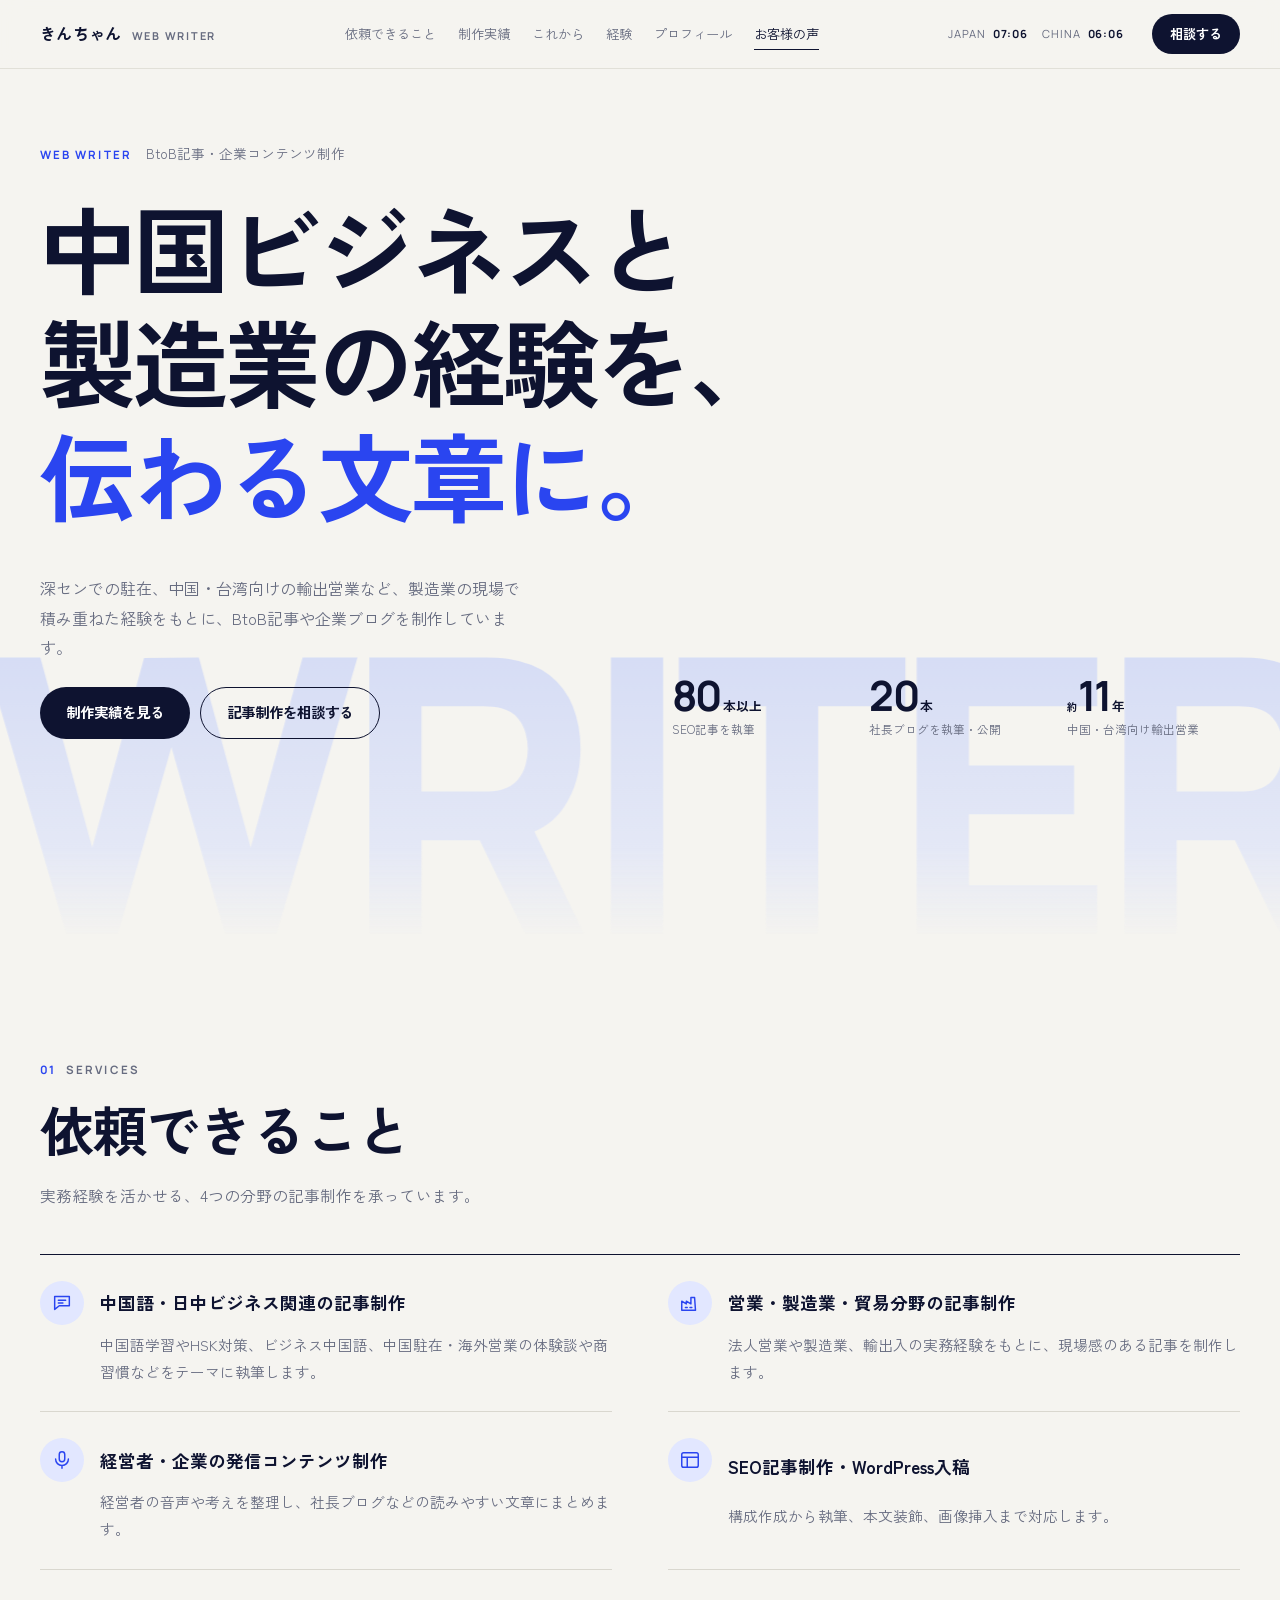
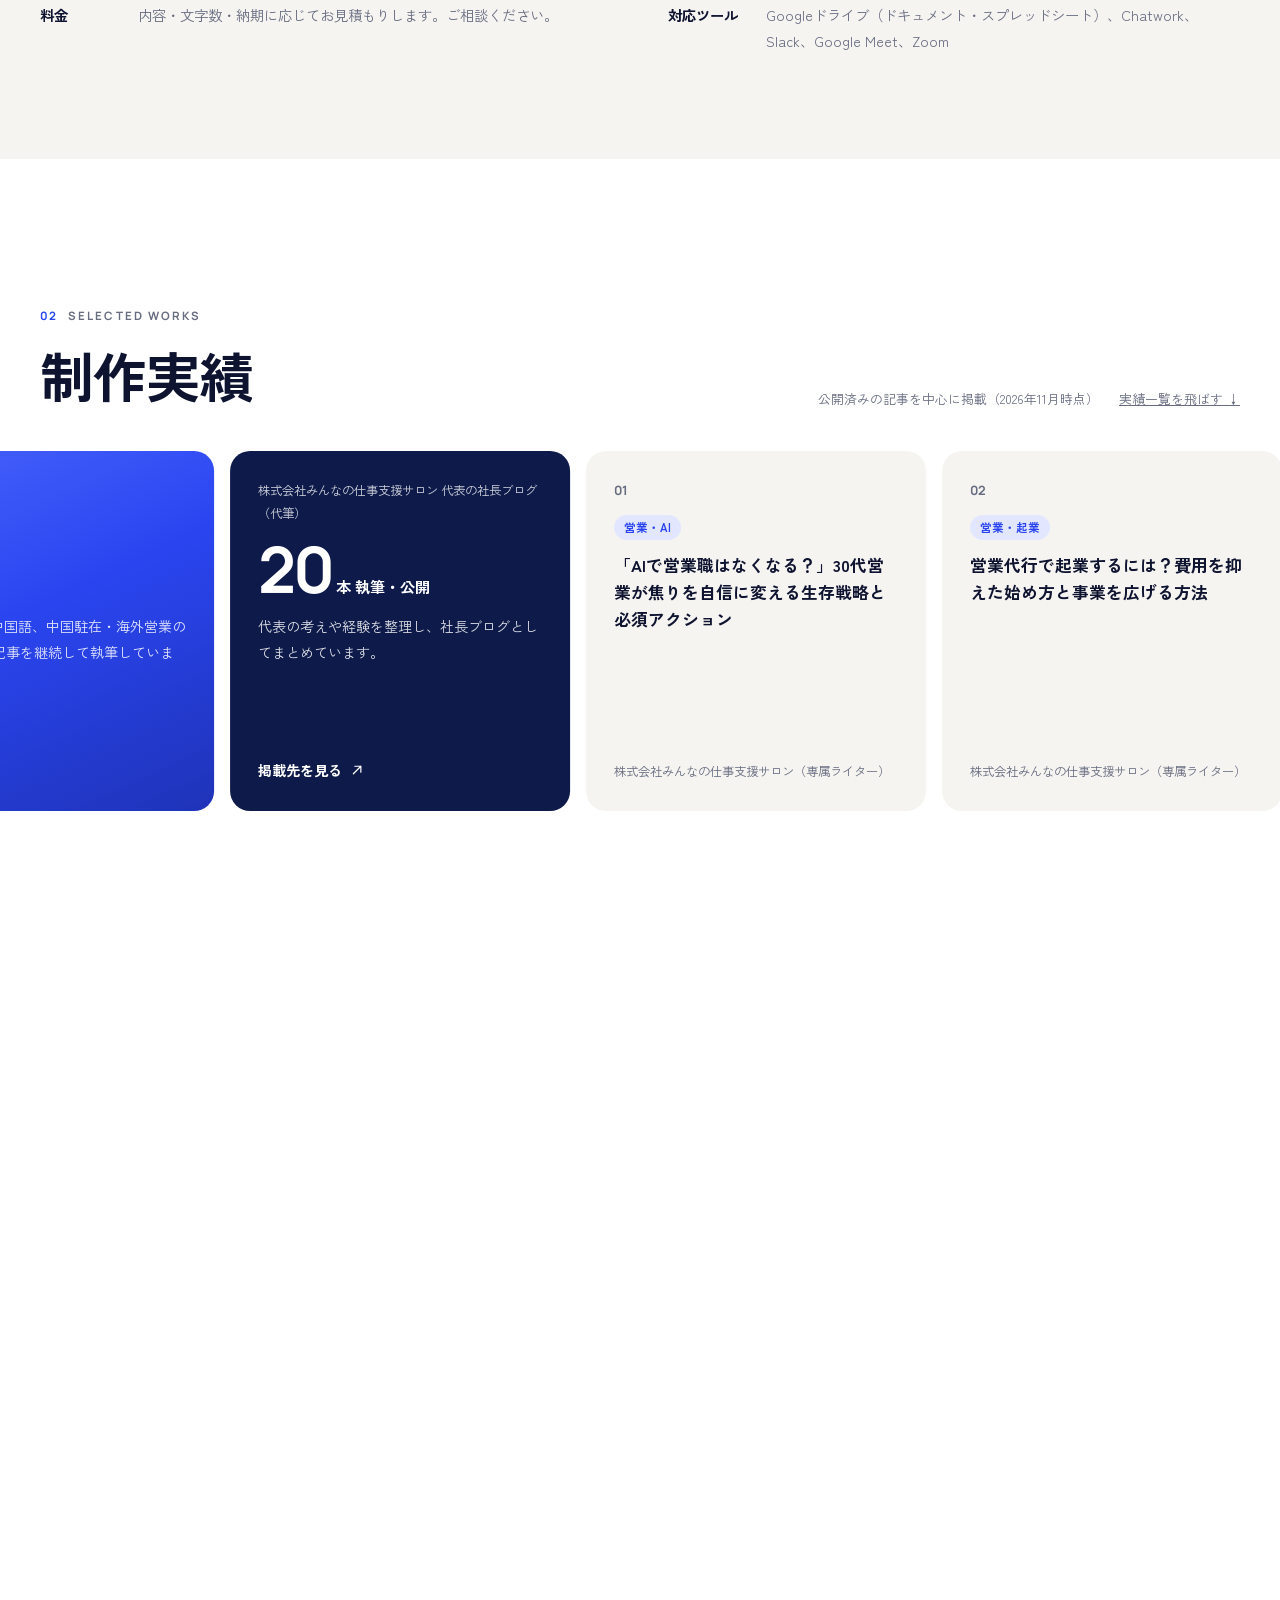
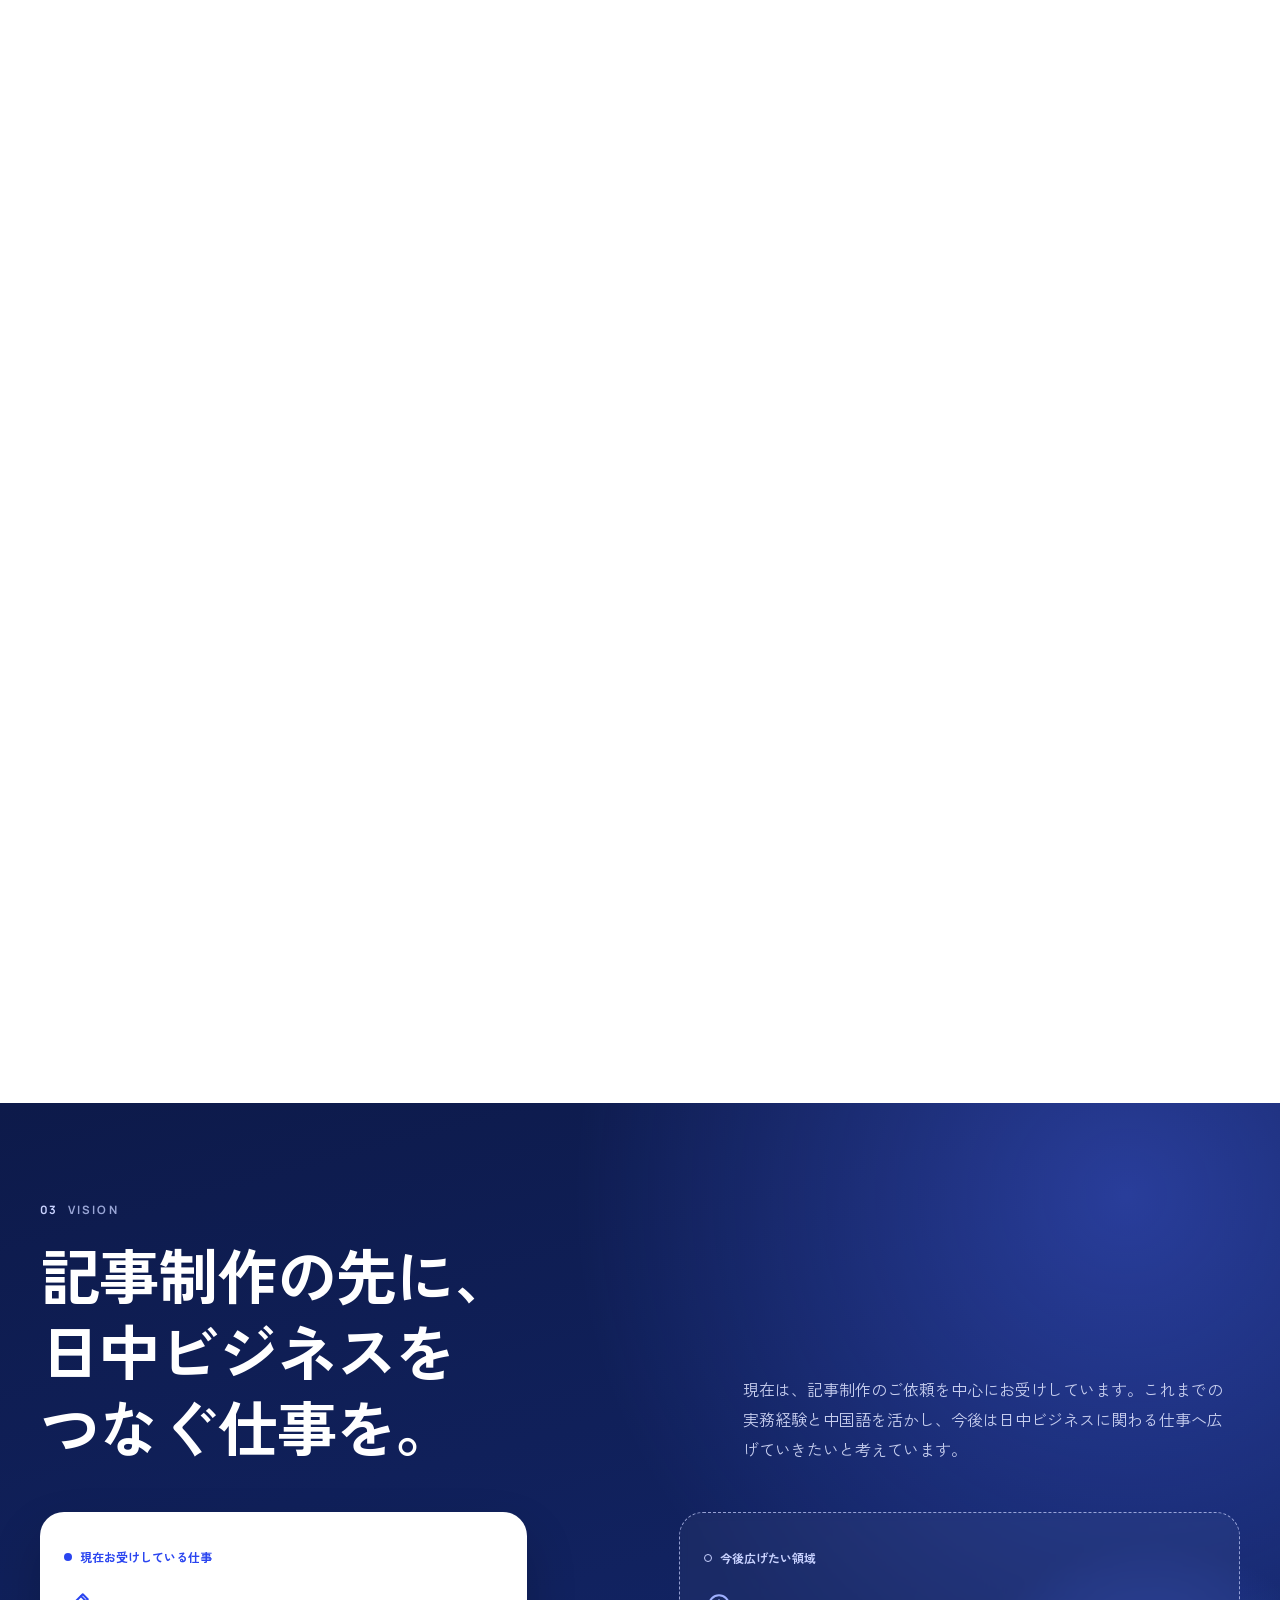
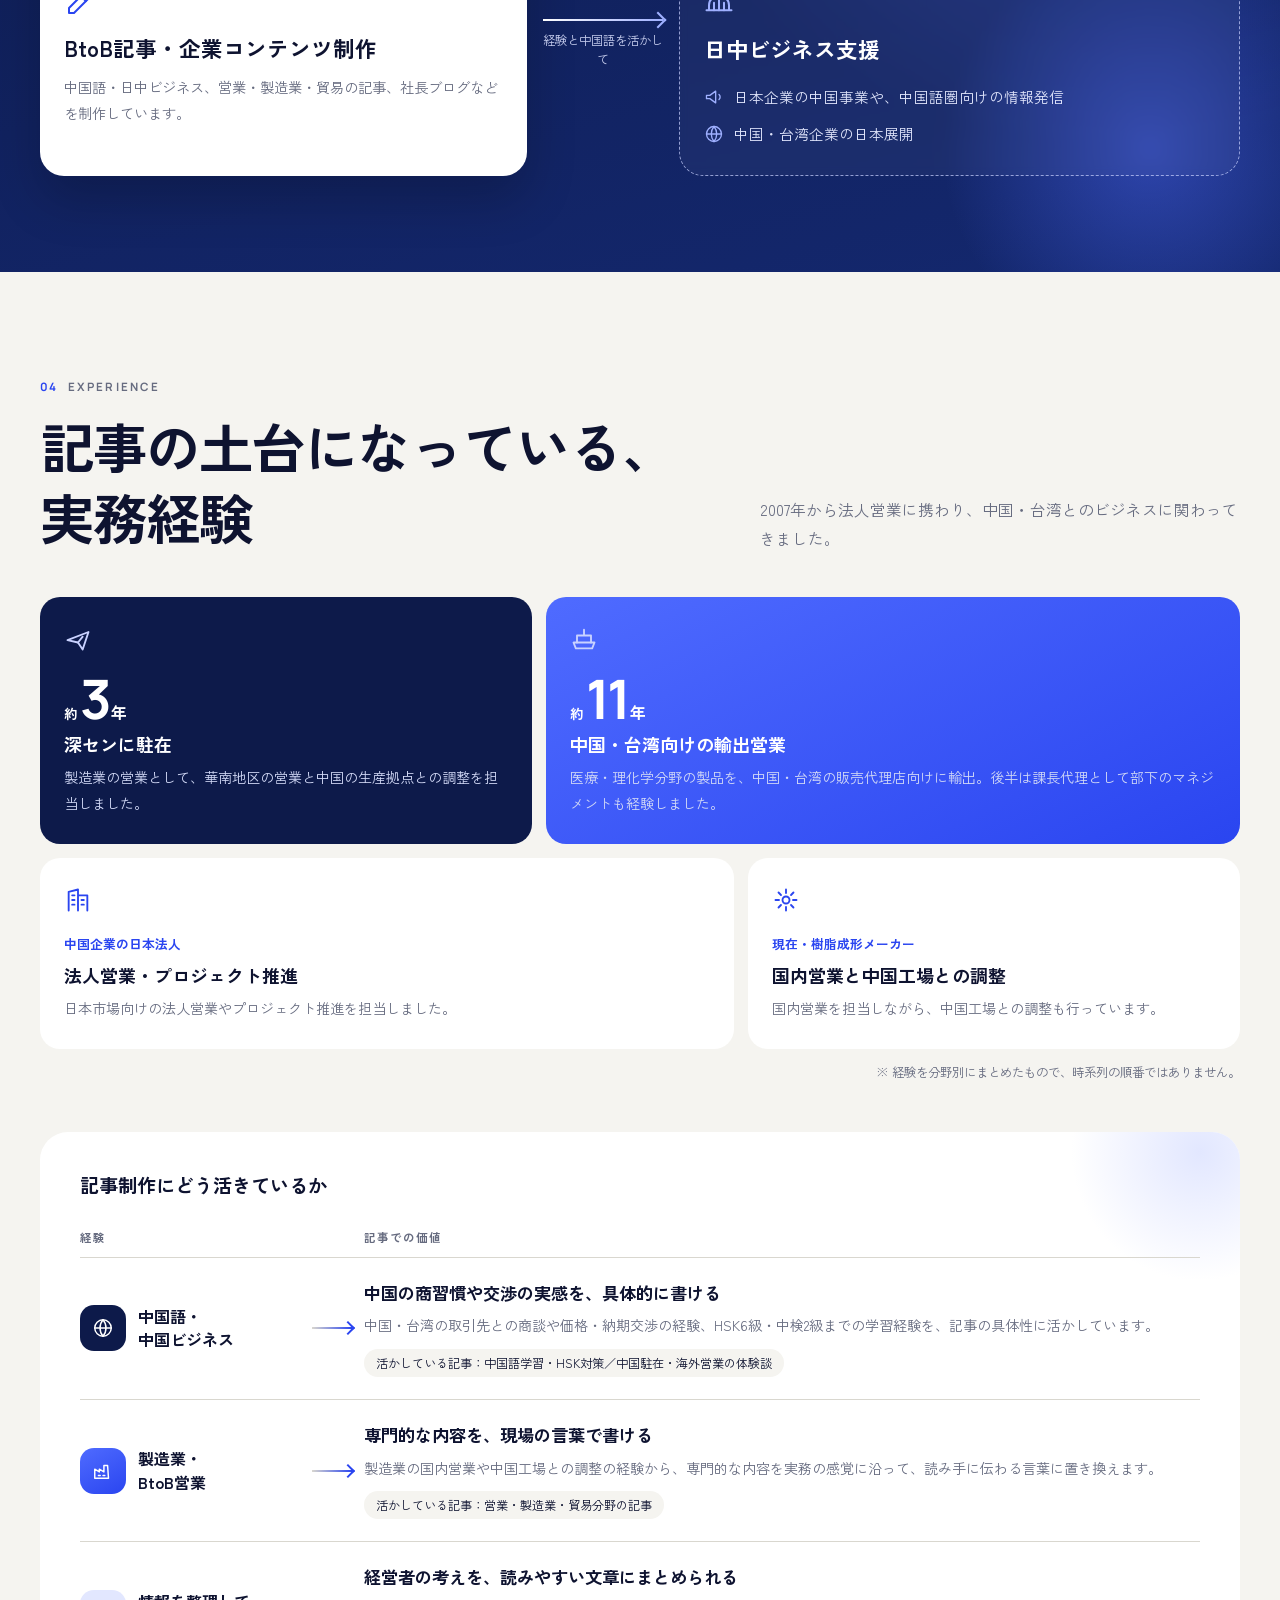
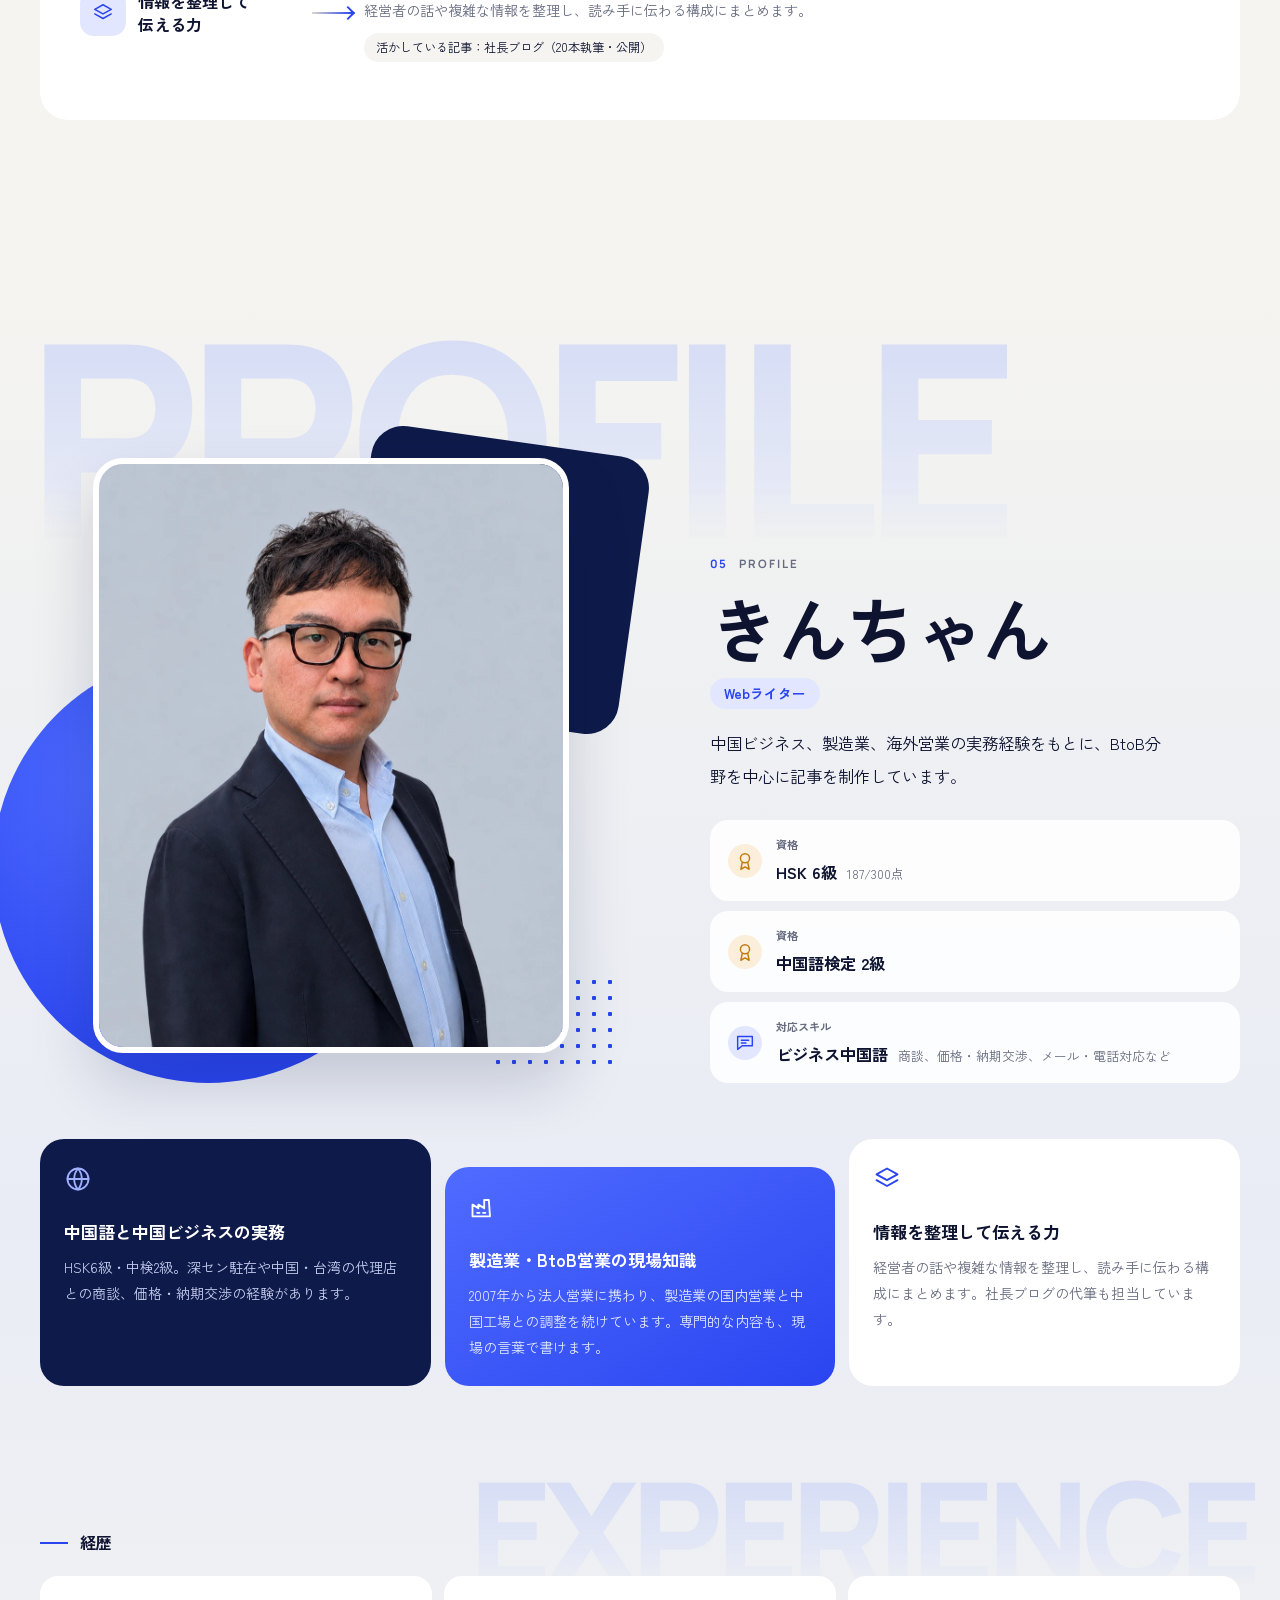
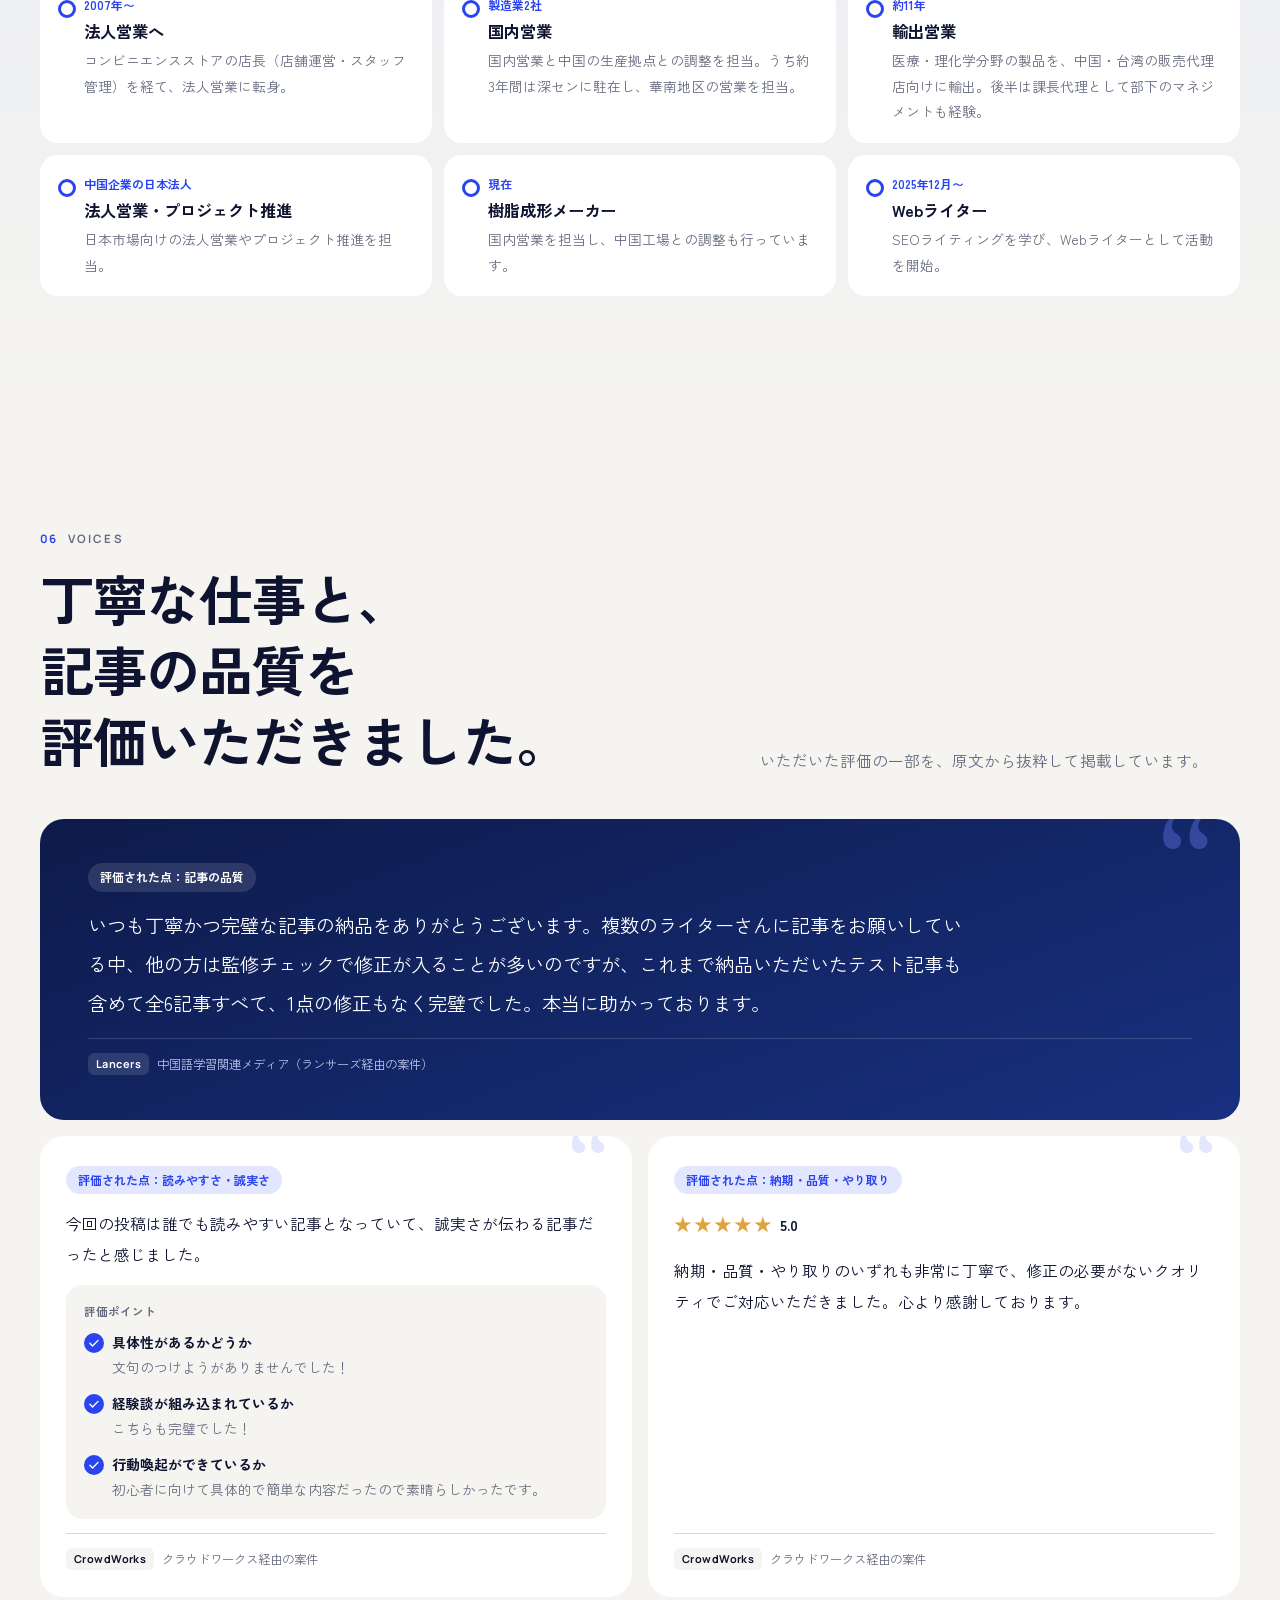
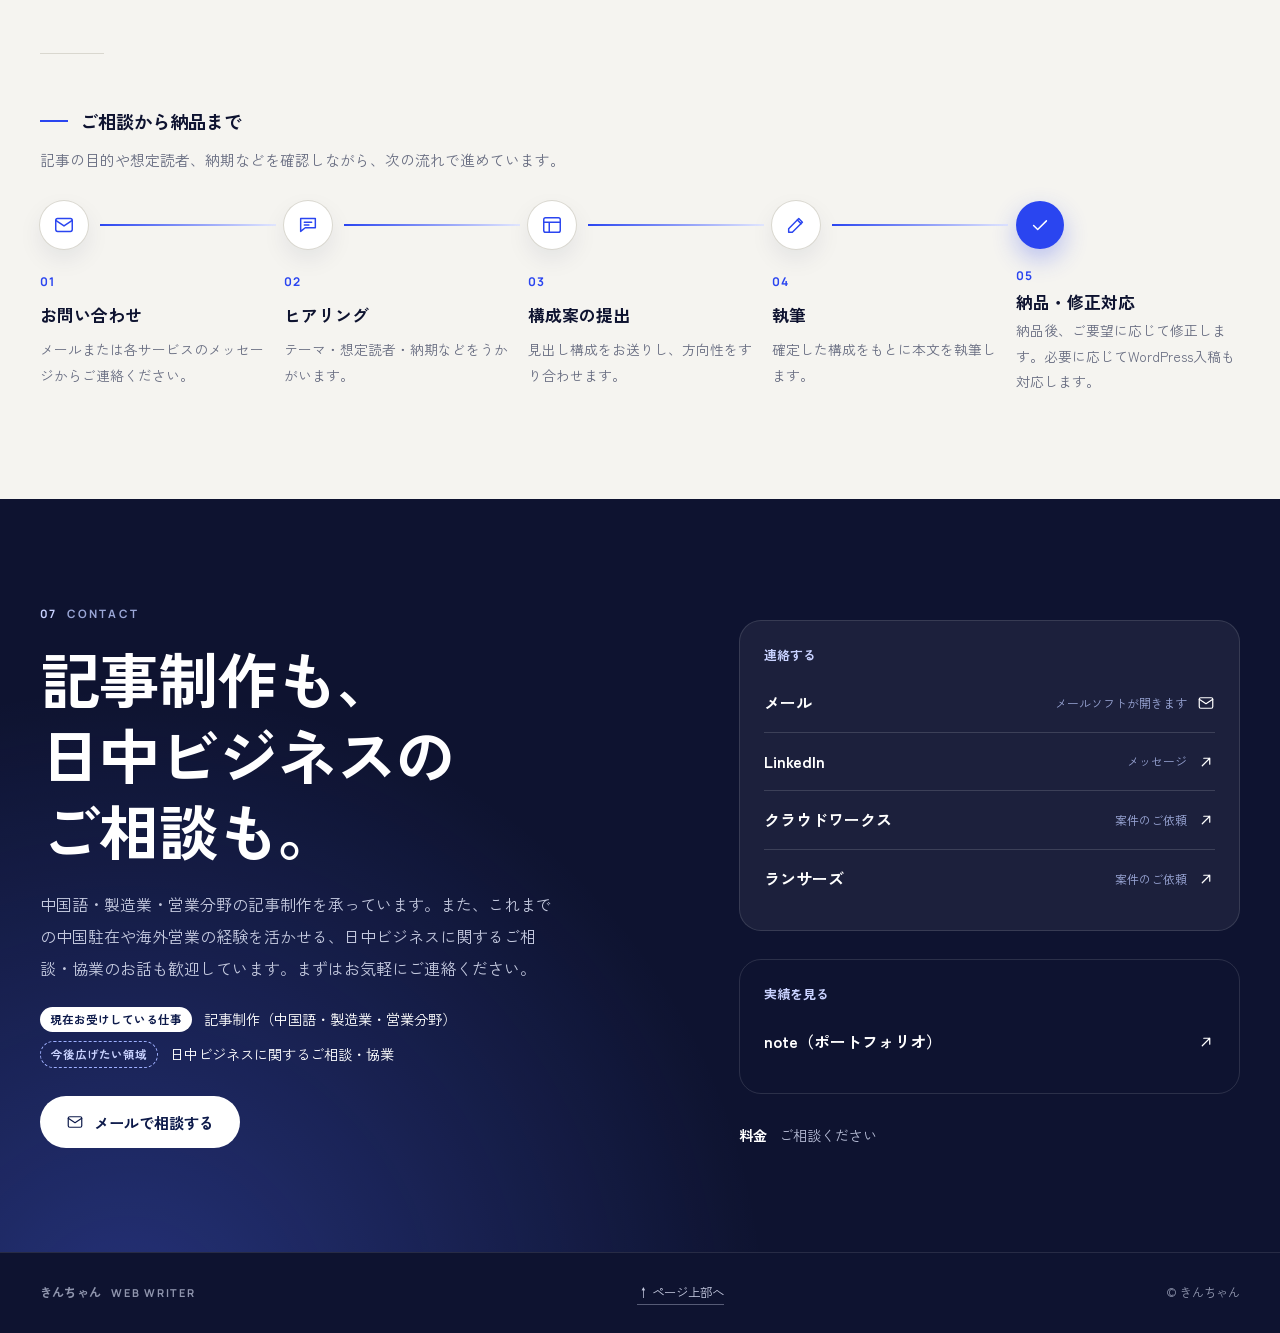
==== index.html @ 4398a34d "Publish portfolio site Co-Authored-By: Claude Opus 5.5 <noreply@anthropic.com>" ====
<!DOCTYPE html>
<html lang="ja">
<head>
  <meta charset="UTF-8">
  <meta name="viewport" content="width=device-width, initial-scale=1">
  <title>きんちゃん｜中国ビジネス・製造業に強いWebライター</title>
  <meta name="description" content="深セン駐在や中国・台湾向けの輸出営業など、製造業の実務経験を活かしてBtoB記事・企業ブログ・社長ブログを制作するWebライター「きんちゃん」のポートフォリオ。中国語（HSK6級）・営業・製造業・貿易分野の記事制作を承っています。">
  <meta name="author" content="きんちゃん">
  <meta name="theme-color" content="#0d1a4a">
  <link rel="icon" href="favicon.svg" type="image/svg+xml">

  <!-- 正式なURL（検索エンジン向け） -->
  <link rel="canonical" href="https://kimio1784-cmyk.github.io/portfolio/">

  <!-- SNS共有時の表示（OGP）。og:url・og:image は「https://〜」の完全なURLで指定する -->
  <meta property="og:type" content="website">
  <meta property="og:url" content="https://kimio1784-cmyk.github.io/portfolio/">
  <meta property="og:image" content="https://kimio1784-cmyk.github.io/portfolio/images/ogp.png">
  <meta property="og:locale" content="ja_JP">
  <meta property="og:site_name" content="きんちゃん｜Webライター ポートフォリオ">
  <meta property="og:title" content="きんちゃん｜中国ビジネス・製造業に強いWebライター">
  <meta property="og:description" content="中国ビジネスと製造業の経験を、伝わる文章に。中国語・営業・製造業・貿易分野のBtoB記事や社長ブログを制作しています。">
  <meta property="og:image:width" content="1200">
  <meta property="og:image:height" content="630">
  <meta property="og:image:alt" content="きんちゃん｜中国ビジネス・製造業に強いWebライター">
  <meta name="twitter:card" content="summary_large_image">
  <link rel="preconnect" href="https://fonts.googleapis.com">
  <link rel="preconnect" href="https://fonts.gstatic.com" crossorigin>
  <link href="https://fonts.googleapis.com/css2?family=Zen+Kaku+Gothic+New:wght@400;500;700;900&family=Manrope:wght@500;600;700;800&family=Instrument+Serif:ital@1&display=swap" rel="stylesheet">
  <link rel="stylesheet" href="style.css">
  <!-- JavaScriptが動く環境でだけ、演出用に要素を隠しておく（動かない環境でも全文が読める） -->
  <script>document.documentElement.classList.add('js');</script>
</head>
<body id="top">
  <!-- 「ページ上部へ」の戻り先は body の先頭。画面に貼り付くヘッダーに付けると、一番上まで戻らない -->
  <a class="skip-link" href="#main">本文へ移動</a>

  <!-- アイコン集 -->
  <svg width="0" height="0" style="position:absolute" aria-hidden="true">
    <defs>
      <symbol id="i-chat" viewBox="0 0 24 24"><path d="M4 5h16v10H9l-5 4V5z"/><path d="M8 9h8M8 12h5"/></symbol>
      <symbol id="i-factory" viewBox="0 0 24 24"><path d="M3 20V10l5 3V10l5 3V6h4l1 14H3z"/><path d="M7 17h2M12 17h2"/></symbol>
      <symbol id="i-mic" viewBox="0 0 24 24"><rect x="9" y="3" width="6" height="11" rx="3"/><path d="M5 11a7 7 0 0 0 14 0M12 18v3"/></symbol>
      <symbol id="i-layout" viewBox="0 0 24 24"><rect x="3" y="4" width="18" height="16" rx="2"/><path d="M3 9h18M9 9v11"/></symbol>
      <symbol id="i-pen" viewBox="0 0 24 24"><path d="M4 20h4L19 9l-4-4L4 16v4z"/><path d="M13.5 6.5l4 4"/></symbol>
      <symbol id="i-plane" viewBox="0 0 24 24"><path d="M3 13l18-7-5 15-4-6-9-2z"/><path d="M12 15l4-5"/></symbol>
      <symbol id="i-ship" viewBox="0 0 24 24"><path d="M3 15h18l-2 5H5l-2-5z"/><path d="M6 15V9h12v6M12 4v5"/></symbol>
      <symbol id="i-building" viewBox="0 0 24 24"><path d="M4 21V5l8-2v18M12 8h8v13"/><path d="M7 8h2M7 12h2M7 16h2M15 12h2M15 16h2"/></symbol>
      <symbol id="i-gear" viewBox="0 0 24 24"><circle cx="12" cy="12" r="3"/><path d="M12 3v3M12 18v3M3 12h3M18 12h3M5.6 5.6l2.1 2.1M16.3 16.3l2.1 2.1M5.6 18.4l2.1-2.1M16.3 7.7l2.1-2.1"/></symbol>
      <symbol id="i-award" viewBox="0 0 24 24"><circle cx="12" cy="9" r="5"/><path d="M9 13.5L7.5 21l4.5-2.5 4.5 2.5L15 13.5"/></symbol>
      <symbol id="i-globe" viewBox="0 0 24 24"><circle cx="12" cy="12" r="9"/><path d="M3 12h18M12 3a14 14 0 0 1 0 18M12 3a14 14 0 0 0 0 18"/></symbol>
      <symbol id="i-layers" viewBox="0 0 24 24"><path d="M12 3l9 5-9 5-9-5 9-5z"/><path d="M3 13l9 5 9-5"/></symbol>
      <symbol id="i-bridge" viewBox="0 0 24 24"><path d="M2 17h20M4 17v-4a8 8 0 0 1 16 0v4"/><path d="M8 17v-6M12 17V9M16 17v-6"/></symbol>
      <symbol id="i-megaphone" viewBox="0 0 24 24"><path d="M3 10v4h4l7 5V5L7 10H3z"/><path d="M18 9a4 4 0 0 1 0 6"/></symbol>
      <symbol id="i-arrow" viewBox="0 0 24 24"><path d="M7 17L17 7M9 7h8v8"/></symbol>
      <symbol id="i-check" viewBox="0 0 24 24"><path d="M5 12.5l4.5 4.5L19 7.5"/></symbol>
      <symbol id="i-mail" viewBox="0 0 24 24"><rect x="3" y="5" width="18" height="14" rx="2"/><path d="M3 7l9 6 9-6"/></symbol>
    </defs>
  </svg>

  <!-- ===== ヘッダー ===== -->
  <header class="header">
    <div class="wrap header-inner">
      <a href="#top" class="logo">きんちゃん<span>Web Writer</span></a>
      <nav class="nav" aria-label="ページ内メニュー">
        <a href="#services">依頼できること</a>
        <a href="#works">制作実績</a>
        <a href="#vision">これから</a>
        <a href="#experience">経験</a>
        <a href="#profile">プロフィール</a>
        <a href="#voices">お客様の声</a>
      </nav>
      <!-- 日本と中国の現在時刻。日中をつなぐ人物像をさりげなく示す -->
      <p class="clock" aria-hidden="true"><span>Japan <b id="clock-jp">--:--</b></span><span>China <b id="clock-cn">--:--</b></span></p>
      <a href="#contact" class="header-cta">相談する</a>
    </div>
  </header>

  <main id="main">

    <!-- ===== 1. ファーストビュー ===== -->
    <section class="hero" data-reveal>
      <p class="hero-bg" aria-hidden="true"><span class="hero-bg-text">WRITER</span></p>

      <div class="wrap">
        <p class="hero-kicker rv"><span class="no">Web Writer</span>BtoB記事・企業コンテンツ制作</p>

        <h1 class="hero-title">
          <span class="line"><span>中国ビジネスと</span></span>
          <span class="line"><span>製造業の経験を、</span></span>
          <span class="line"><span class="hl">伝わる文章に。</span></span>
        </h1>

        <div class="hero-foot">
          <p class="hero-lead rv">深センでの駐在、中国・台湾向けの輸出営業など、製造業の現場で積み重ねた経験をもとに、BtoB記事や企業ブログを制作しています。</p>
          <div class="hero-actions rv">
            <a href="#works" class="btn btn-ink">制作実績を見る</a>
            <a href="#contact" class="btn btn-line">記事制作を相談する</a>
          </div>
          <dl class="hero-stats">
            <div class="rv"><dt>SEO記事を執筆</dt><dd><span class="en">80</span>本以上</dd></div>
            <div class="rv"><dt>社長ブログを執筆・公開</dt><dd><span class="en">20</span>本</dd></div>
            <div class="rv"><dt>中国・台湾向け輸出営業</dt><dd><small>約</small><span class="en">11</span>年</dd></div>
          </dl>
        </div>
      </div>
    </section>

    <!-- ===== 2. 依頼できること（落ち着いて読む部分） ===== -->
    <section class="section" id="services">
      <div class="wrap">
        <div class="section-head" data-reveal>
          <p class="label rv"><span class="no">01</span>Services</p>
          <h2 class="section-title"><span class="line"><span>依頼できること</span></span></h2>
          <p class="section-lead rv">実務経験を活かせる、4つの分野の記事制作を承っています。</p>
        </div>

        <ol class="services" data-reveal>
          <li class="service rv">
            <span class="service-icon"><svg class="icon"><use href="#i-chat"/></svg></span>
            <h3>中国語・日中ビジネス関連の記事制作</h3>
            <p>中国語学習やHSK対策、ビジネス中国語、中国駐在・海外営業の体験談や商習慣などをテーマに執筆します。</p>
          </li>
          <li class="service rv">
            <span class="service-icon"><svg class="icon"><use href="#i-factory"/></svg></span>
            <h3>営業・製造業・貿易分野の記事制作</h3>
            <p>法人営業や製造業、輸出入の実務経験をもとに、現場感のある記事を制作します。</p>
          </li>
          <li class="service rv">
            <span class="service-icon"><svg class="icon"><use href="#i-mic"/></svg></span>
            <h3>経営者・企業の発信コンテンツ制作</h3>
            <p>経営者の音声や考えを整理し、社長ブログなどの読みやすい文章にまとめます。</p>
          </li>
          <li class="service rv">
            <span class="service-icon"><svg class="icon"><use href="#i-layout"/></svg></span>
            <h3>SEO記事制作・WordPress入稿</h3>
            <p>構成作成から執筆、本文装飾、画像挿入まで対応します。</p>
          </li>
        </ol>

        <dl class="service-meta" data-reveal>
          <div class="rv"><dt>料金</dt><dd>内容・文字数・納期に応じてお見積もりします。ご相談ください。</dd></div>
          <div class="rv"><dt>対応ツール</dt><dd>Googleドライブ（ドキュメント・スプレッドシート）、Chatwork、Slack、Google Meet、Zoom</dd></div>
        </dl>
      </div>
    </section>

    <!-- ===== 3. 制作実績（PCでは縦スクロールに連動して横に流れる） =====
         記事を追加するときは「▼ 記事（ここからコピー）」〜「▲」の <li> をコピーして書き換える -->
    <section class="works" id="works" aria-labelledby="works-title">
      <div class="works-pin">
        <div class="wrap works-head" data-reveal>
          <div>
            <p class="label rv"><span class="no">02</span>Selected Works</p>
            <h2 class="section-title" id="works-title"><span class="line"><span>制作実績</span></span></h2>
          </div>
          <div class="works-tools rv">
            <p class="works-hint">公開済みの記事を中心に掲載（2026年11月時点）</p>
            <div class="arrows">
              <button type="button" class="arrow-btn" data-dir="-1" aria-label="前の実績へ">←</button>
              <button type="button" class="arrow-btn" data-dir="1" aria-label="次の実績へ">→</button>
            </div>
            <a href="#vision" class="skip-works">実績一覧を飛ばす ↓</a>
          </div>
        </div>

        <div class="track-wrap" tabindex="0" role="region" aria-label="制作実績の一覧（横に移動できます）">
          <ul class="track" data-reveal>
            <li class="card card-feature rv">
              <a href="https://www.cclesson.com/blog/archives/author/kimio1784" target="_blank" rel="noopener">
                <span class="card-label">中国語オンライン学習サービス</span>
                <span class="card-big"><span class="en">80</span>本以上執筆<small>／50本以上公開</small></span>
                <span class="card-text">中国語学習・HSK対策、ビジネス中国語、中国駐在・海外営業の体験談や商習慣をテーマに、SEO記事を継続して執筆しています。</span>
                <span class="card-more">公開記事一覧を見る<svg class="icon"><use href="#i-arrow"/></svg></span>
              </a>
            </li>
            <li class="card card-navy rv">
              <a href="https://note.com/k_kevin0417" target="_blank" rel="noopener">
                <span class="card-label">株式会社みんなの仕事支援サロン 代表の社長ブログ（代筆）</span>
                <span class="card-big"><span class="en">20</span>本 執筆・公開</span>
                <span class="card-text">代表の考えや経験を整理し、社長ブログとしてまとめています。</span>
                <span class="card-more">掲載先を見る<svg class="icon"><use href="#i-arrow"/></svg></span>
              </a>
            </li>
            <!-- ▼ 記事（ここからコピー） -->
            <li class="card rv">
              <a href="https://minna-salon.net/ai/sales-survival-strategies/" target="_blank" rel="noopener">
                <span class="card-no en">01</span>
                <span class="pill">営業・AI</span>
                <span class="card-title">「AIで営業職はなくなる？」30代営業が焦りを自信に変える生存戦略と必須アクション</span>
                <span class="card-media">株式会社みんなの仕事支援サロン（専属ライター）</span>
              </a>
            </li>
            <!-- ▲ 記事（ここまでコピー） -->
            <li class="card rv">
              <a href="https://minna-salon.net/sales-outsourcing/how-to-get-started-at-a-low-cost/" target="_blank" rel="noopener">
                <span class="card-no en">02</span>
                <span class="pill">営業・起業</span>
                <span class="card-title">営業代行で起業するには？費用を抑えた始め方と事業を広げる方法</span>
                <span class="card-media">株式会社みんなの仕事支援サロン（専属ライター）</span>
              </a>
            </li>
            <li class="card rv">
              <a href="https://minna-salon.net/ai/essential-skills-for-success-in-sales/" target="_blank" rel="noopener">
                <span class="card-no en">03</span>
                <span class="pill">営業・AI</span>
                <span class="card-title">AIを使い倒す営業職が勝つ！凡人と差がつく5つの武器と活用法</span>
                <span class="card-media">株式会社みんなの仕事支援サロン（専属ライター）</span>
              </a>
            </li>
            <li class="card rv">
              <a href="https://minna-salon.net/ai/build-a-strong-sales-organization/" target="_blank" rel="noopener">
                <span class="card-no en">04</span>
                <span class="pill">営業・AI</span>
                <span class="card-title">強い営業組織を作るAI壁打ち術！マネージャーが実践すべき活用法とリスク</span>
                <span class="card-media">株式会社みんなの仕事支援サロン（専属ライター）</span>
              </a>
            </li>
            <li class="card rv">
              <a href="https://note.com/proper_rhino9525/n/n7334fb86ae95" target="_blank" rel="noopener">
                <span class="card-no en">05</span>
                <span class="pill pill-alt">中国ビジネス（自主制作）</span>
                <span class="card-title">日本企業と全然違う。中国企業で働いて見えた5つの気づき</span>
                <span class="card-media">note</span>
              </a>
            </li>
            <li class="card card-end rv">
              <a href="https://note.com/proper_rhino9525/n/ne2fc7c8b10b6" target="_blank" rel="noopener">
                <span class="card-title">noteのポートフォリオで<br>実績をもっと見る</span>
                <span class="card-more">noteを開く<svg class="icon"><use href="#i-arrow"/></svg></span>
              </a>
            </li>
          </ul>
        </div>

        <div class="wrap">
          <div class="progress" aria-hidden="true"><span class="progress-bar"></span></div>
        </div>
      </div>
    </section>

    <!-- ===== 4. これから ===== -->
    <section class="vision" id="vision">
      <div class="wrap">
        <div class="vision-grid" data-reveal>
          <div>
            <p class="label light rv"><span class="no">03</span>Vision</p>
            <h2 class="vision-title">
              <span class="line"><span>記事制作の先に、</span></span>
              <span class="line"><span>日中ビジネスを</span></span>
              <span class="line"><span>つなぐ仕事を。</span></span>
            </h2>
          </div>
          <p class="vision-lead rv">現在は、記事制作のご依頼を中心にお受けしています。これまでの実務経験と中国語を活かし、今後は日中ビジネスに関わる仕事へ広げていきたいと考えています。</p>
        </div>

        <!-- 現在（実線・塗り）→ 今後（点線・これから）を矢印でつなぐ -->
        <div class="vmap" data-reveal>
          <span class="vmap-glow" aria-hidden="true"></span>
          <div class="vnode is-now rv">
            <p class="vnode-tag"><span class="dot"></span>現在お受けしている仕事</p>
            <svg class="icon vnode-icon"><use href="#i-pen"/></svg>
            <h3>BtoB記事・企業コンテンツ制作</h3>
            <p>中国語・日中ビジネス、営業・製造業・貿易の記事、社長ブログなどを制作しています。</p>
          </div>

          <div class="varrow rv" aria-hidden="true">
            <span class="varrow-line"></span>
            <span class="varrow-text">経験と中国語を活かして</span>
          </div>

          <div class="vnode is-future rv">
            <p class="vnode-tag"><span class="dot"></span>今後広げたい領域</p>
            <svg class="icon vnode-icon"><use href="#i-bridge"/></svg>
            <h3>日中ビジネス支援</h3>
            <ul class="vnode-list">
              <li><svg class="icon"><use href="#i-megaphone"/></svg>日本企業の中国事業や、中国語圏向けの情報発信</li>
              <li><svg class="icon"><use href="#i-globe"/></svg>中国・台湾企業の日本展開</li>
            </ul>
          </div>
        </div>
      </div>
    </section>

    <!-- ===== 5. 実務経験 ===== -->
    <section class="section" id="experience">
      <div class="wrap">
        <div class="section-head split" data-reveal>
          <div>
            <p class="label rv"><span class="no">04</span>Experience</p>
            <h2 class="section-title"><span class="line"><span>記事の土台になっている、</span></span><span class="line"><span>実務経験</span></span></h2>
          </div>
          <p class="section-lead rv">2007年から法人営業に携わり、中国・台湾とのビジネスに関わってきました。</p>
        </div>

        <div class="exp-grid" data-reveal>
          <article class="exp exp-a rv">
            <svg class="icon exp-icon"><use href="#i-plane"/></svg>
            <p class="exp-num"><small>約</small><span class="en">3</span>年</p>
            <h3>深センに駐在</h3>
            <p>製造業の営業として、華南地区の営業と中国の生産拠点との調整を担当しました。</p>
          </article>
          <article class="exp exp-b rv">
            <svg class="icon exp-icon"><use href="#i-ship"/></svg>
            <p class="exp-num"><small>約</small><span class="en">11</span>年</p>
            <h3>中国・台湾向けの輸出営業</h3>
            <p>医療・理化学分野の製品を、中国・台湾の販売代理店向けに輸出。後半は課長代理として部下のマネジメントも経験しました。</p>
          </article>
          <article class="exp exp-c rv">
            <svg class="icon exp-icon"><use href="#i-building"/></svg>
            <p class="exp-kicker">中国企業の日本法人</p>
            <h3>法人営業・プロジェクト推進</h3>
            <p>日本市場向けの法人営業やプロジェクト推進を担当しました。</p>
          </article>
          <article class="exp exp-d rv">
            <svg class="icon exp-icon"><use href="#i-gear"/></svg>
            <p class="exp-kicker">現在・樹脂成形メーカー</p>
            <h3>国内営業と中国工場との調整</h3>
            <p>国内営業を担当しながら、中国工場との調整も行っています。</p>
          </article>
        </div>
        <p class="exp-note">※ 経験を分野別にまとめたもので、時系列の順番ではありません。</p>

        <!-- 記事制作にどう活きているか：「経験 → 記事での価値 → 活かしている記事」を1行ずつ対応させる -->
        <div class="use" data-reveal>
          <div class="use-head">
            <h3 class="use-title rv">記事制作にどう活きているか</h3>
            <p class="use-cols rv" aria-hidden="true"><span>経験</span><span>記事での価値</span></p>
          </div>
          <ol class="use-list">
            <li class="use-row rv">
              <div class="use-from"><span class="use-icon"><svg class="icon"><use href="#i-globe"/></svg></span><p>中国語・<br>中国ビジネス</p></div>
              <span class="use-arrow" aria-hidden="true"></span>
              <div class="use-to">
                <h4>中国の商習慣や交渉の実感を、具体的に書ける</h4>
                <p>中国・台湾の取引先との商談や価格・納期交渉の経験、HSK6級・中検2級までの学習経験を、記事の具体性に活かしています。</p>
                <p class="use-ex">活かしている記事：中国語学習・HSK対策／中国駐在・海外営業の体験談</p>
              </div>
            </li>
            <li class="use-row rv">
              <div class="use-from"><span class="use-icon"><svg class="icon"><use href="#i-factory"/></svg></span><p>製造業・<br>BtoB営業</p></div>
              <span class="use-arrow" aria-hidden="true"></span>
              <div class="use-to">
                <h4>専門的な内容を、現場の言葉で書ける</h4>
                <p>製造業の国内営業や中国工場との調整の経験から、専門的な内容を実務の感覚に沿って、読み手に伝わる言葉に置き換えます。</p>
                <p class="use-ex">活かしている記事：営業・製造業・貿易分野の記事</p>
              </div>
            </li>
            <li class="use-row rv">
              <div class="use-from"><span class="use-icon"><svg class="icon"><use href="#i-layers"/></svg></span><p>情報を整理して<br>伝える力</p></div>
              <span class="use-arrow" aria-hidden="true"></span>
              <div class="use-to">
                <h4>経営者の考えを、読みやすい文章にまとめられる</h4>
                <p>経営者の話や複雑な情報を整理し、読み手に伝わる構成にまとめます。</p>
                <p class="use-ex">活かしている記事：社長ブログ（20本執筆・公開）</p>
              </div>
            </li>
          </ol>
        </div>
      </div>
    </section>

    <!-- ===== 6. プロフィール（グラフィック型） =====
         .seq の要素は、style の --d（ミリ秒）の順に時間差で現れる
         順番：背景図形 → 背景英字 → 写真 → 名前・肩書き・紹介文 → 資格 → 強み → （スクロール後）経歴 -->
    <section class="profile-sec" id="profile">
      <div class="pf-stage" data-reveal>
        <p class="pf-word seq" style="--d:260" aria-hidden="true">PROFILE</p>

        <div class="wrap pf-grid">
          <div class="pf-visual">
            <span class="pf-shape pf-circle seq" style="--d:0" aria-hidden="true"></span>
            <span class="pf-shape pf-square seq" style="--d:120" aria-hidden="true"></span>
            <span class="pf-shape pf-dots seq" style="--d:200" aria-hidden="true"></span>
            <figure class="pf-photo seq" style="--d:440">
              <!-- 写真を差し替えるときは images/profile.webp を置き換える -->
              <img src="images/profile.webp" alt="きんちゃんのプロフィール写真" width="1254" height="1254" loading="lazy">
            </figure>
          </div>

          <div class="pf-body">
            <p class="label seq" style="--d:620"><span class="no">05</span>Profile</p>
            <h2 class="pf-name seq" style="--d:700">きんちゃん</h2>
            <p class="pf-role seq" style="--d:770">Webライター</p>
            <p class="pf-intro seq" style="--d:840">中国ビジネス、製造業、海外営業の実務経験をもとに、BtoB分野を中心に記事を制作しています。</p>

            <div class="pf-cred">
              <div class="pf-cred-item seq" style="--d:980">
                <svg class="icon"><use href="#i-award"/></svg>
                <p><span class="pf-key">資格</span><strong>HSK 6級</strong><small>187/300点</small></p>
              </div>
              <div class="pf-cred-item seq" style="--d:1050">
                <svg class="icon"><use href="#i-award"/></svg>
                <p><span class="pf-key">資格</span><strong>中国語検定 2級</strong></p>
              </div>
              <div class="pf-cred-item is-skill seq" style="--d:1120">
                <svg class="icon"><use href="#i-chat"/></svg>
                <p><span class="pf-key">対応スキル</span><strong>ビジネス中国語</strong><small>商談、価格・納期交渉、メール・電話対応など</small></p>
              </div>
            </div>
          </div>
        </div>

        <div class="wrap">
          <ul class="pf-strengths">
            <li class="ps-navy seq" style="--d:1220"><svg class="icon"><use href="#i-globe"/></svg><h3>中国語と中国ビジネスの実務</h3><p>HSK6級・中検2級。深セン駐在や中国・台湾の代理店との商談、価格・納期交渉の経験があります。</p></li>
            <li class="ps-blue seq" style="--d:1300"><svg class="icon"><use href="#i-factory"/></svg><h3>製造業・BtoB営業の現場知識</h3><p>2007年から法人営業に携わり、製造業の国内営業と中国工場との調整を続けています。専門的な内容も、現場の言葉で書けます。</p></li>
            <li class="ps-white seq" style="--d:1380"><svg class="icon"><use href="#i-layers"/></svg><h3>情報を整理して伝える力</h3><p>経営者の話や複雑な情報を整理し、読み手に伝わる構成にまとめます。社長ブログの代筆も担当しています。</p></li>
          </ul>
        </div>
      </div>

      <!-- 経歴：スクロールして画面に入ったら、EXPERIENCE → 見出し → カードの順に現れる -->
      <div class="pf-career" data-reveal>
        <p class="pf-word pf-word-exp seq" style="--d:0" aria-hidden="true">EXPERIENCE</p>
        <div class="wrap">
          <h3 class="pf-career-title seq" style="--d:220">経歴</h3>
          <ol class="pf-timeline">
            <li class="seq" style="--d:320"><p class="pf-when">2007年〜</p><h4>法人営業へ</h4><p>コンビニエンスストアの店長（店舗運営・スタッフ管理）を経て、法人営業に転身。</p></li>
            <li class="seq" style="--d:390"><p class="pf-when">製造業2社</p><h4>国内営業</h4><p>国内営業と中国の生産拠点との調整を担当。うち約3年間は深センに駐在し、華南地区の営業を担当。</p></li>
            <li class="seq" style="--d:460"><p class="pf-when">約11年</p><h4>輸出営業</h4><p>医療・理化学分野の製品を、中国・台湾の販売代理店向けに輸出。後半は課長代理として部下のマネジメントも経験。</p></li>
            <li class="seq" style="--d:530"><p class="pf-when">中国企業の日本法人</p><h4>法人営業・プロジェクト推進</h4><p>日本市場向けの法人営業やプロジェクト推進を担当。</p></li>
            <li class="seq" style="--d:600"><p class="pf-when">現在</p><h4>樹脂成形メーカー</h4><p>国内営業を担当し、中国工場との調整も行っています。</p></li>
            <li class="seq" style="--d:670"><p class="pf-when">2025年12月〜</p><h4>Webライター</h4><p>SEOライティングを学び、Webライターとして活動を開始。</p></li>
          </ol>
        </div>
      </div>
    </section>

    <!-- ===== 7. お客様の声・制作の流れ ===== -->
    <section class="section" id="voices">
      <div class="wrap">
        <div class="section-head split" data-reveal>
          <div>
            <p class="label rv"><span class="no">06</span>Voices</p>
            <h2 class="section-title"><span class="line"><span>丁寧な仕事と、</span></span><span class="line"><span>記事の品質を</span></span><span class="line"><span>評価いただきました。</span></span></h2>
          </div>
          <p class="section-lead rv">いただいた評価の一部を、原文から抜粋して掲載しています。</p>
        </div>

        <!-- 引用文は原文からの抜粋のまま。見出し（評価された点）と出典を分けて表示する -->
        <div class="voices" data-reveal>
          <figure class="voice voice-main rv">
            <span class="voice-mark" aria-hidden="true">“</span>
            <p class="voice-tag">評価された点：記事の品質</p>
            <blockquote>いつも丁寧かつ完璧な記事の納品をありがとうございます。複数のライターさんに記事をお願いしている中、他の方は監修チェックで修正が入ることが多いのですが、これまで納品いただいたテスト記事も含めて全6記事すべて、1点の修正もなく完璧でした。本当に助かっております。</blockquote>
            <figcaption><span class="via">Lancers</span>中国語学習関連メディア（ランサーズ経由の案件）</figcaption>
          </figure>
          <figure class="voice rv">
            <span class="voice-mark" aria-hidden="true">“</span>
            <p class="voice-tag">評価された点：読みやすさ・誠実さ</p>
            <blockquote>今回の投稿は誰でも読みやすい記事となっていて、誠実さが伝わる記事だったと感じました。</blockquote>
            <div class="voice-points">
              <p class="voice-points-title">評価ポイント</p>
              <ul>
                <li><svg class="icon"><use href="#i-check"/></svg><span>具体性があるかどうか</span>文句のつけようがありませんでした！</li>
                <li><svg class="icon"><use href="#i-check"/></svg><span>経験談が組み込まれているか</span>こちらも完璧でした！</li>
                <li><svg class="icon"><use href="#i-check"/></svg><span>行動喚起ができているか</span>初心者に向けて具体的で簡単な内容だったので素晴らしかったです。</li>
              </ul>
            </div>
            <figcaption><span class="via">CrowdWorks</span>クラウドワークス経由の案件</figcaption>
          </figure>
          <figure class="voice rv">
            <span class="voice-mark" aria-hidden="true">“</span>
            <p class="voice-tag">評価された点：納期・品質・やり取り</p>
            <p class="stars" aria-label="5段階中5.0の評価">★★★★★<span>5.0</span></p>
            <blockquote>納期・品質・やり取りのいずれも非常に丁寧で、修正の必要がないクオリティでご対応いただきました。心より感謝しております。</blockquote>
            <figcaption><span class="via">CrowdWorks</span>クラウドワークス経由の案件</figcaption>
          </figure>
        </div>

        <!-- 制作の流れ：番号の丸を1本の線でつなぐ（PCは横、スマホは縦） -->
        <div class="flow-wrap" id="flow" data-reveal>
          <h3 class="flow-title rv">ご相談から納品まで</h3>
          <p class="flow-lead rv">記事の目的や想定読者、納期などを確認しながら、次の流れで進めています。</p>
          <ol class="flow">
            <li class="rv"><span class="flow-node"><svg class="icon"><use href="#i-mail"/></svg></span><span class="flow-no en">01</span><h4>お問い合わせ</h4><p>メールまたは各サービスのメッセージからご連絡ください。</p></li>
            <li class="rv"><span class="flow-node"><svg class="icon"><use href="#i-chat"/></svg></span><span class="flow-no en">02</span><h4>ヒアリング</h4><p>テーマ・想定読者・納期などをうかがいます。</p></li>
            <li class="rv"><span class="flow-node"><svg class="icon"><use href="#i-layout"/></svg></span><span class="flow-no en">03</span><h4>構成案の提出</h4><p>見出し構成をお送りし、方向性をすり合わせます。</p></li>
            <li class="rv"><span class="flow-node"><svg class="icon"><use href="#i-pen"/></svg></span><span class="flow-no en">04</span><h4>執筆</h4><p>確定した構成をもとに本文を執筆します。</p></li>
            <li class="rv"><span class="flow-node"><svg class="icon"><use href="#i-check"/></svg></span><span class="flow-no en">05</span><h4>納品・修正対応</h4><p>納品後、ご要望に応じて修正します。必要に応じてWordPress入稿も対応します。</p></li>
          </ol>
        </div>
      </div>
    </section>

    <!-- ===== 8. お問い合わせ ===== -->
    <section class="contact" id="contact">
      <div class="wrap contact-grid" data-reveal>
        <div class="contact-main">
          <p class="label light rv"><span class="no">07</span>Contact</p>
          <h2 class="contact-title">
            <span class="line"><span>記事制作も、</span></span>
            <span class="line"><span>日中ビジネスのご相談も。</span></span>
          </h2>
          <p class="contact-text rv">中国語・製造業・営業分野の記事制作を承っています。また、これまでの中国駐在や海外営業の経験を活かせる、日中ビジネスに関するご相談・協業のお話も歓迎しています。まずはお気軽にご連絡ください。</p>
          <!-- 現在お受けしている仕事と、今後広げたい領域を区別して示す -->
          <ul class="contact-scope rv">
            <li><span class="scope-tag">現在お受けしている仕事</span>記事制作（中国語・製造業・営業分野）</li>
            <li class="is-future"><span class="scope-tag">今後広げたい領域</span>日中ビジネスに関するご相談・協業</li>
          </ul>
          <a href="mailto:kimio.ishikawa-biz@outlook.jp" class="btn btn-white rv"><svg class="icon"><use href="#i-mail"/></svg>メールで相談する</a>
        </div>

        <div class="contact-side">
          <div class="contact-group rv">
            <p class="contact-side-title">連絡する</p>
            <ul class="link-list">
              <li><a href="mailto:kimio.ishikawa-biz@outlook.jp">メール<span class="link-note">メールソフトが開きます</span><svg class="icon"><use href="#i-mail"/></svg></a></li>
              <li><a href="https://www.linkedin.com/in/kimio-ishikawa-biz/" target="_blank" rel="noopener">LinkedIn<span class="link-note">メッセージ</span><svg class="icon"><use href="#i-arrow"/></svg></a></li>
              <li><a href="https://crowdworks.jp/public/employees/6648339" target="_blank" rel="noopener">クラウドワークス<span class="link-note">案件のご依頼</span><svg class="icon"><use href="#i-arrow"/></svg></a></li>
              <li><a href="https://www.lancers.jp/profile/kimio1784" target="_blank" rel="noopener">ランサーズ<span class="link-note">案件のご依頼</span><svg class="icon"><use href="#i-arrow"/></svg></a></li>
            </ul>
          </div>
          <div class="contact-group is-works rv">
            <p class="contact-side-title">実績を見る</p>
            <ul class="link-list">
              <li><a href="https://note.com/proper_rhino9525/n/ne2fc7c8b10b6" target="_blank" rel="noopener">note（ポートフォリオ）<svg class="icon"><use href="#i-arrow"/></svg></a></li>            </ul>
          </div>
          <p class="price-note rv"><strong>料金</strong>ご相談ください</p>
        </div>
      </div>
    </section>
  </main>

  <footer class="footer">
    <div class="wrap footer-inner">
      <span class="logo">きんちゃん<span>Web Writer</span></span>
      <a href="#top" class="to-top">↑ ページ上部へ</a>
      <span>&copy; きんちゃん</span>
    </div>
  </footer>

  <!-- PC用のカーソル追従（クリックの邪魔をしないよう pointer-events: none） -->
  <div class="cursor" aria-hidden="true"></div>

  <script src="main.js"></script>
</body>
</html>
---- style.css ----
/* =========================================================
   F案：E案の構成 × Sundialの文字組みと余白 × 動きの演出
   色・文字・動きの速さは :root の値を変えるとページ全体に反映されます
   ========================================================= */
:root {
  --paper: #f5f4f0;
  --paper-2: #ecebe5;
  --white: #ffffff;
  --ink: #0e1330;
  --sub: #676c80;
  --line: #d9d7cf;
  --navy: #0d1a4a;
  --blue: #2a45f0;
  --blue-2: #4f6bff;
  --sky: #e2e7ff;
  --radius: 20px;
  --header-h: 104px; /* スマホはメニュー帯の分だけ高い */

  /* 動き：すっと動き出し、ゆっくり減速して止まるカーブ */
  --ease-out: cubic-bezier(0.16, 1, 0.3, 1);
  --stagger: 80ms;
}

* { box-sizing: border-box; }
html { scroll-behavior: smooth; scroll-padding-top: calc(var(--header-h) + 8px); }
body {
  margin: 0;
  background: var(--paper);
  color: var(--ink);
  font-family: "Zen Kaku Gothic New", sans-serif;
  font-size: 16px;
  line-height: 1.85;
  -webkit-font-smoothing: antialiased;
}
h1, h2, h3, h4, p, ul, ol, dl, dd, figure, blockquote { margin: 0; }
ul, ol { padding: 0; list-style: none; }
a { color: inherit; }
h1, h2, h3, h4 { word-break: auto-phrase; }
.en { font-family: "Manrope", sans-serif; }
.wrap { max-width: 1280px; margin: 0 auto; padding: 0 20px; }
:focus-visible { outline: 2px solid var(--blue); outline-offset: 4px; border-radius: 6px; }

.icon { width: 22px; height: 22px; fill: none; stroke: currentColor; stroke-width: 1.6; stroke-linecap: round; stroke-linejoin: round; flex-shrink: 0; }

.skip-link { position: absolute; left: 8px; top: -60px; z-index: 200; padding: 8px 14px; background: var(--ink); color: #fff; border-radius: 8px; }
/* キーボード操作のときだけ表示（マウスで「ページ上部へ」を押したときは出さない） */
.skip-link:focus-visible { top: 8px; }

/* ---------- 文字の部品 ---------- */
/* 小さな英字ラベル（Sundial風） */
.label {
  display: flex;
  align-items: baseline;
  gap: 12px;
  font-family: "Manrope", sans-serif;
  font-size: 0.72rem;
  font-weight: 700;
  letter-spacing: 0.18em;
  text-transform: uppercase;
  color: var(--sub);
}
.label .no { color: var(--blue); letter-spacing: 0.05em; }
.label.light { color: #9aa6d6; }
.label.light .no { color: #c9d2ff; }

/* 余白：スマホ72px／PC104px（F案は96px／128px）。見出しとの距離も少し詰めた */
.section { padding: 72px 0; }
.section-soft { background: var(--paper-2); }
.section-head { margin-bottom: 36px; }
.section-head.split { display: grid; gap: 20px; }
.section-title {
  margin-top: 14px;
  font-size: clamp(1.8rem, 5.6vw, 3.4rem);
  font-weight: 700;
  line-height: 1.3;
  letter-spacing: -0.02em;
}
.section-lead { max-width: 34em; margin-top: 16px; color: var(--sub); font-size: 0.98rem; }
.split .section-lead { margin-top: 0; }
.sub-title {
  display: flex;
  align-items: center;
  gap: 14px;
  margin: 56px 0 20px;
  font-size: 0.95rem;
  font-weight: 700;
}
.sub-title::after { content: ""; flex: 1; height: 1px; background: var(--line); }

.btn {
  display: inline-flex;
  align-items: center;
  justify-content: center;
  gap: 10px;
  min-height: 52px;
  padding: 0 26px;
  border-radius: 999px;
  font-weight: 700;
  font-size: 0.95rem;
  text-decoration: none;
  transition: background 0.3s var(--ease-out), color 0.3s var(--ease-out), transform 0.3s var(--ease-out);
}
.btn:hover { transform: translateY(-2px); }
.btn-ink { background: var(--ink); color: #fff; }
.btn-ink:hover { background: var(--blue); }
.btn-line { border: 1px solid var(--ink); }
.btn-line:hover { background: var(--ink); color: #fff; }
.btn-white { background: #fff; color: var(--navy); }
.btn .icon { width: 18px; height: 18px; }

/* ---------- ヘッダー ---------- */
.header {
  position: sticky;
  top: 0;
  z-index: 50;
  background: rgba(245, 244, 240, 0.88);
  backdrop-filter: blur(10px);
  border-bottom: 1px solid rgba(217, 215, 207, 0.7);
}
.header-inner {
  display: grid;
  grid-template-columns: 1fr auto;
  align-items: center;
  row-gap: 4px;
  padding-top: 12px;
}
.logo { font-weight: 700; text-decoration: none; letter-spacing: 0.02em; }
.logo span { margin-left: 10px; font-family: "Manrope", sans-serif; font-size: 0.68rem; letter-spacing: 0.16em; text-transform: uppercase; color: var(--sub); }
.header-cta { grid-row: 1; grid-column: 2; padding: 8px 18px; border-radius: 999px; background: var(--ink); color: #fff; font-size: 0.82rem; font-weight: 700; text-decoration: none; }
.clock { display: none; }
.nav {
  grid-column: 1 / -1;
  display: flex;
  gap: 18px;
  overflow-x: auto;
  margin: 0 -20px;
  padding: 6px 20px 10px;
  scrollbar-width: none;
}
.nav::-webkit-scrollbar { display: none; }
.nav a {
  position: relative;
  flex-shrink: 0;
  padding: 4px 0;
  font-size: 0.82rem;
  color: var(--sub);
  text-decoration: none;
  transition: color 0.3s;
}
.nav a::after {
  content: "";
  position: absolute;
  left: 0;
  right: 0;
  bottom: 0;
  height: 1px;
  background: var(--ink);
  transform: scaleX(0);
  transform-origin: left;
  transition: transform 0.5s var(--ease-out);
}
.nav a:hover, .nav a.is-current { color: var(--ink); }
.nav a:hover::after, .nav a.is-current::after { transform: scaleX(1); }

/* =========================================================
   1. ファーストビュー
   ========================================================= */
/* WRITERの上側が説明文や数字の後ろに少し重なるよう、下の余白をWRITERの高さより小さめに取る
   （WRITERは淡い色なので、手前の文字は読みやすいまま） */
.hero { position: relative; padding: 40px 0 calc(min(30vw, 24rem) * 0.5 + 24px); overflow: hidden; }
.hero-bg { position: absolute; left: 0; right: 0; bottom: 12px; z-index: 0; pointer-events: none; white-space: nowrap; }
.hero-bg-text {
  display: inline-block;
  padding-left: 3vw;
  font-family: "Manrope", sans-serif;
  font-weight: 800;
  font-size: clamp(7rem, 30vw, 24rem);
  line-height: 0.78;
  letter-spacing: -0.05em;
  /* PROFILEと同じ、上から下へ薄くなる淡いブルーのグラデーション文字 */
  background: linear-gradient(180deg, #d5dcf5 0%, #e4e8f6 70%, rgba(228, 232, 246, 0));
  -webkit-background-clip: text;
  background-clip: text;
  color: transparent;
  will-change: transform;
}
.hero .wrap { position: relative; z-index: 1; }
/* 見出しの上の小さな肩書き（他セクションの英字ラベルと同じ書体） */
.hero-kicker { display: flex; flex-wrap: wrap; align-items: baseline; gap: 6px 14px; font-size: 0.85rem; color: var(--sub); }
.hero-kicker .no { font-family: "Manrope", sans-serif; font-size: 0.72rem; font-weight: 700; letter-spacing: 0.18em; text-transform: uppercase; color: var(--blue); }

.hero-title {
  margin-top: 20px;
  font-size: clamp(2.2rem, 8.4vw, 6rem);
  font-weight: 700;
  line-height: 1.18;
  letter-spacing: -0.035em;
}
.hl { color: var(--blue); }
.hero-foot { display: grid; gap: 28px; margin-top: 36px; }
.hero-lead { max-width: 30em; color: var(--sub); }
.hero-actions { display: flex; flex-wrap: wrap; gap: 10px; }
.hero-actions .btn { flex: 1 1 auto; padding: 0 18px; font-size: 0.9rem; }
.hero-stats { display: grid; grid-template-columns: repeat(3, 1fr); gap: 12px; padding-top: 20px; border-top: 1px solid var(--line); }
.hero-stats dt { order: 2; font-size: 0.72rem; color: var(--sub); line-height: 1.5; }
.hero-stats div { display: flex; flex-direction: column; gap: 4px; }
.hero-stats dd { font-weight: 700; font-size: 0.8rem; }
.hero-stats .en { font-size: 2rem; font-weight: 700; letter-spacing: -0.04em; margin-right: 2px; line-height: 1; }

/* =========================================================
   2. 依頼できること（線で区切るだけの静かなレイアウト）
   ========================================================= */
.services { border-top: 1px solid var(--ink); }
.service { display: grid; grid-template-columns: 44px 1fr; gap: 6px 16px; padding: 26px 0; border-bottom: 1px solid var(--line); }
.service-icon { display: grid; place-items: center; width: 44px; height: 44px; border-radius: 50%; background: var(--sky); color: var(--blue); }
.service h3 { font-size: 1.1rem; font-weight: 700; line-height: 1.55; align-self: center; }
.service p { grid-column: 2; font-size: 0.92rem; color: var(--sub); }
.service-meta { display: grid; gap: 14px; margin-top: 32px; font-size: 0.9rem; }
.service-meta div { display: grid; grid-template-columns: 6em 1fr; gap: 12px; }
.service-meta dt { font-weight: 700; }
.service-meta dd { color: var(--sub); }

/* =========================================================
   3. 制作実績
   ========================================================= */
.works { position: relative; padding: 88px 0 64px; background: var(--white); }
/* width: 100%：縦→横スクロール中（縦並びのflex内）でも中央に縮まず、他のセクションと同じ左端にそろえる */
.works-head { width: 100%; display: flex; flex-wrap: wrap; justify-content: space-between; align-items: flex-end; gap: 20px; margin-bottom: 36px; }
.works-tools { display: flex; flex-wrap: wrap; align-items: center; gap: 12px 20px; }
.works-hint { font-size: 0.8rem; color: var(--sub); }
.arrows { display: flex; gap: 8px; }
.arrow-btn { width: 46px; height: 46px; border: 1px solid var(--line); border-radius: 50%; background: #fff; color: var(--ink); font-size: 1rem; cursor: pointer; transition: background 0.3s, color 0.3s, border-color 0.3s; }
.arrow-btn:hover { background: var(--ink); color: #fff; border-color: var(--ink); }
.skip-works { display: none; font-size: 0.8rem; color: var(--sub); }

.track-wrap { padding: 4px 20px 20px; }
.track { display: flex; gap: 16px; width: max-content; }
.card { flex: 0 0 auto; width: min(80vw, 330px); }
.card > a {
  position: relative;
  display: flex;
  flex-direction: column;
  gap: 12px;
  height: 100%;
  min-height: 300px;
  padding: 28px;
  border-radius: var(--radius);
  background: var(--paper);
  text-decoration: none;
  transition: transform 0.6s var(--ease-out), box-shadow 0.6s var(--ease-out), background-color 0.4s;
}
/* ホバー・キーボード選択時：背景色は変えず、少し浮かせて影を付ける */
.card > a:hover,
.card > a:focus-visible { transform: translateY(-6px); box-shadow: 0 18px 36px rgba(13, 26, 74, 0.12); }
.card > a:focus-visible { outline: 3px solid var(--blue); outline-offset: 4px; }
/* 白い背景のカードだけ、ほんの少し色を沈める（文字は濃い色なので読みやすさは変わらない） */
.card:not(.card-feature):not(.card-navy):not(.card-end) > a:hover { background-color: var(--paper-2); }
.card-feature { width: min(86vw, 440px); }
/* 80本・20本のカードは、背景色を常に固定して白文字のコントラストを保つ */
.card-feature > a,
.card-feature > a:hover,
.card-feature > a:focus-visible { background: linear-gradient(155deg, var(--blue-2), var(--blue) 50%, #1f33b8); color: #fff; }
.card-navy > a,
.card-navy > a:hover,
.card-navy > a:focus-visible { background: var(--navy); color: #fff; }
.card-feature > a:hover, .card-feature > a:focus-visible { box-shadow: 0 22px 44px rgba(42, 69, 240, 0.32); }
.card-navy > a:hover, .card-navy > a:focus-visible { box-shadow: 0 22px 44px rgba(13, 26, 74, 0.32); }
/* 矢印が右上に少し動いて、クリックできることを伝える */
.card-more .icon { transition: transform 0.5s var(--ease-out); }
.card > a:hover .card-more .icon,
.card > a:focus-visible .card-more .icon { transform: translate(3px, -3px); }
.card > a:hover .card-more,
.card > a:focus-visible .card-more { text-decoration: underline; text-underline-offset: 4px; }
.card-label { font-size: 0.78rem; opacity: 0.8; }
.card-big { font-weight: 700; font-size: 0.95rem; line-height: 1.3; }
.card-big .en { font-size: 4rem; font-weight: 700; letter-spacing: -0.05em; margin-right: 4px; line-height: 1; }
.card-big small { display: block; margin-top: 6px; font-size: 0.82rem; font-weight: 400; opacity: 0.85; }
.card-text { font-size: 0.88rem; opacity: 0.85; }
.card-more { display: inline-flex; align-items: center; gap: 6px; margin-top: auto; font-weight: 700; font-size: 0.88rem; }
.card-more .icon { width: 18px; height: 18px; }
.card-no { font-size: 0.8rem; font-weight: 700; color: var(--sub); }
.pill { align-self: flex-start; padding: 2px 10px; border-radius: 999px; background: var(--sky); color: var(--blue); font-size: 0.72rem; font-weight: 700; }
.pill-alt { background: #dcf3f5; color: #0f8e9c; }
.card-title { font-size: 1.05rem; font-weight: 700; line-height: 1.6; }
.card-media { margin-top: auto; font-size: 0.78rem; color: var(--sub); }
.card-end > a { justify-content: center; background: transparent; border: 1px dashed #b9bfd6; }
.card-end .card-more { margin-top: 0; color: var(--blue); }

.progress { height: 2px; margin-top: 12px; background: var(--line); overflow: hidden; }
.progress-bar { display: block; height: 100%; background: var(--ink); transform-origin: left; transform: scaleX(0); }

/* ---- スマホ・動きを減らす設定：スワイプ型 ---- */
.works:not(.is-pinned) .track-wrap {
  overflow-x: auto;
  scroll-snap-type: x mandatory;
  scroll-padding-left: 20px;
  overscroll-behavior-x: contain;
  scrollbar-width: none;
}
.works:not(.is-pinned) .track-wrap::-webkit-scrollbar { display: none; }
.works:not(.is-pinned) .card { scroll-snap-align: start; }

/* ---- PC：縦スクロールに連動して横に流れる ---- */
.works.is-pinned { padding: 0; }
.works.is-pinned .works-pin {
  position: sticky;
  top: var(--header-h);
  height: calc(100vh - var(--header-h));
  display: flex;
  flex-direction: column;
  justify-content: center;
}
.works.is-pinned .track-wrap { overflow: hidden; }
.works.is-pinned .track { will-change: transform; }
.works.is-pinned .arrows { display: none; }
.works.is-pinned .skip-works { display: inline; }

/* =========================================================
   4. これから（濃紺の帯）
   ========================================================= */
.vision {
  position: relative;
  padding: 72px 0;
  overflow: hidden;
  background:
    radial-gradient(circle at 88% 12%, rgba(79, 107, 255, 0.4), transparent 42%),
    linear-gradient(165deg, var(--navy), #14286f);
  color: #fff;
}
.vision-grid { display: grid; gap: 20px; }
.vision-title { margin-top: 16px; font-size: clamp(2rem, 6vw, 3.8rem); font-weight: 700; line-height: 1.25; letter-spacing: -0.03em; }
.vision-lead { max-width: 30em; color: #c6cdee; align-self: end; }

/* 現在 → 今後 の関係図 */
.vmap { position: relative; display: grid; gap: 12px; margin-top: 40px; }
/* プロフィールと同じ系統の青い円を、図の後ろにぼかして置く */
.vmap-glow { position: absolute; width: 420px; aspect-ratio: 1; right: -120px; top: 10%; border-radius: 50%; background: radial-gradient(circle, rgba(79, 107, 255, 0.45), rgba(79, 107, 255, 0) 70%); pointer-events: none; }
.vnode { position: relative; padding: 28px 24px; border-radius: 24px; }
/* 現在：白く塗ったカード（すでに行っている仕事） */
.vnode.is-now { background: #fff; color: var(--ink); box-shadow: 0 24px 50px rgba(0, 0, 0, 0.2); }
/* 今後：点線の枠（これから広げていく仕事） */
.vnode.is-future { border: 1.5px dashed rgba(201, 210, 255, 0.7); background: rgba(255, 255, 255, 0.04); backdrop-filter: blur(4px); }
.vnode-tag { display: inline-flex; align-items: center; gap: 8px; font-size: 0.75rem; font-weight: 700; color: var(--blue); }
.vnode-tag .dot { width: 8px; height: 8px; border-radius: 50%; background: var(--blue); }
.is-future .vnode-tag { color: #c9d2ff; }
.is-future .vnode-tag .dot { background: transparent; border: 1.5px solid #c9d2ff; }
.vnode-icon { display: block; width: 30px; height: 30px; margin-top: 18px; color: var(--blue); }
.is-future .vnode-icon { color: #9fb0ff; }
.vnode h3 { margin-top: 10px; font-size: 1.35rem; font-weight: 700; }
.vnode p:not(.vnode-tag) { margin-top: 6px; font-size: 0.9rem; color: var(--sub); }
.vnode-list { display: grid; gap: 10px; margin-top: 14px; }
.vnode-list li { display: flex; gap: 10px; font-size: 0.92rem; color: #dfe4fb; }
.vnode-list .icon { width: 20px; height: 20px; margin-top: 4px; color: #9fb0ff; }

/* 矢印（スマホは縦、PCは横） */
.varrow { position: relative; display: flex; align-items: center; justify-content: center; gap: 12px; min-height: 56px; }
.varrow-line { position: relative; width: 2px; height: 56px; background: linear-gradient(#fff, #9fb0ff); }
.varrow-line::after { content: ""; position: absolute; left: 50%; bottom: -2px; width: 10px; height: 10px; border-right: 2px solid #9fb0ff; border-bottom: 2px solid #9fb0ff; transform: translateX(-50%) rotate(45deg); }
.varrow-text { font-size: 0.78rem; color: #c6cdee; }

/* =========================================================
   5. 実務経験
   ========================================================= */
.exp-grid { display: grid; gap: 14px; }
.exp { display: flex; flex-direction: column; gap: 6px; padding: 28px 24px; border-radius: var(--radius); background: var(--white); }
.exp-icon { width: 28px; height: 28px; margin-bottom: 12px; color: var(--blue); }
.exp-num { font-weight: 700; line-height: 1; }
.exp-num .en { font-size: 3.4rem; letter-spacing: -0.05em; margin: 0 2px; }
.exp-num small { font-size: 0.85rem; }
.exp-kicker { font-size: 0.8rem; font-weight: 700; color: var(--blue); }
.exp h3 { font-size: 1.12rem; font-weight: 700; line-height: 1.5; }
.exp p:not(.exp-num):not(.exp-kicker) { font-size: 0.88rem; color: var(--sub); }
.exp-a { background: var(--navy); color: #fff; }
.exp-b { background: linear-gradient(155deg, var(--blue-2), var(--blue)); color: #fff; }
.exp-a .exp-icon, .exp-b .exp-icon { color: #c9d2ff; }
.exp-a p:not(.exp-num), .exp-b p:not(.exp-num) { color: #d2d9f6 !important; }
.exp-note { margin-top: 12px; font-size: 0.78rem; color: var(--sub); text-align: right; }

/* 記事制作にどう活きているか：「経験 → 記事での価値」の対応表 */
.use { position: relative; margin-top: 48px; padding: 28px 22px; border-radius: 28px; background: #fff; overflow: hidden; }
.use::before { content: ""; position: absolute; width: 260px; aspect-ratio: 1; right: -90px; top: -110px; border-radius: 50%; background: radial-gradient(circle, var(--sky), rgba(226, 231, 255, 0) 70%); pointer-events: none; }
.use-head { position: relative; display: flex; flex-wrap: wrap; justify-content: space-between; align-items: baseline; gap: 8px; margin-bottom: 8px; }
.use-title { font-size: 1.2rem; font-weight: 700; }
.use-cols { display: none; }
.use-list { position: relative; }
.use-row { display: grid; gap: 12px; padding: 22px 0; border-top: 1px solid var(--line); }
.use-from { display: flex; align-items: center; gap: 12px; }
.use-from p { font-weight: 700; line-height: 1.45; }
.use-icon { display: grid; place-items: center; width: 46px; height: 46px; border-radius: 14px; background: var(--navy); color: #fff; flex-shrink: 0; }
.use-row:nth-child(2) .use-icon { background: linear-gradient(150deg, var(--blue-2), var(--blue)); }
.use-row:nth-child(3) .use-icon { background: var(--sky); color: var(--blue); }
/* 矢印：スマホは下向き、PCは右向き */
.use-arrow { position: relative; width: 2px; height: 20px; margin-left: 22px; background: linear-gradient(var(--line), var(--blue)); }
.use-arrow::after { content: ""; position: absolute; left: 50%; bottom: -1px; width: 8px; height: 8px; border-right: 2px solid var(--blue); border-bottom: 2px solid var(--blue); transform: translateX(-50%) rotate(45deg); }
.use-to h4 { font-size: 1.08rem; font-weight: 700; line-height: 1.55; }
.use-to p { margin-top: 6px; font-size: 0.88rem; color: var(--sub); }
.use-to .use-ex { display: inline-block; margin-top: 10px; padding: 3px 12px; border-radius: 999px; background: var(--paper); color: var(--ink); font-size: 0.76rem; }

/* =========================================================
   6. プロフィール（グラフィック型）
   写真は正方形。顔は横の中央、上から約10〜45%にあるので、
   object-position で上寄りを優先し、どの幅でも顔が切れないようにしている
   ========================================================= */
.profile-sec {
  position: relative;
  padding: 72px 0 96px;
  overflow: hidden;
  background: linear-gradient(180deg, var(--paper) 0%, #e9ecf5 55%, var(--paper) 100%);
}
.pf-stage { position: relative; }

/* 背景英字：大きく薄く。写真と図形の後ろに一部隠れる */
.pf-word {
  --size: clamp(4.6rem, 21vw, 17rem);
  position: absolute;
  left: 0;
  top: 0;
  z-index: 0;
  margin: 0;
  padding-left: 2vw;
  font-family: "Manrope", sans-serif;
  font-weight: 800;
  font-size: var(--size);
  line-height: 0.8;
  letter-spacing: -0.055em;
  white-space: nowrap;
  pointer-events: none;
  /* 上から下へ薄くなるグラデーションの文字 */
  background: linear-gradient(180deg, #d5dcf5 0%, #e4e8f6 70%, rgba(228, 232, 246, 0));
  -webkit-background-clip: text;
  background-clip: text;
  color: transparent;
}

/* 写真と本文は、英字の下半分あたりから始める（英字が写真の後ろに隠れる） */
.pf-grid { position: relative; z-index: 1; display: grid; gap: 36px; }
.wrap.pf-grid { padding-top: calc(clamp(4.6rem, 21vw, 17rem) * 0.42); }

.pf-visual { position: relative; padding: 18px 8px 30px; }
.pf-shape { position: absolute; pointer-events: none; }
.pf-circle { width: 74%; aspect-ratio: 1; left: -8%; bottom: 0; border-radius: 50%; background: radial-gradient(circle at 30% 30%, var(--blue-2), var(--blue) 70%); }
.pf-square { width: 48%; aspect-ratio: 1; right: -2%; top: 0; border-radius: 32px; background: var(--navy); rotate: 8deg; }
.pf-dots { width: 132px; height: 96px; right: 0; bottom: 2%; background-image: radial-gradient(var(--blue) 2px, transparent 2.5px); background-size: 16px 16px; opacity: 0.45; }
.pf-photo { position: relative; z-index: 1; width: 84%; margin: 0 auto; }
.pf-photo img {
  display: block;
  width: 100%;
  height: auto;
  aspect-ratio: 4 / 5;
  object-fit: cover;
  object-position: 52% 18%;
  border-radius: 30px;
  border: 6px solid #fff;
  box-shadow: 0 30px 60px rgba(13, 26, 74, 0.18);
}

.pf-body { position: relative; }
.pf-name { margin-top: 14px; font-size: clamp(2.6rem, 8vw, 4.4rem); font-weight: 700; line-height: 1.1; letter-spacing: -0.03em; }
.pf-role { display: inline-block; margin-top: 12px; padding: 3px 14px; border-radius: 999px; background: var(--sky); color: var(--blue); font-weight: 700; font-size: 0.85rem; }
.pf-intro { margin-top: 18px; max-width: 28em; font-size: 1.02rem; line-height: 2; }

.pf-cred { display: grid; gap: 10px; margin-top: 28px; }
.pf-cred-item { display: flex; gap: 14px; align-items: center; padding: 14px 18px; border-radius: 18px; background: rgba(255, 255, 255, 0.85); backdrop-filter: blur(6px); }
.pf-cred-item .icon { width: 34px; height: 34px; padding: 6px; border-radius: 50%; background: #fbeedb; color: #c27a14; }
.pf-cred-item.is-skill .icon { background: var(--sky); color: var(--blue); }
.pf-cred-item p { display: flex; flex-wrap: wrap; align-items: baseline; gap: 2px 10px; }
.pf-key { width: 100%; font-size: 0.7rem; font-weight: 700; color: var(--sub); }
.pf-cred-item strong { font-size: 1.02rem; }
.pf-cred-item small { font-size: 0.8rem; color: var(--sub); }

.pf-strengths { display: grid; gap: 14px; margin-top: 56px; }
.pf-strengths li { padding: 26px 24px; border-radius: 24px; }
.pf-strengths .icon { width: 28px; height: 28px; }
.pf-strengths h3 { margin-top: 14px; font-size: 1.08rem; font-weight: 700; }
.pf-strengths p { margin-top: 6px; font-size: 0.88rem; }
.ps-navy { background: var(--navy); color: #fff; }
.ps-navy .icon { color: #9fb0ff; }
.ps-navy p { color: #c6cdee; }
.ps-blue { background: linear-gradient(150deg, var(--blue-2), var(--blue)); color: #fff; }
.ps-blue p { color: #e0e6ff; }
.ps-white { background: #fff; }
.ps-white .icon { color: var(--blue); }
.ps-white p { color: var(--sub); }

/* 経歴 */
.pf-career { position: relative; margin-top: 88px; }
/* 右寄せにして左の「経歴」見出しと重ならないようにし、下側はカードの後ろに隠れる */
.pf-word-exp { --size: clamp(3rem, 11vw, 9rem); position: relative; display: block; text-align: right; padding: 0 2vw 0 0; margin-bottom: 0; }
@media (min-width: 768px) {
  .pf-word-exp { margin-bottom: calc(var(--size) * -0.45); }
}
.pf-career .wrap { position: relative; z-index: 1; }
.pf-career-title { display: inline-flex; align-items: center; gap: 12px; margin-bottom: 18px; font-size: 1rem; font-weight: 700; }
.pf-career-title::before { content: ""; width: 28px; height: 2px; background: var(--blue); }
.pf-timeline { display: grid; gap: 12px; }
.pf-timeline li { position: relative; padding: 18px 20px 18px 44px; border-radius: 18px; background: #fff; }
.pf-timeline li::before { content: ""; position: absolute; left: 18px; top: 24px; width: 12px; height: 12px; border-radius: 50%; border: 3px solid var(--blue); background: #fff; }
.pf-when { font-size: 0.75rem; font-weight: 700; color: var(--blue); }
.pf-timeline h4 { font-size: 1.02rem; font-weight: 700; }
.pf-timeline li > p:last-child { margin-top: 2px; font-size: 0.86rem; color: var(--sub); }

/* ---------- プロフィールの時間差表示 ----------
   --from：出発位置（要素ごとに変える） --d：待ち時間（HTMLで指定） */
.js .seq {
  opacity: 0;
  transform: var(--from, translate3d(0, 22px, 0));
  transition:
    opacity 1s cubic-bezier(0.33, 1, 0.68, 1),
    transform 1.4s var(--ease-out);
  transition-delay: calc(var(--d, 0) * 1ms);
}
.js .is-in .seq { opacity: 1; transform: none; }
.pf-shape { --from: scale(0.88); }
.pf-square { --from: scale(0.88) rotate(-6deg); }
.pf-word { --from: translate3d(-90px, 0, 0); }                 /* 左寄りから */
.pf-word-exp { --from: translate3d(90px, 60px, 0); }           /* 右下から右上がりに */
.pf-photo { --from: translate3d(0, 40px, 0) scale(0.98); }
.pf-strengths .seq, .pf-timeline .seq { --from: translate3d(0, 28px, 0); }

/* スマホでは移動量を控えめにする */
@media (max-width: 767px) {
  .pf-shape { --from: scale(0.96); }
  .pf-square { --from: scale(0.96); }
  .pf-word { --from: translate3d(-24px, 0, 0); }
  .pf-word-exp { --from: translate3d(24px, 16px, 0); }
  .pf-photo { --from: translate3d(0, 16px, 0); }
  .js .seq { transform: var(--from, translate3d(0, 12px, 0)); transition-duration: 0.8s, 1s; }
  .pf-strengths .seq, .pf-timeline .seq { --from: translate3d(0, 12px, 0); }
}

/* =========================================================
   7. お客様の声・制作の流れ（落ち着いて読む部分）
   ========================================================= */
.voices { display: grid; gap: 16px; }
.voice { position: relative; display: flex; flex-direction: column; gap: 14px; padding: 30px 26px 26px; border-radius: 24px; background: var(--white); overflow: hidden; }
/* 大きな引用符を、カードの右上に淡く置く */
.voice-mark { position: absolute; right: 18px; top: -18px; font-family: "Instrument Serif", serif; font-size: 8rem; line-height: 1; color: var(--sky); pointer-events: none; }
.voice > *:not(.voice-mark) { position: relative; }
.voice-tag { align-self: flex-start; padding: 3px 12px; border-radius: 999px; background: var(--sky); color: var(--blue); font-size: 0.75rem; font-weight: 700; }
.voice blockquote { font-size: 0.98rem; line-height: 2; }
.voice figcaption { display: flex; flex-wrap: wrap; align-items: center; gap: 8px; margin-top: auto; padding-top: 14px; border-top: 1px solid var(--line); font-size: 0.78rem; color: var(--sub); }
.via { padding: 1px 8px; border-radius: 6px; background: var(--paper); font-family: "Manrope", sans-serif; font-size: 0.68rem; font-weight: 700; letter-spacing: 0.04em; color: var(--ink); }
.voice-main { background: linear-gradient(160deg, var(--navy), #18307f); color: #fff; }
.voice-main .voice-mark { color: rgba(111, 134, 255, 0.35); font-size: 11rem; }
.voice-main .voice-tag { background: rgba(255, 255, 255, 0.12); color: #fff; }
.voice-main blockquote { font-size: 1.15rem; line-height: 2.05; }
.voice-main figcaption { border-top-color: rgba(255, 255, 255, 0.16); color: #b9c2ea; }
.voice-main .via { background: rgba(255, 255, 255, 0.12); color: #fff; }
.voice-points { padding: 16px 18px; border-radius: 16px; background: var(--paper); }
.voice-points-title { font-size: 0.72rem; font-weight: 700; color: var(--sub); margin-bottom: 8px; }
.voice-points ul { display: grid; gap: 10px; }
.voice-points li { position: relative; padding-left: 28px; font-size: 0.86rem; color: var(--sub); }
.voice-points .icon { position: absolute; left: 0; top: 3px; width: 20px; height: 20px; padding: 3px; border-radius: 50%; background: var(--blue); color: #fff; stroke-width: 2.4; }
.voice-points span { display: block; font-weight: 700; color: var(--ink); }
.stars { color: #e0a23a; letter-spacing: 2px; font-size: 1.1rem; }
.stars span { margin-left: 6px; color: var(--ink); font-weight: 700; letter-spacing: 0; font-size: 0.9rem; }

/* 制作の流れ：番号の丸を線でつなぐ（スマホは縦の線） */
/* お客様の声との間に短い区切り線を置き、流れの見出しへ視線をつなぐ */
.flow-wrap { position: relative; margin-top: 56px; padding-top: 48px; }
.flow-wrap::before { content: ""; position: absolute; left: 0; top: 0; width: 64px; height: 1px; background: var(--line); }
.flow-title { display: inline-flex; align-items: center; gap: 12px; font-size: 1.15rem; font-weight: 700; }
.flow-lead { margin: 8px 0 28px; font-size: 0.92rem; color: var(--sub); }
.flow-title::before { content: ""; width: 28px; height: 2px; background: var(--blue); }
.flow { display: grid; gap: 0; }
.flow li { position: relative; display: grid; grid-template-columns: 48px 1fr; column-gap: 16px; padding-bottom: 26px; }
.flow li:last-child { padding-bottom: 0; }
.flow li::after { content: ""; position: absolute; left: 23px; top: 52px; bottom: 4px; width: 2px; background: linear-gradient(var(--blue), var(--sky)); }
.flow li:last-child::after { display: none; }
.flow-node { grid-row: span 3; display: grid; place-items: center; width: 48px; height: 48px; border-radius: 50%; background: #fff; color: var(--blue); box-shadow: 0 0 0 1px var(--line), 0 10px 24px rgba(13, 26, 74, 0.08); }
.flow li:last-child .flow-node { background: var(--blue); color: #fff; box-shadow: 0 10px 24px rgba(42, 69, 240, 0.3); }
.flow-no { font-size: 0.75rem; font-weight: 700; color: var(--blue); letter-spacing: 0.08em; }
.flow h4 { font-weight: 700; font-size: 1.05rem; }
.flow p { font-size: 0.86rem; color: var(--sub); }

/* =========================================================
   8. お問い合わせ
   ========================================================= */
.contact {
  position: relative;
  padding: 80px 0;
  overflow: hidden;
  background:
    radial-gradient(circle at 10% 110%, rgba(79, 107, 255, 0.35), transparent 45%),
    var(--ink);
  color: #fff;
}
.contact-grid { position: relative; display: grid; gap: 40px; }
.contact-title { margin: 16px 0 20px; font-size: clamp(2rem, 5.6vw, 3.8rem); font-weight: 700; line-height: 1.25; letter-spacing: -0.03em; }
.contact-text { max-width: 32em; color: #c3c8de; line-height: 2; }
.contact-scope { display: grid; gap: 8px; margin: 22px 0 28px; }
.contact-scope li { display: flex; flex-wrap: wrap; align-items: center; gap: 6px 12px; font-size: 0.9rem; }
.scope-tag { padding: 2px 10px; border-radius: 999px; background: #fff; color: var(--navy); font-size: 0.72rem; font-weight: 700; }
.contact-scope .is-future .scope-tag { background: transparent; border: 1px dashed #9fb0ff; color: #c9d2ff; }
.contact-side { display: grid; gap: 28px; align-self: end; }
.contact-group { padding: 22px 24px; border-radius: 22px; background: rgba(255, 255, 255, 0.06); border: 1px solid rgba(255, 255, 255, 0.12); }
.contact-group.is-works { background: transparent; }
.contact-side-title { font-size: 0.8rem; font-weight: 700; color: #c9d2ff; }
.link-list { margin-top: 8px; }
.link-list li + li a { border-top: 1px solid rgba(255, 255, 255, 0.14); }
.link-list a { display: flex; align-items: center; gap: 10px; padding: 14px 0; font-weight: 700; text-decoration: none; transition: color 0.3s, padding 0.5s var(--ease-out); }
.link-list .link-note { margin-left: auto; font-size: 0.75rem; font-weight: 400; color: #9aa6d6; overflow: hidden; text-overflow: ellipsis; white-space: nowrap; }
.link-list a:hover { color: #9fb0ff; padding-left: 6px; }
.link-list .icon { width: 18px; height: 18px; }
.contact-group.is-works .icon { margin-left: auto; }
.price-note { font-size: 0.88rem; color: #b9bfd8; }
.price-note strong { margin-right: 12px; color: #fff; }

.footer { padding: 28px 0; background: var(--ink); color: #8f95ad; font-size: 0.78rem; border-top: 1px solid rgba(255, 255, 255, 0.1); }
.footer-inner { display: flex; justify-content: space-between; align-items: center; }
.footer .logo span { color: #8f95ad; }
.footer-inner { flex-wrap: wrap; gap: 12px 24px; }
.to-top { color: #c3c8de; text-decoration: none; border-bottom: 1px solid rgba(195, 200, 222, 0.4); transition: color 0.3s, border-color 0.3s; }
.to-top:hover { color: #fff; border-color: #fff; }

/* =========================================================
   フェードイン（.js があるときだけ隠す）
   見出しは1行ずつ下から現れ、他の要素は時間差でふわっと浮かぶ
   --i は JavaScript が付ける「グループ内での順番」
   ========================================================= */
.line { display: block; }
.js .line { display: block; overflow: hidden; padding-bottom: 0.06em; margin-bottom: -0.06em; }
.js .line > span {
  display: inline-block;
  transform: translateY(105%);
  transition: transform 1.1s var(--ease-out);
  transition-delay: calc(var(--i, 0) * var(--stagger));
}
.js .rv {
  opacity: 0;
  transform: translateY(24px);
  transition:
    opacity 0.8s cubic-bezier(0.33, 1, 0.68, 1),
    transform 1.1s var(--ease-out);
  transition-delay: calc(var(--i, 0) * var(--stagger));
}
.js .is-in .line > span,
.js .is-in.line > span { transform: none; }
.js .is-in .rv,
.js .rv.is-in { opacity: 1; transform: none; }

/* カーソル追従（PCのみ） */
.cursor {
  position: fixed;
  left: 0;
  top: 0;
  z-index: 300;
  width: 10px;
  height: 10px;
  margin: -5px 0 0 -5px;
  border-radius: 50%;
  background: var(--blue);
  pointer-events: none;
  opacity: 0;
  transition: opacity 0.3s, width 0.45s var(--ease-out), height 0.45s var(--ease-out), margin 0.45s var(--ease-out), background 0.3s, border-color 0.3s;
  border: 1px solid transparent;
}
.cursor.is-visible { opacity: 1; }
/* リンクの上では、中が透けた輪に広がる */
.cursor.is-hover { width: 38px; height: 38px; margin: -19px 0 0 -19px; background: rgba(42, 69, 240, 0.08); border-color: var(--blue); }
.cursor.on-dark { background: #fff; }
.cursor.on-dark.is-hover { background: rgba(255, 255, 255, 0.1); border-color: #fff; }

/* =========================================================
   タブレット（768px〜）
   ========================================================= */
@media (min-width: 768px) {
  .wrap { padding: 0 40px; }
  .section { padding: 104px 0; }
  .section-head { margin-bottom: 44px; }
  .section-head.split { grid-template-columns: 1.4fr 1fr; align-items: end; gap: 48px; }
  .services { display: grid; grid-template-columns: 1fr 1fr; column-gap: 56px; }
  .service-meta { grid-template-columns: 1fr 1fr; gap: 56px; }
  .track-wrap { padding-left: max(40px, calc((100vw - 1280px) / 2 + 40px)); padding-right: 40px; }
  .works:not(.is-pinned) .track-wrap { scroll-padding-left: max(40px, calc((100vw - 1280px) / 2 + 40px)); }
  .card { width: 340px; }
  .card-feature { width: 460px; }
  .card > a { min-height: 360px; }
  .vision { padding: 96px 0; }
  .vision-grid { grid-template-columns: 1.3fr 1fr; align-items: end; gap: 56px; }
  /* 現在 → 矢印 → 今後 を横に並べ、その下に土台を通す */
  .vmap { grid-template-columns: 1fr 120px 1.15fr; align-items: stretch; gap: 16px; margin-top: 48px; }
  .varrow { flex-direction: column; gap: 10px; }
  .varrow-line { width: 100%; height: 2px; background: linear-gradient(90deg, #fff, #9fb0ff); }
  .varrow-line::after { left: auto; right: -1px; bottom: auto; top: 50%; transform: translateY(-50%) rotate(-45deg); }
  .varrow-text { text-align: center; line-height: 1.5; }

  .exp-grid { grid-template-columns: repeat(2, 1fr); }
  .use { padding: 36px 40px; }
  .use-cols { display: grid; grid-template-columns: 220px 1fr; gap: 64px; width: 100%; margin-top: 16px; font-size: 0.72rem; font-weight: 700; color: var(--sub); letter-spacing: 0.08em; }
  .use-row { grid-template-columns: 220px 40px 1fr; align-items: center; gap: 12px; }
  .use-arrow { width: 40px; height: 2px; margin: 0; background: linear-gradient(90deg, var(--line), var(--blue)); }
  .use-arrow::after { left: auto; right: -1px; bottom: auto; top: 50%; transform: translateY(-50%) rotate(-45deg); }

  /* 1件目を横長に大きく、2件目・3件目をその下に並べる（空白が長く残らない配置） */
  .voices { grid-template-columns: 1fr 1fr; }
  .voice-main { grid-column: 1 / -1; padding: 44px 48px; }
  .voice-main blockquote { max-width: 46em; font-size: 1.2rem; }

  .contact { padding: 104px 0; }
  .contact-grid { grid-template-columns: 1.25fr 1fr; gap: 72px; }
}

/* 制作の流れ：PCでは横一列にして、丸と丸を線でつなぐ */
@media (min-width: 1024px) {
  .flow { grid-template-columns: repeat(5, 1fr); gap: 20px; }
  .flow li { grid-template-columns: 1fr; padding-bottom: 0; }
  .flow-node { grid-row: auto; margin-bottom: 16px; }
  .flow li::after { left: 60px; right: -12px; top: 23px; bottom: auto; width: auto; height: 2px; background: linear-gradient(90deg, var(--blue), var(--sky)); }
}

/* =========================================================
   PC（1024px〜）
   ========================================================= */
@media (min-width: 1024px) {
  :root { --header-h: 68px; }
  .header-inner { grid-template-columns: auto 1fr auto auto; column-gap: 28px; height: var(--header-h); padding-top: 0; }
  .nav { grid-row: 1; grid-column: 2; justify-content: center; margin: 0; padding: 0; gap: 22px; overflow: visible; }
  .clock { grid-row: 1; grid-column: 3; }
  .header-cta { grid-column: 4; }
  .logo span { display: none; }
}
/* 幅に余裕のあるPCだけ、肩書きと時計を表示する */
@media (min-width: 1200px) {
  .logo span { display: inline; }
  .clock { display: flex; gap: 14px; font-family: "Manrope", sans-serif; font-size: 0.7rem; letter-spacing: 0.08em; color: var(--sub); text-transform: uppercase; }
  .clock b { color: var(--ink); font-weight: 700; margin-left: 4px; }
}

@media (min-width: 1024px) {

  .hero { padding-top: 72px; }
  .hero-title { margin-top: 24px; }
  .hero-foot { grid-template-columns: 1fr 1fr; grid-template-rows: auto auto; align-items: end; column-gap: 64px; row-gap: 24px; margin-top: 44px; }
  .hero-lead { grid-column: 1; }
  .hero-actions { grid-column: 1; }
  .hero-stats { grid-column: 2; grid-row: 1 / span 2; align-self: end; }
  .hero-actions .btn { flex: none; padding: 0 26px; }
  .hero-stats { border-top: 0; padding-top: 0; gap: 24px; }
  .hero-stats .en { font-size: 2.6rem; }

  .exp-grid { grid-template-columns: repeat(12, 1fr); }
  /* 大小を互い違いに組み、単調な並びを避ける */
  .exp-a { grid-column: span 5; }
  .exp-b { grid-column: span 7; }
  .exp-c { grid-column: span 7; }
  .exp-d { grid-column: span 5; }

}

/* プロフィール：タブレット以上で写真と本文を横に並べる */
@media (min-width: 768px) {
  .profile-sec { padding: 104px 0 128px; }
  .pf-grid { grid-template-columns: 1.1fr 1fr; gap: 64px; }
  /* 本文は英字より下から始め、英字が文字に重ならないようにする */
  .pf-body { padding-top: calc(clamp(4.6rem, 21vw, 17rem) * 0.42); }
  .pf-strengths { grid-template-columns: repeat(3, 1fr); }
  .pf-strengths li:nth-child(2) { margin-top: 28px; } /* 少しずらして単調さを避ける */
  .pf-timeline { grid-template-columns: repeat(2, 1fr); }
}
@media (min-width: 1024px) {
  .pf-grid { gap: 88px; }
  .pf-timeline { grid-template-columns: repeat(3, 1fr); }
}

/* タッチ操作の端末ではカーソル追従を出さない */
@media (hover: none), (pointer: coarse) {
  .cursor { display: none; }
}

/* =========================================================
   動きを減らす設定
   ========================================================= */
@media (prefers-reduced-motion: reduce) {
  html { scroll-behavior: auto; }
  .js .rv, .js .line > span, .js .seq { opacity: 1; transform: none; transition: none; }
  .cursor { display: none; }
  .card > a, .btn, .link-list a { transition: none; }
}
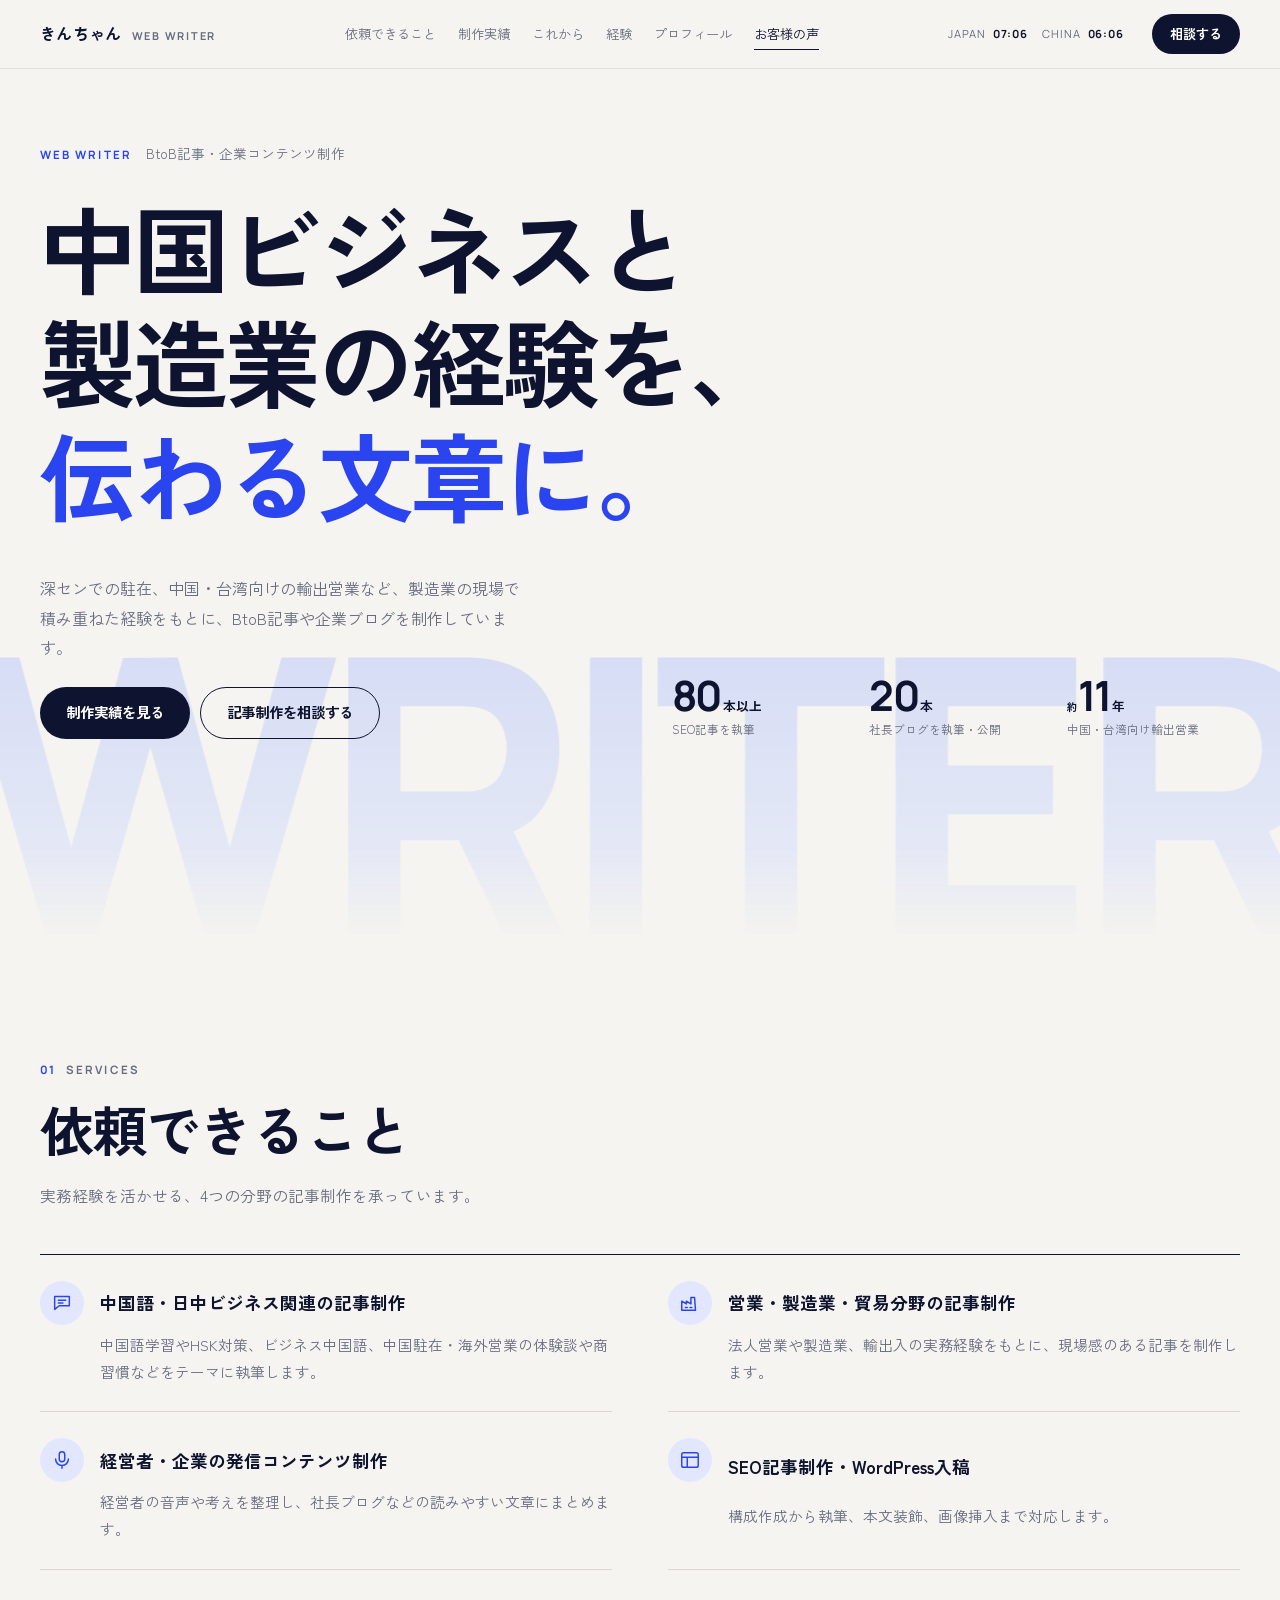
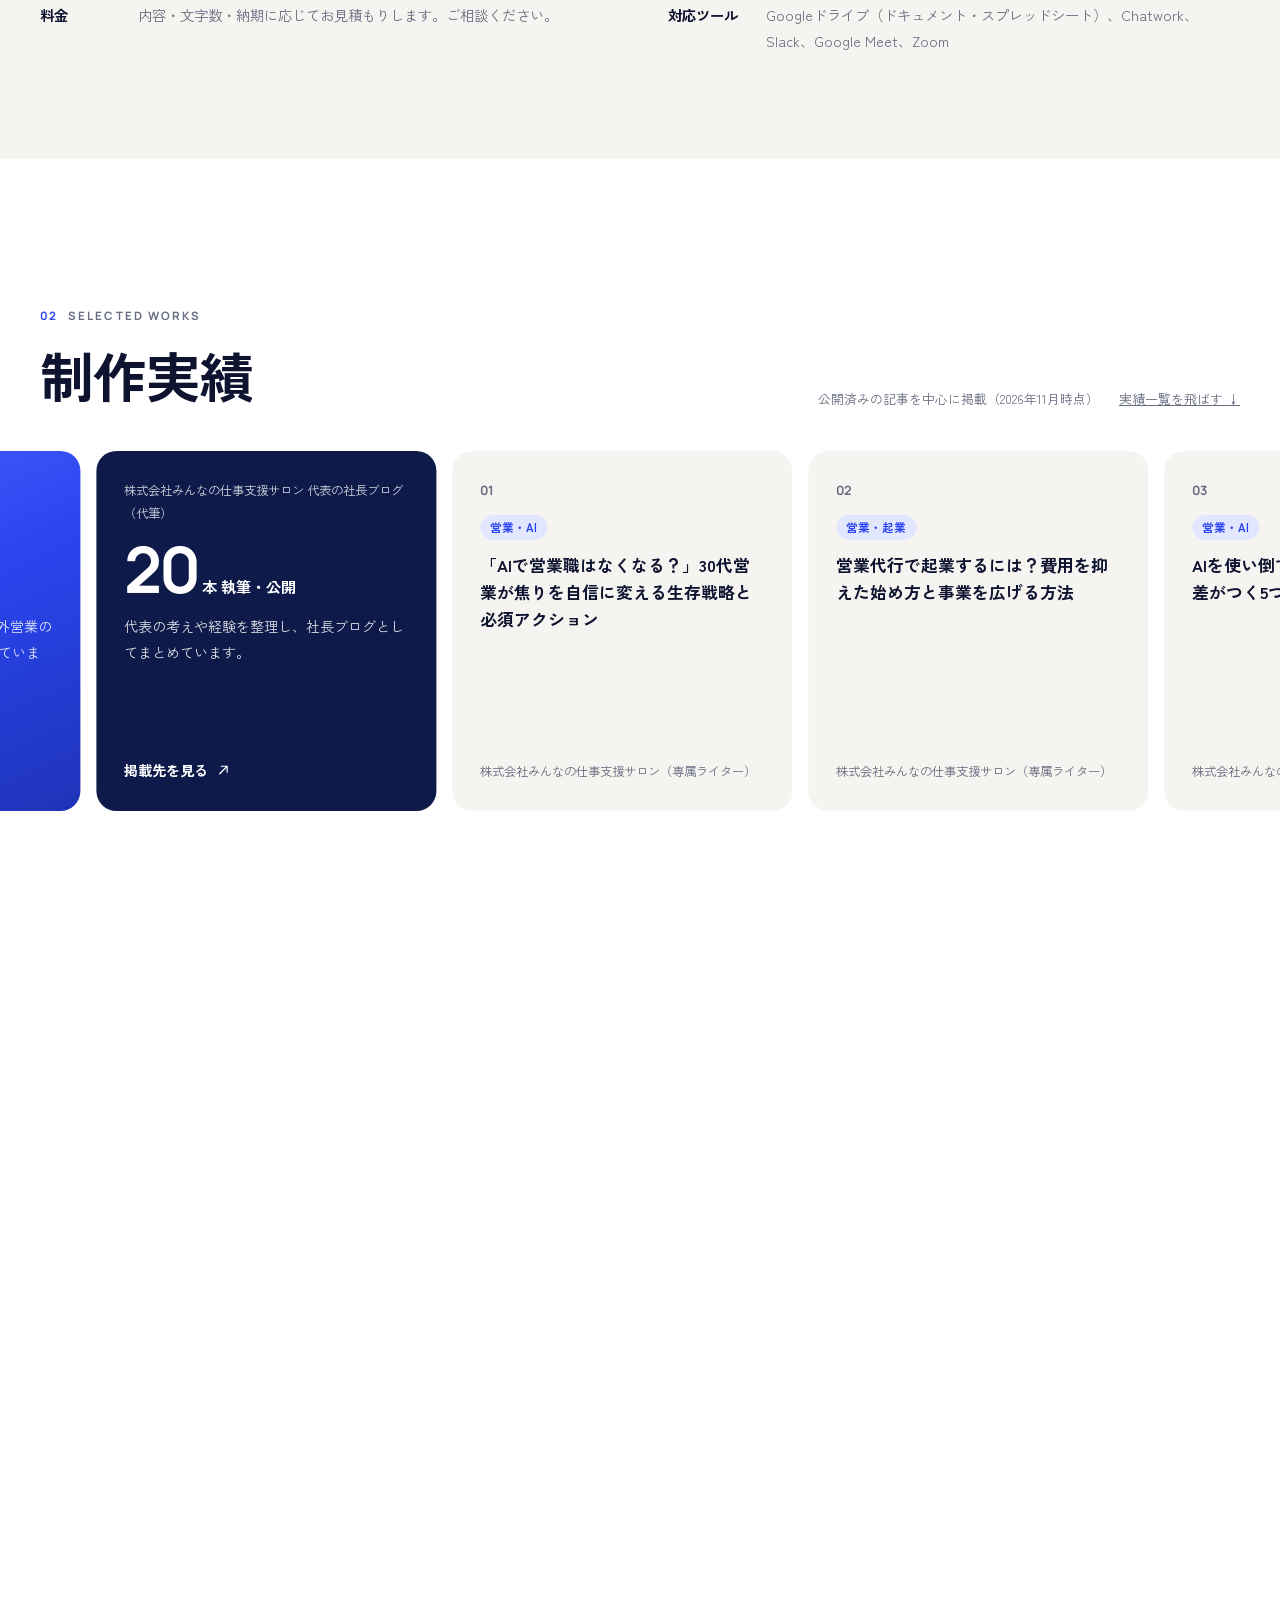
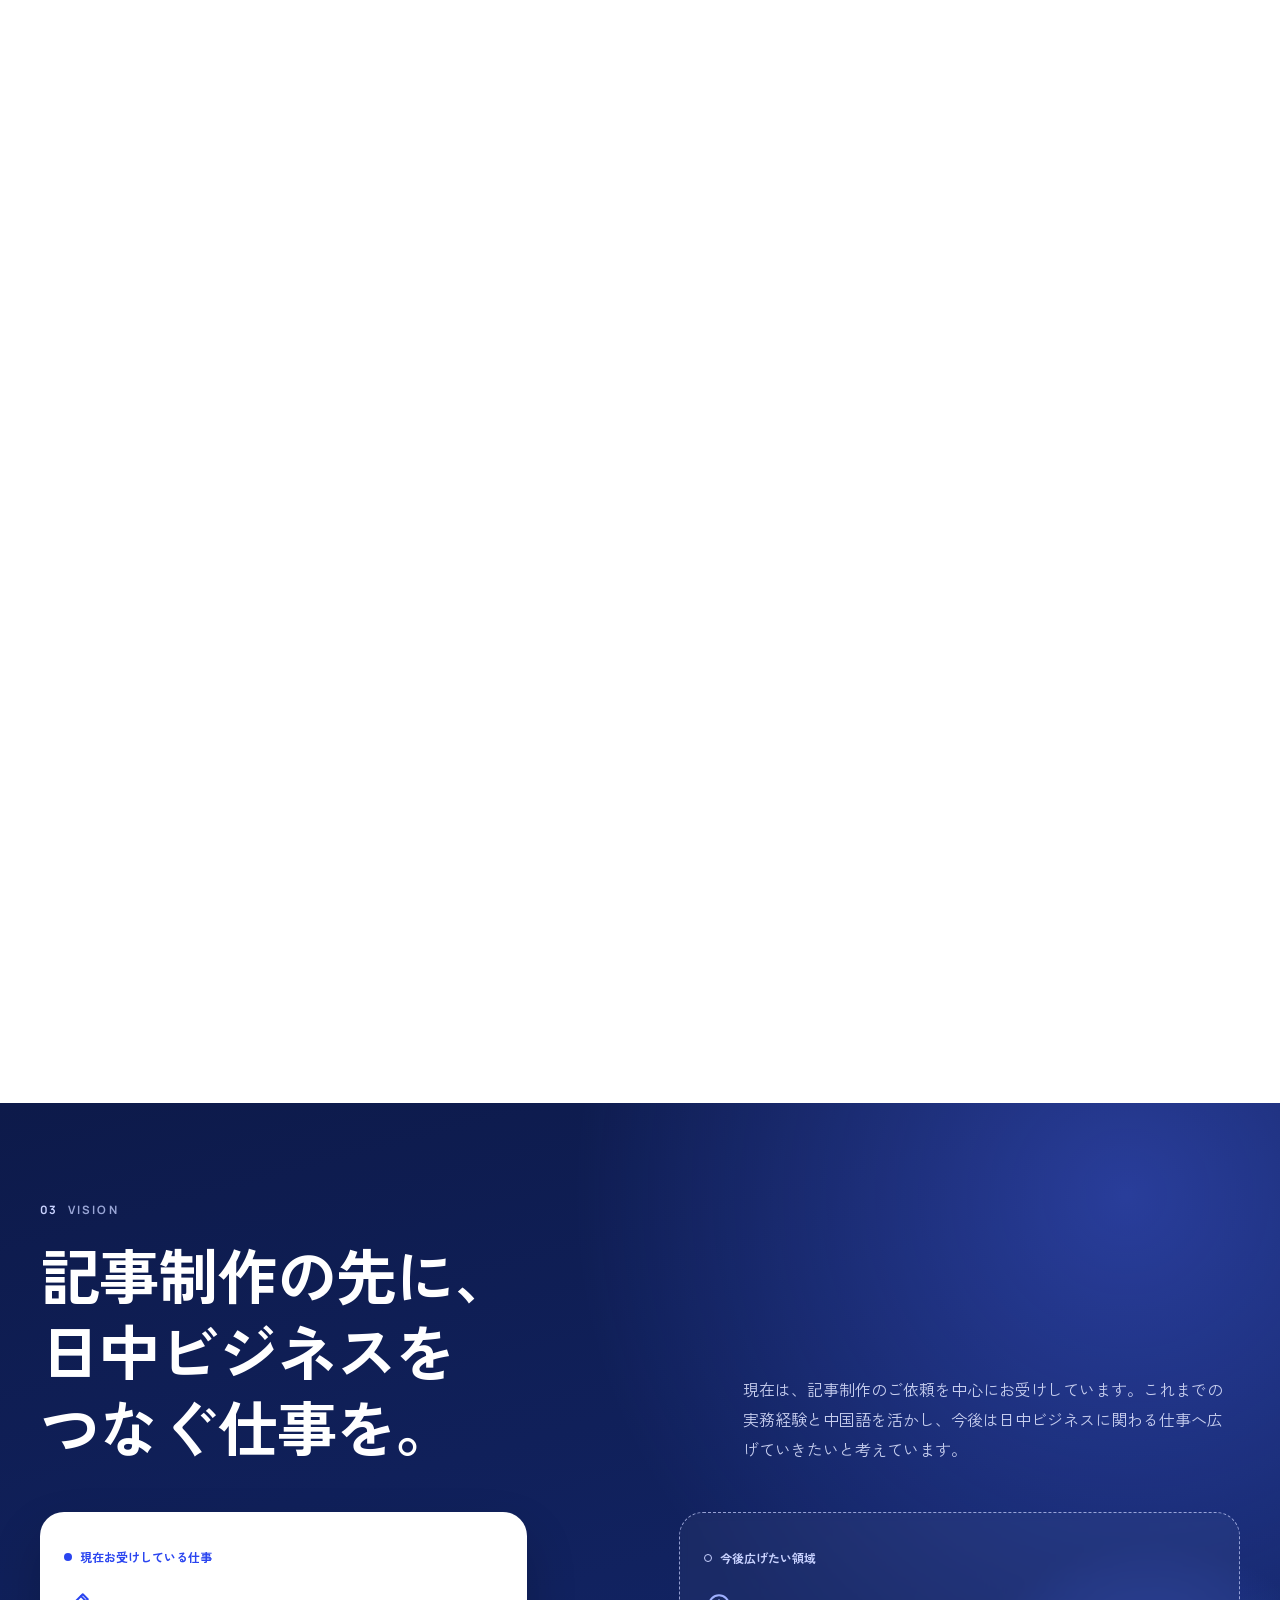
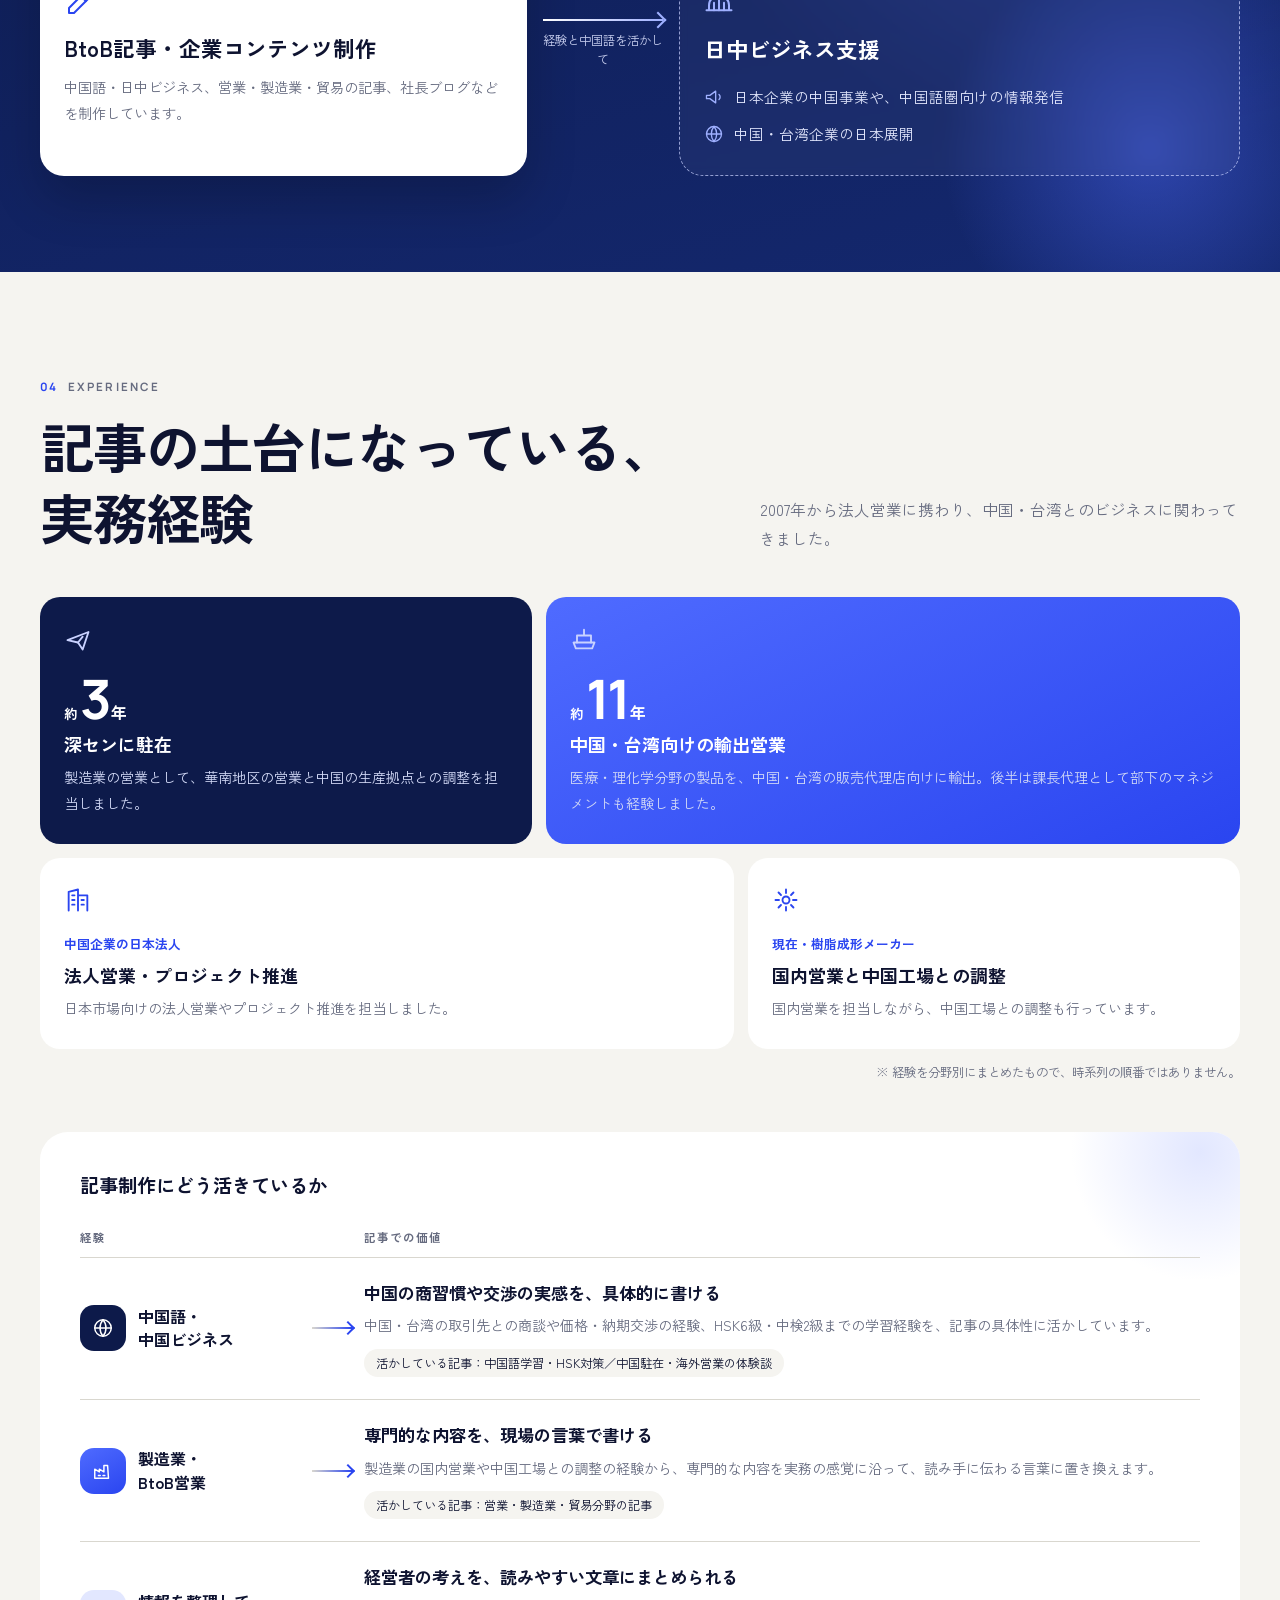
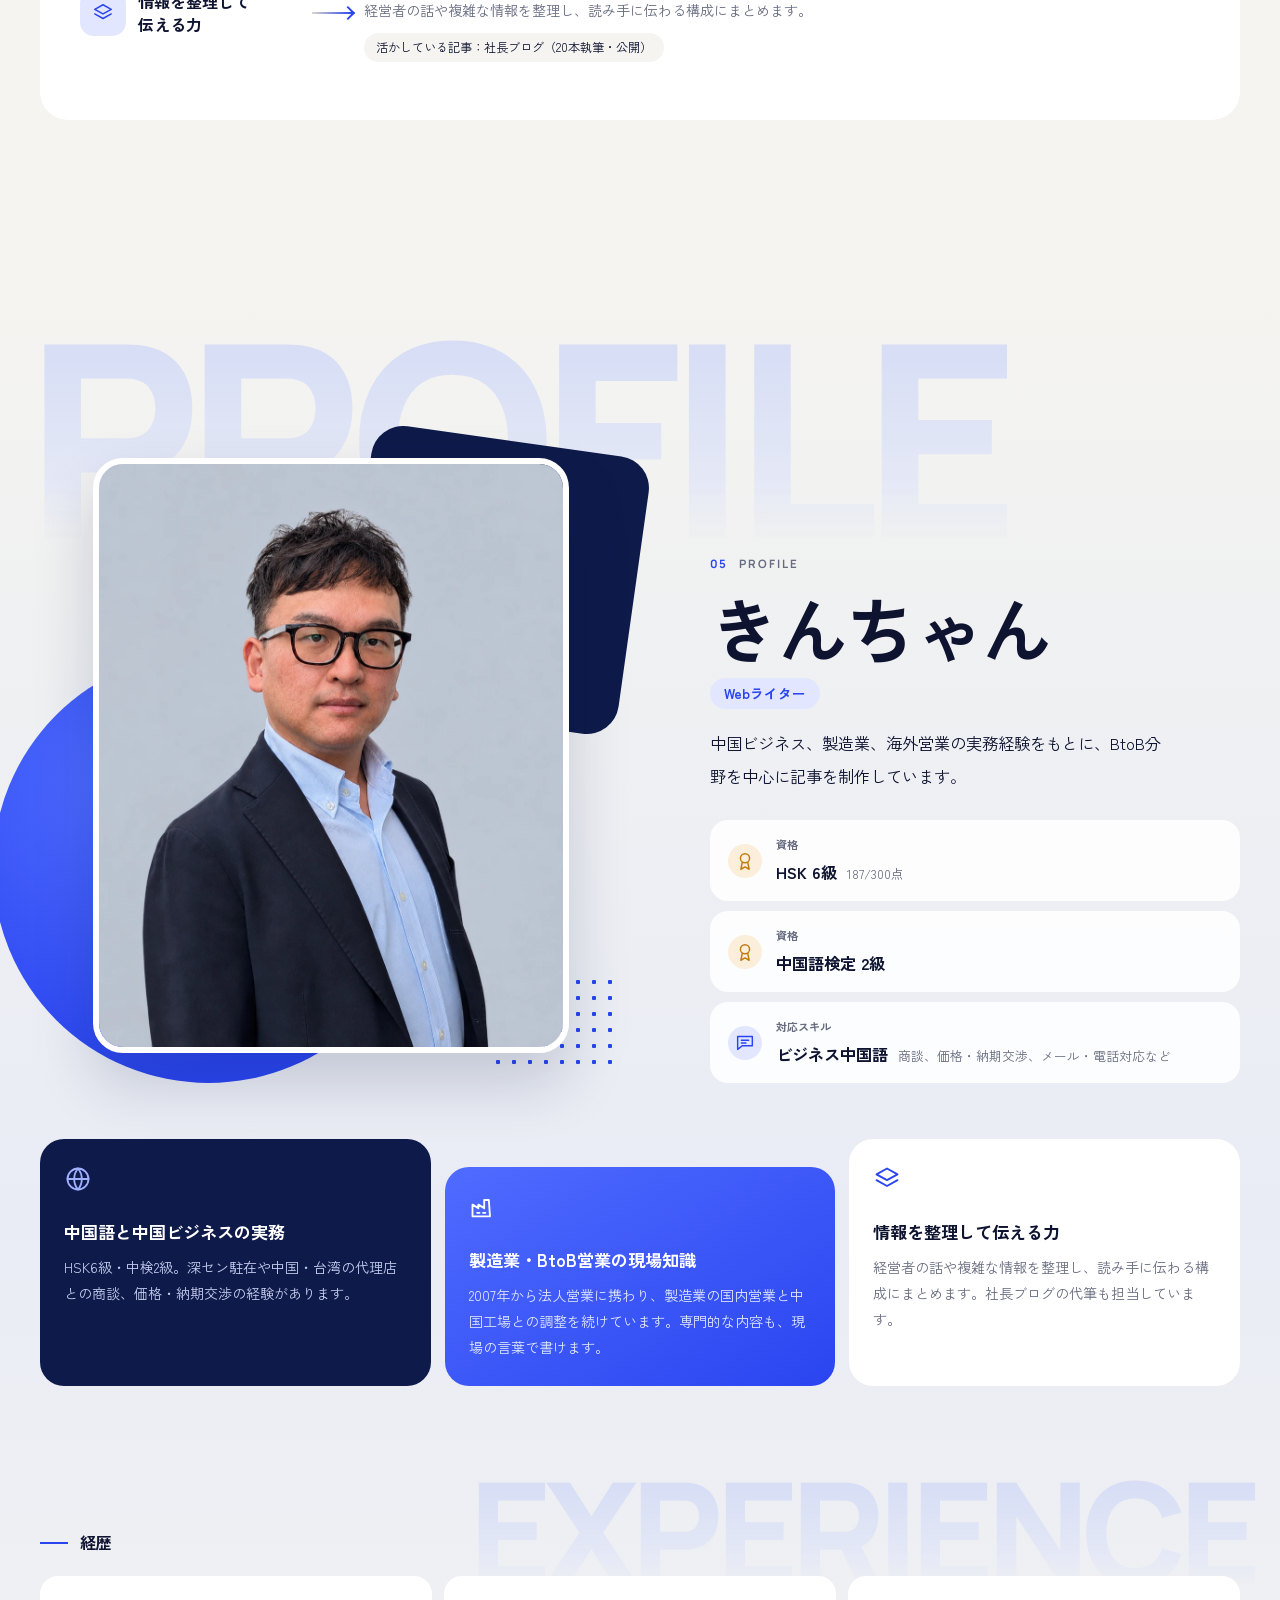
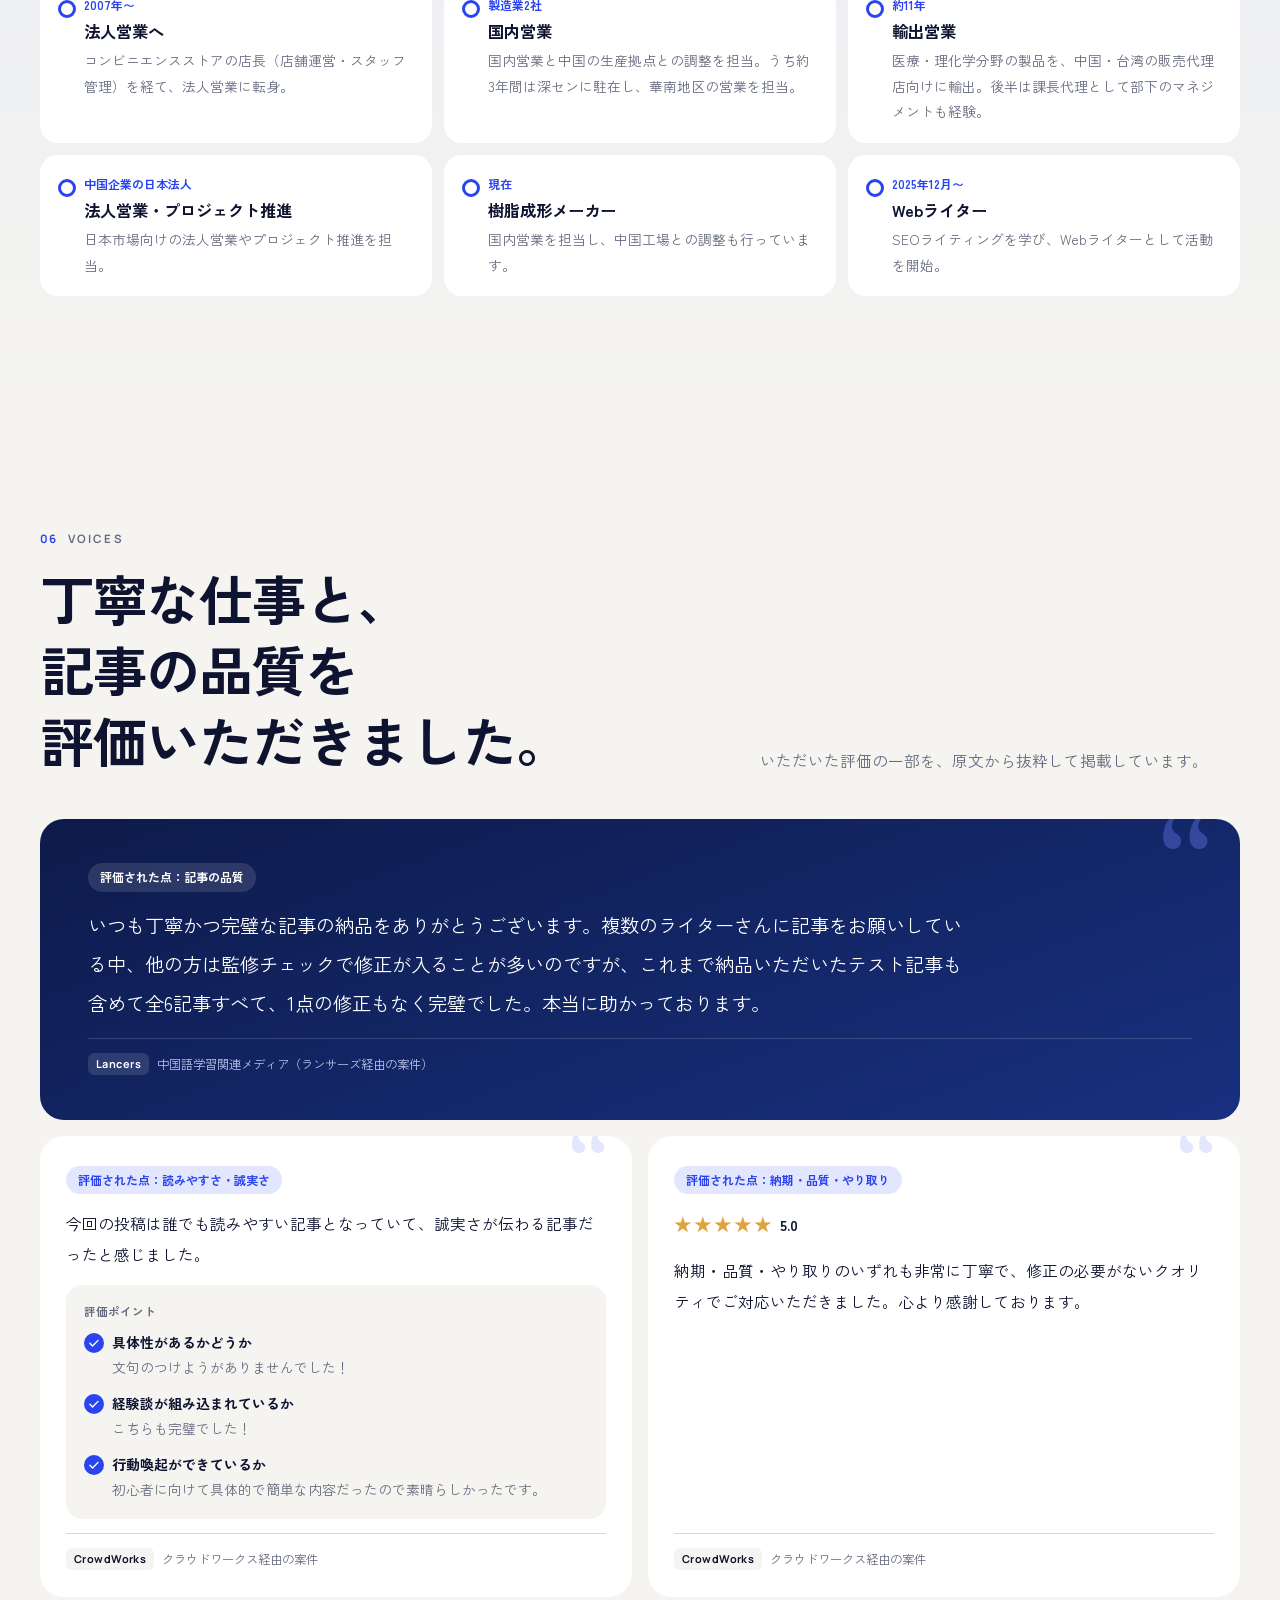
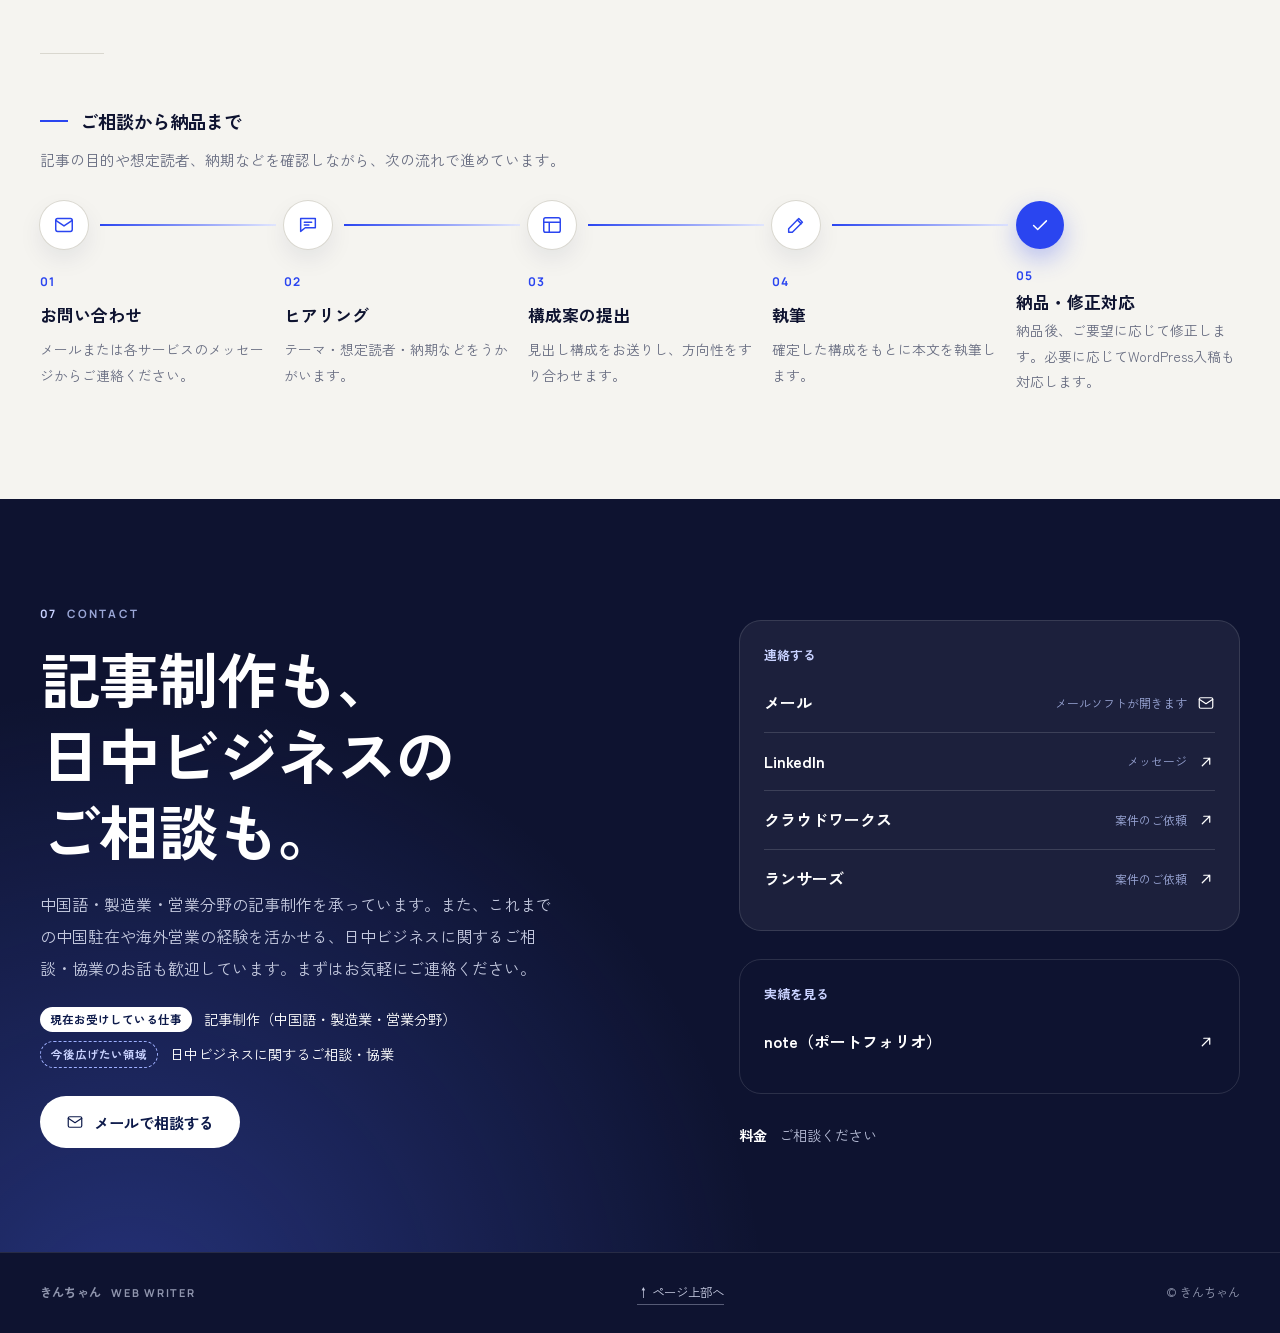
==== commit eac2600c: "Point canonical and OGP URLs to kimio-works.com Co-Authored-By: Claude Opus 5.5 <noreply@anthropic.c" ====
--- a/index.html
+++ b/index.html
@@ -10,12 +10,12 @@
   <link rel="icon" href="favicon.svg" type="image/svg+xml">
 
   <!-- 正式なURL（検索エンジン向け） -->
-  <link rel="canonical" href="https://kimio1784-cmyk.github.io/portfolio/">
+  <link rel="canonical" href="https://kimio-works.com/">
 
   <!-- SNS共有時の表示（OGP）。og:url・og:image は「https://〜」の完全なURLで指定する -->
   <meta property="og:type" content="website">
-  <meta property="og:url" content="https://kimio1784-cmyk.github.io/portfolio/">
-  <meta property="og:image" content="https://kimio1784-cmyk.github.io/portfolio/images/ogp.png">
+  <meta property="og:url" content="https://kimio-works.com/">
+  <meta property="og:image" content="https://kimio-works.com/images/ogp.png">
   <meta property="og:locale" content="ja_JP">
   <meta property="og:site_name" content="きんちゃん｜Webライター ポートフォリオ">
   <meta property="og:title" content="きんちゃん｜中国ビジネス・製造業に強いWebライター">
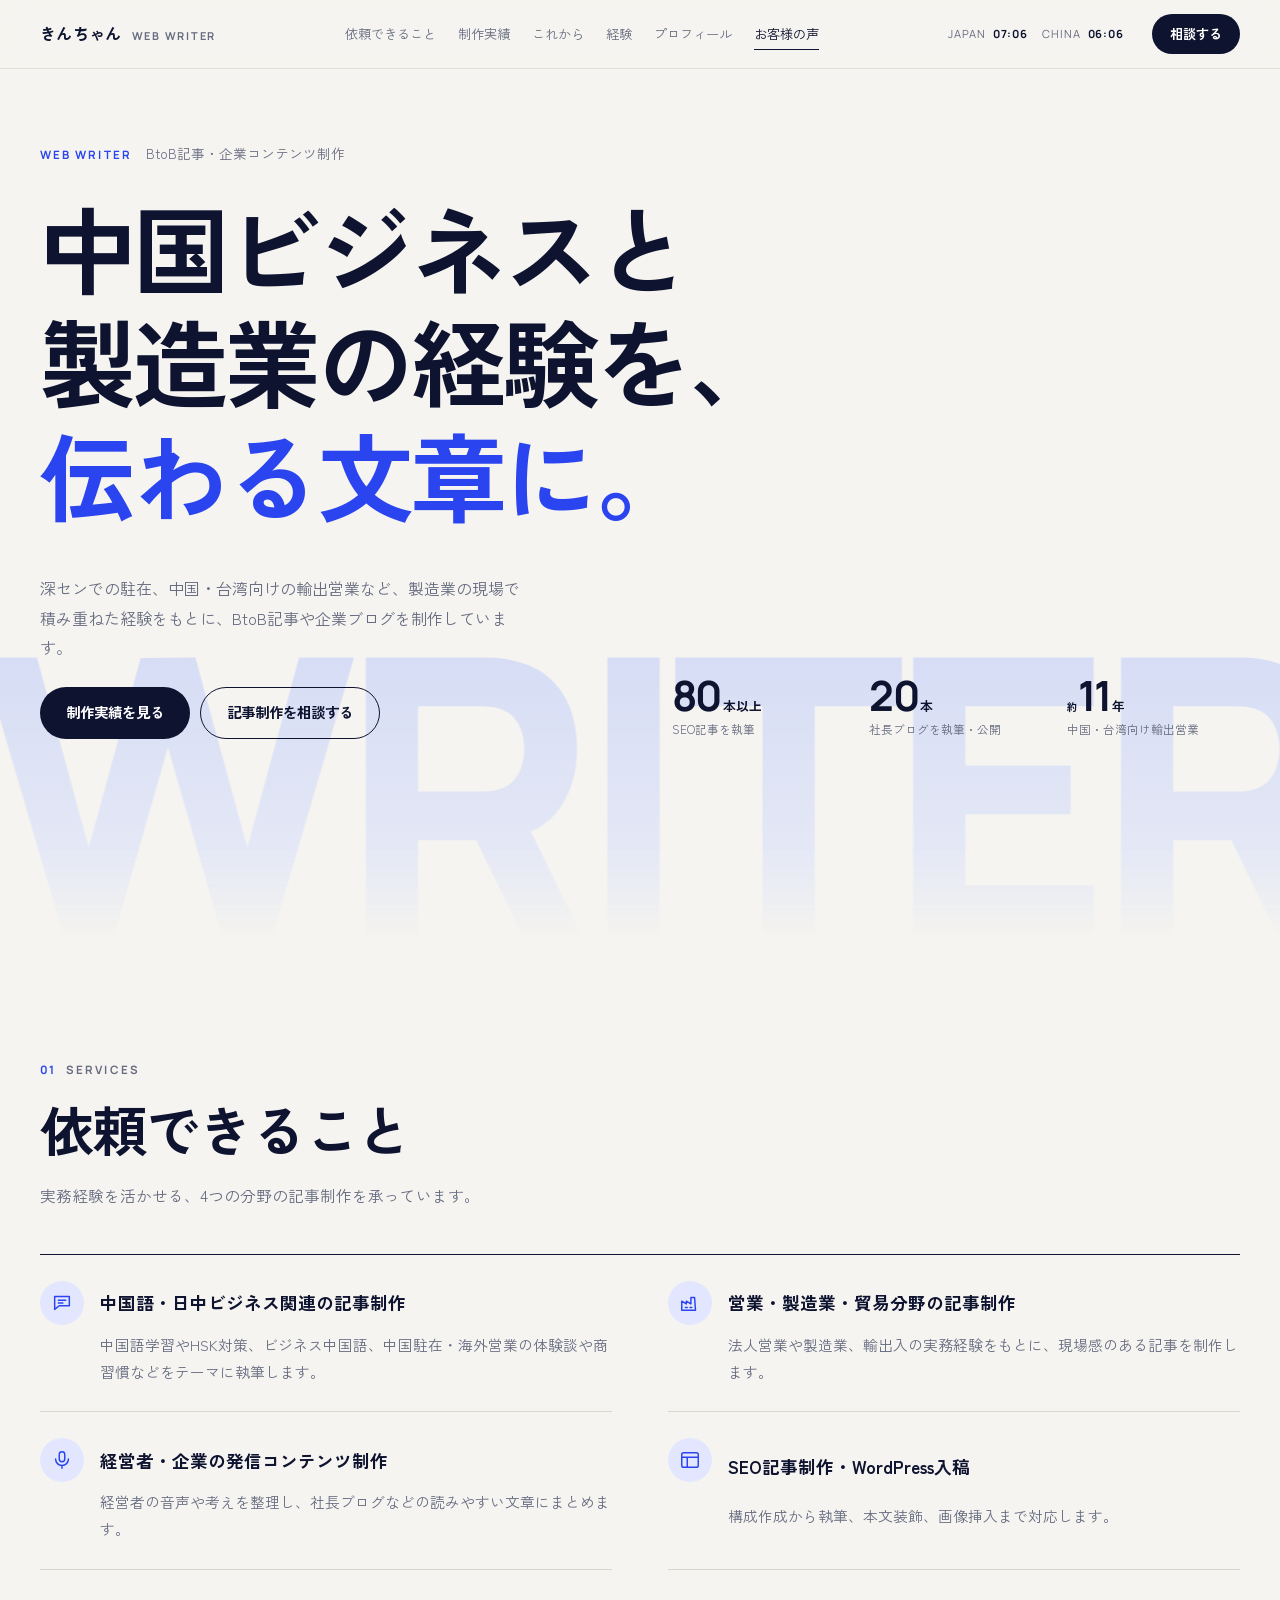
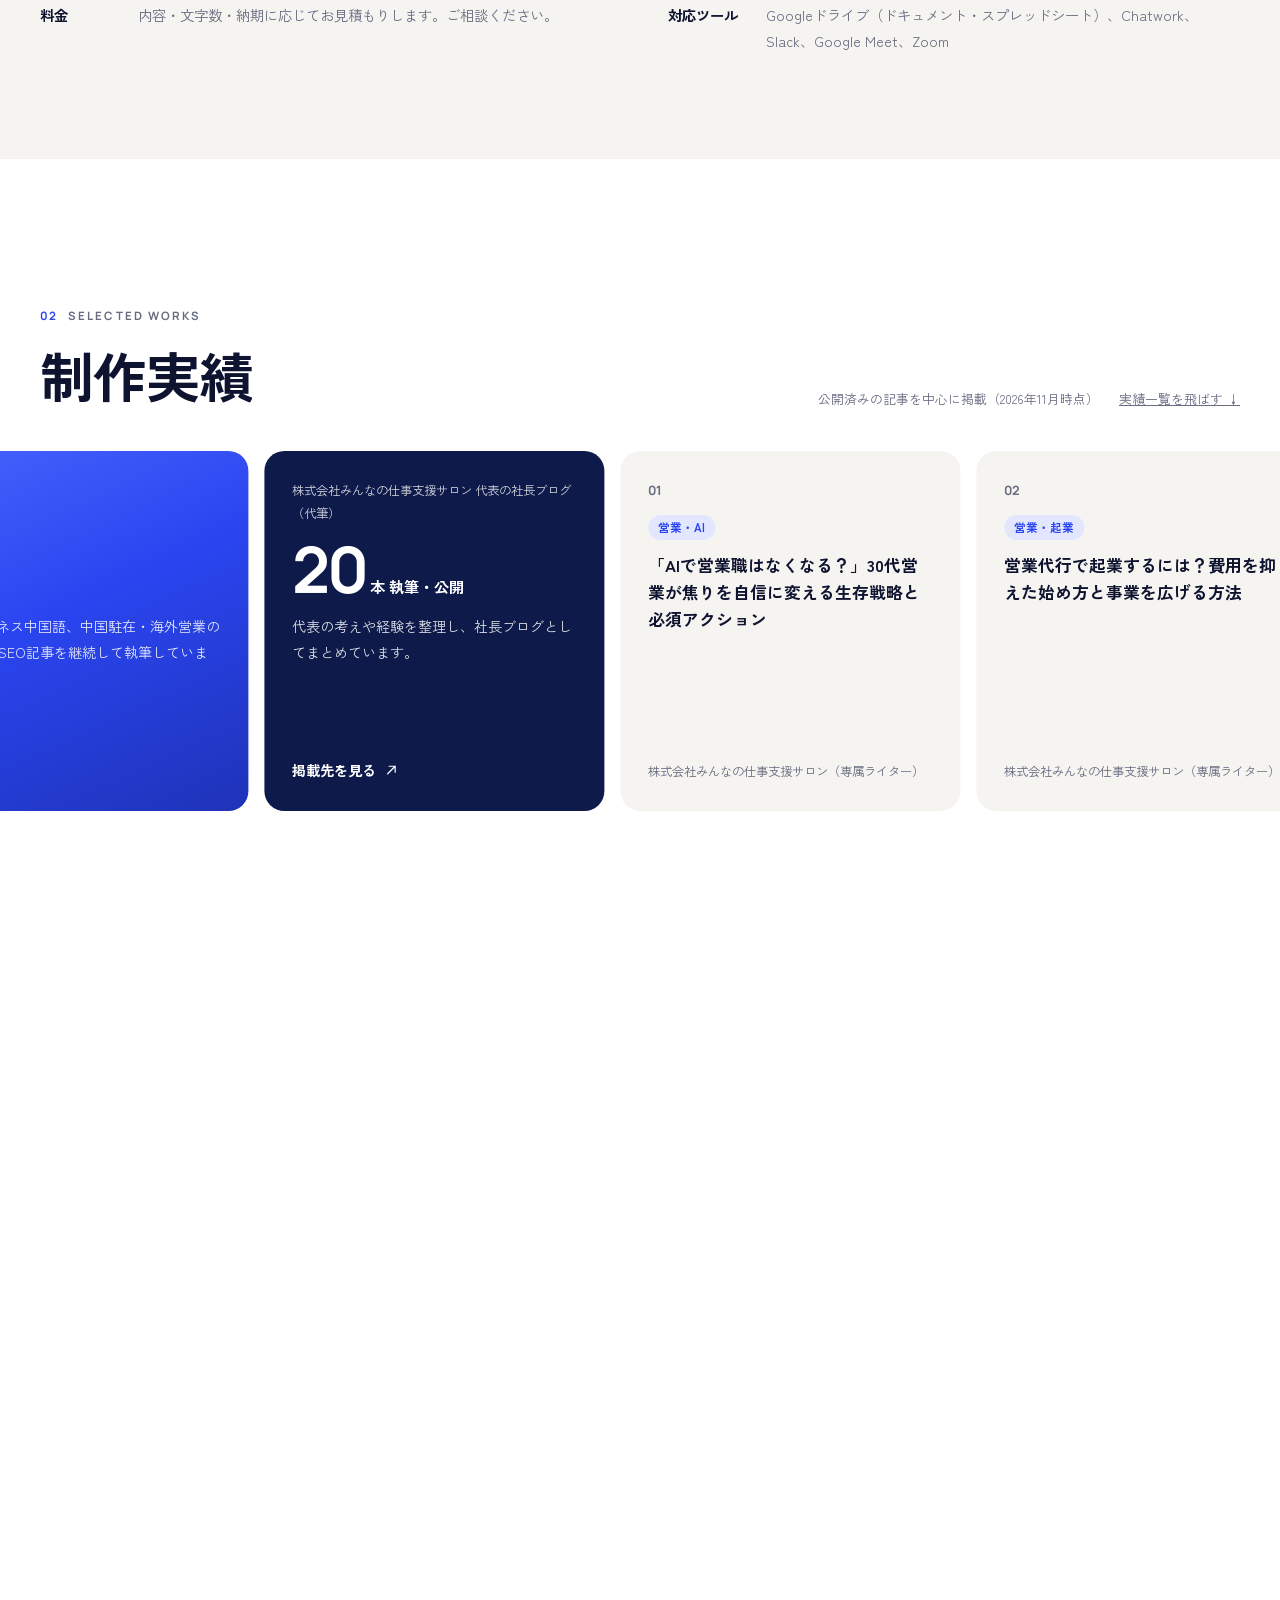
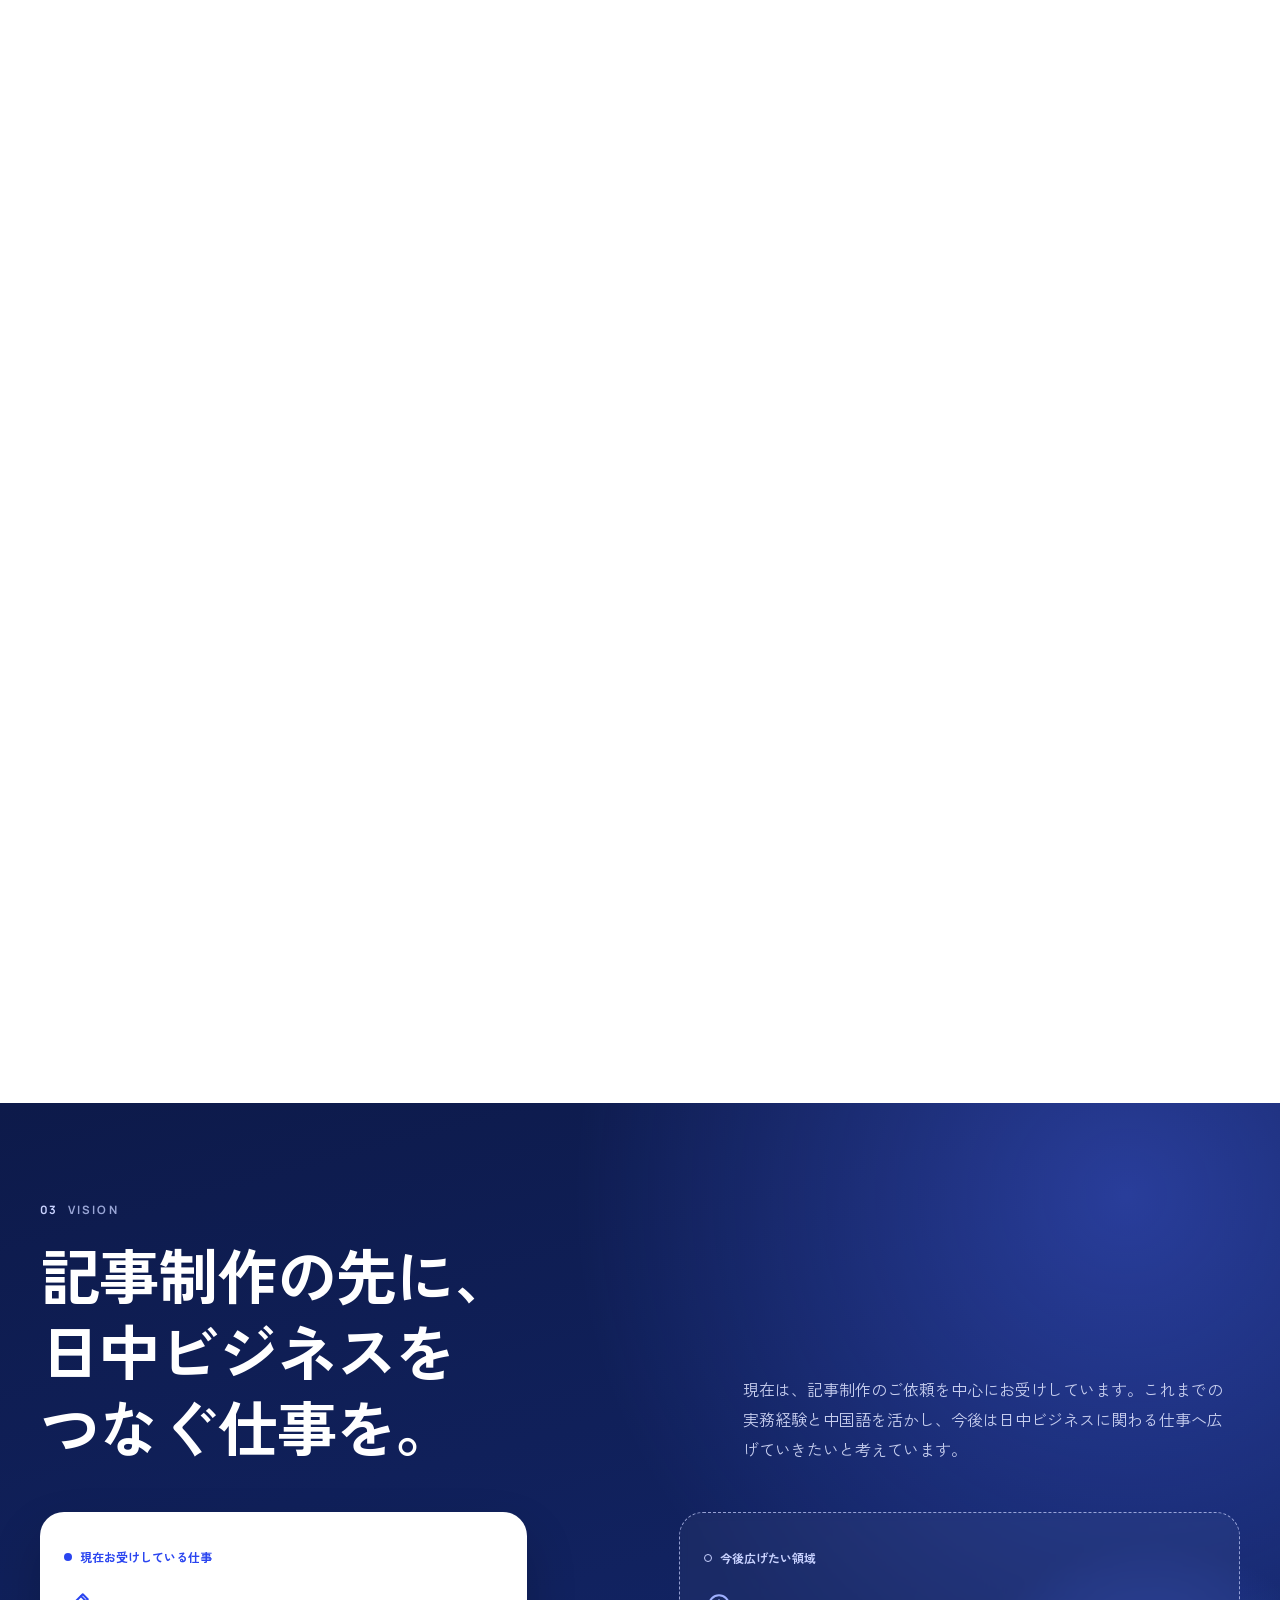
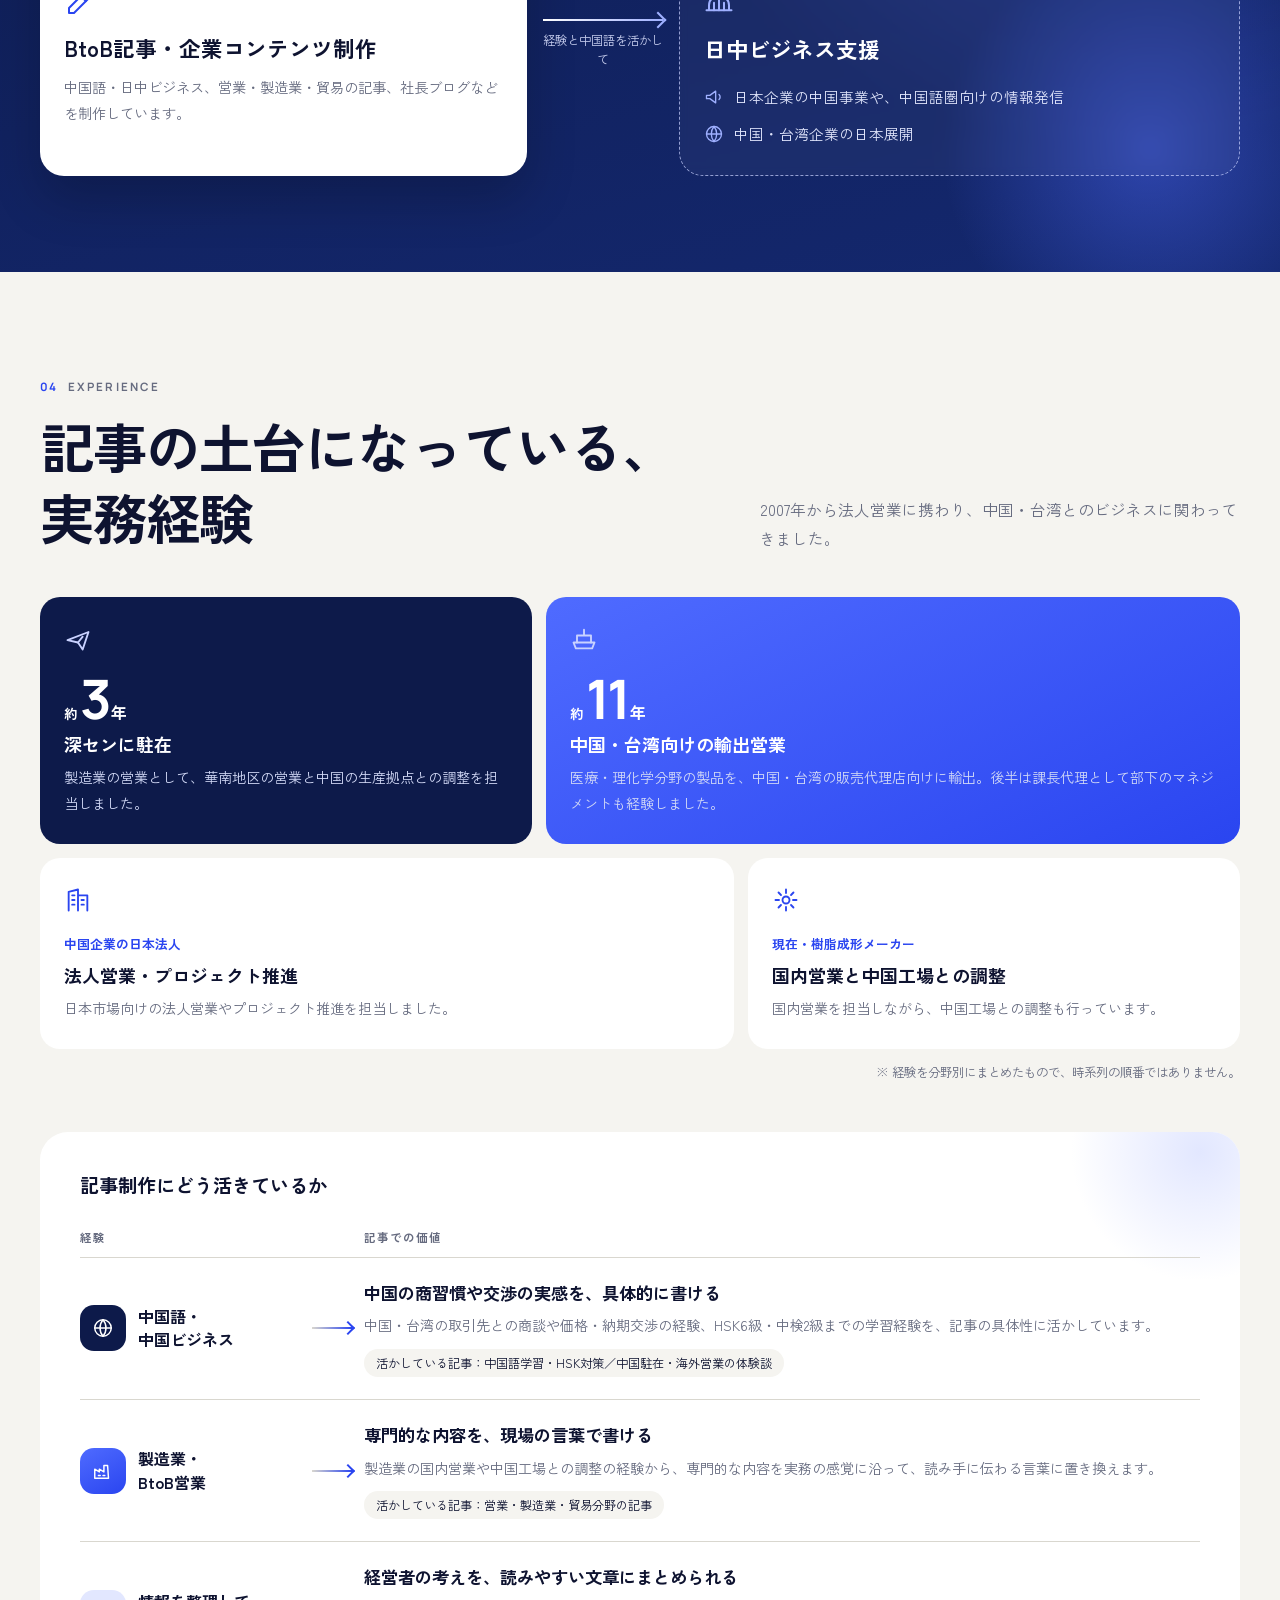
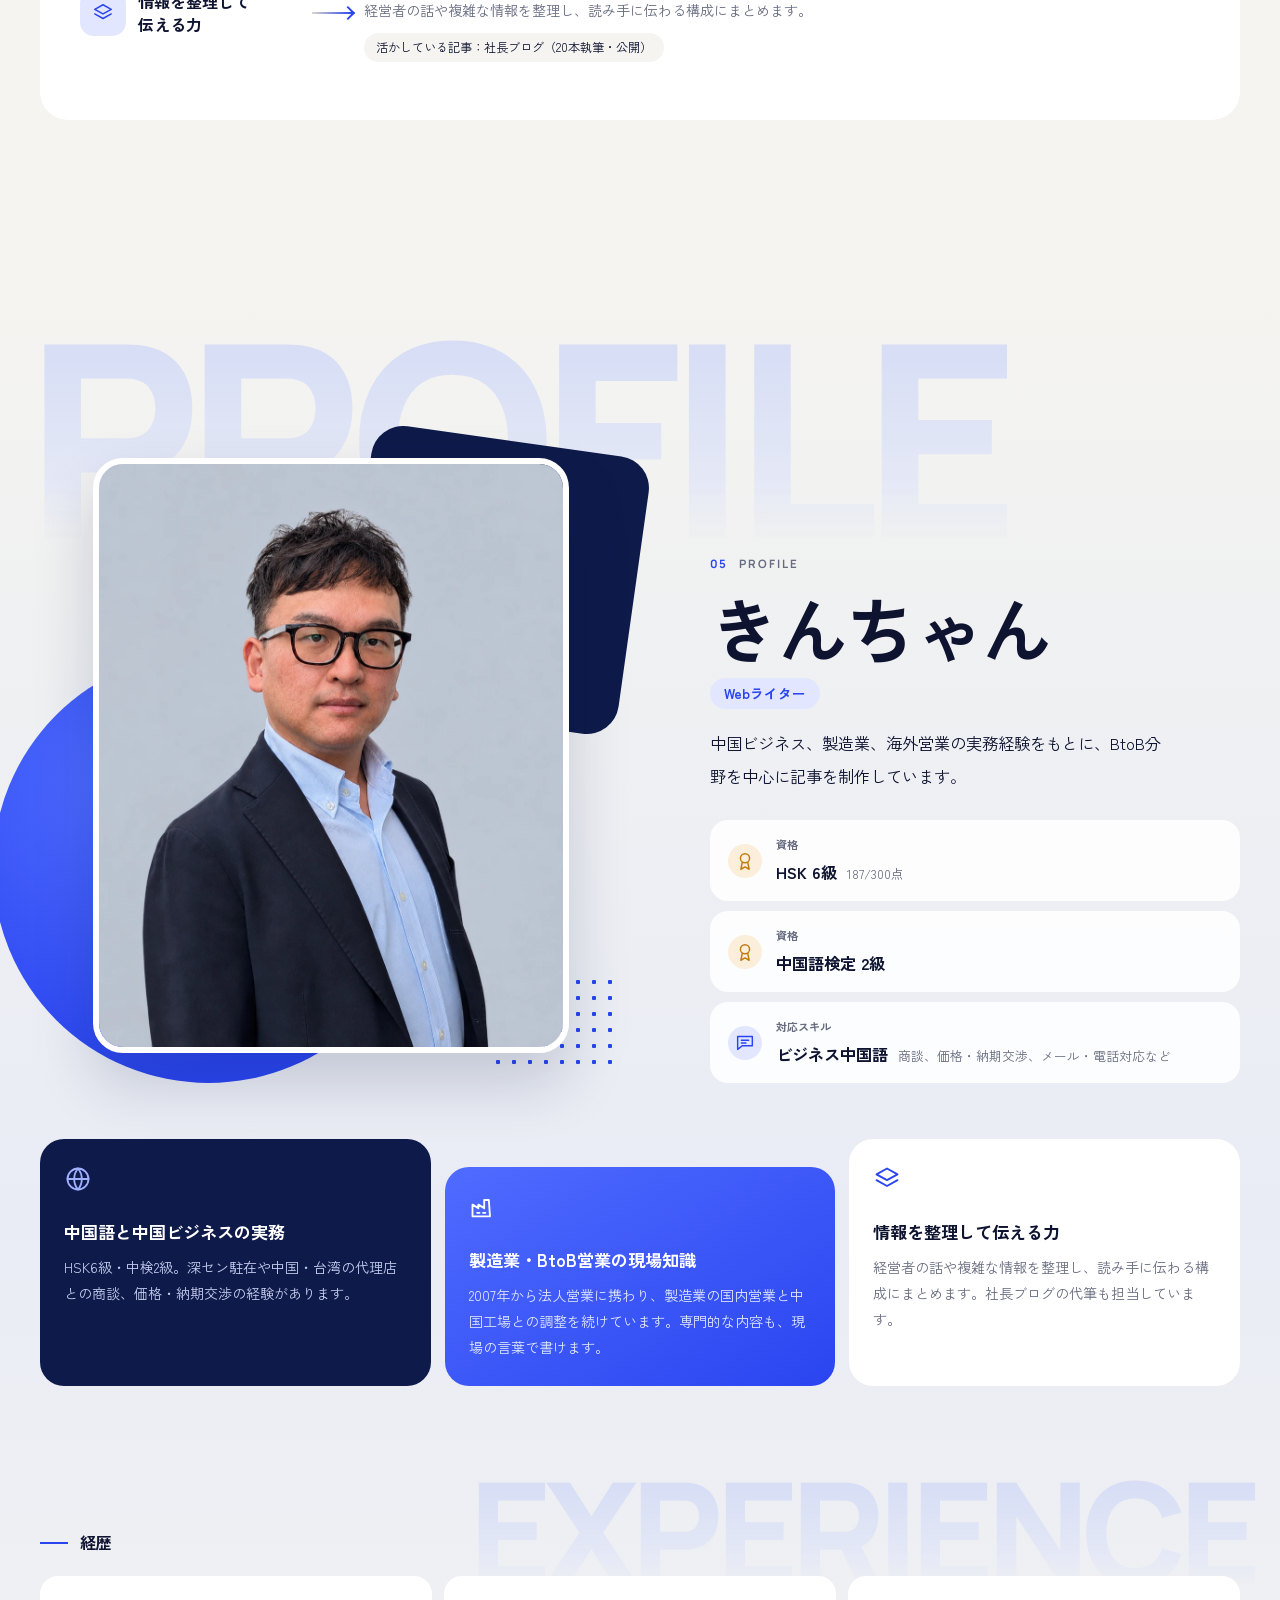
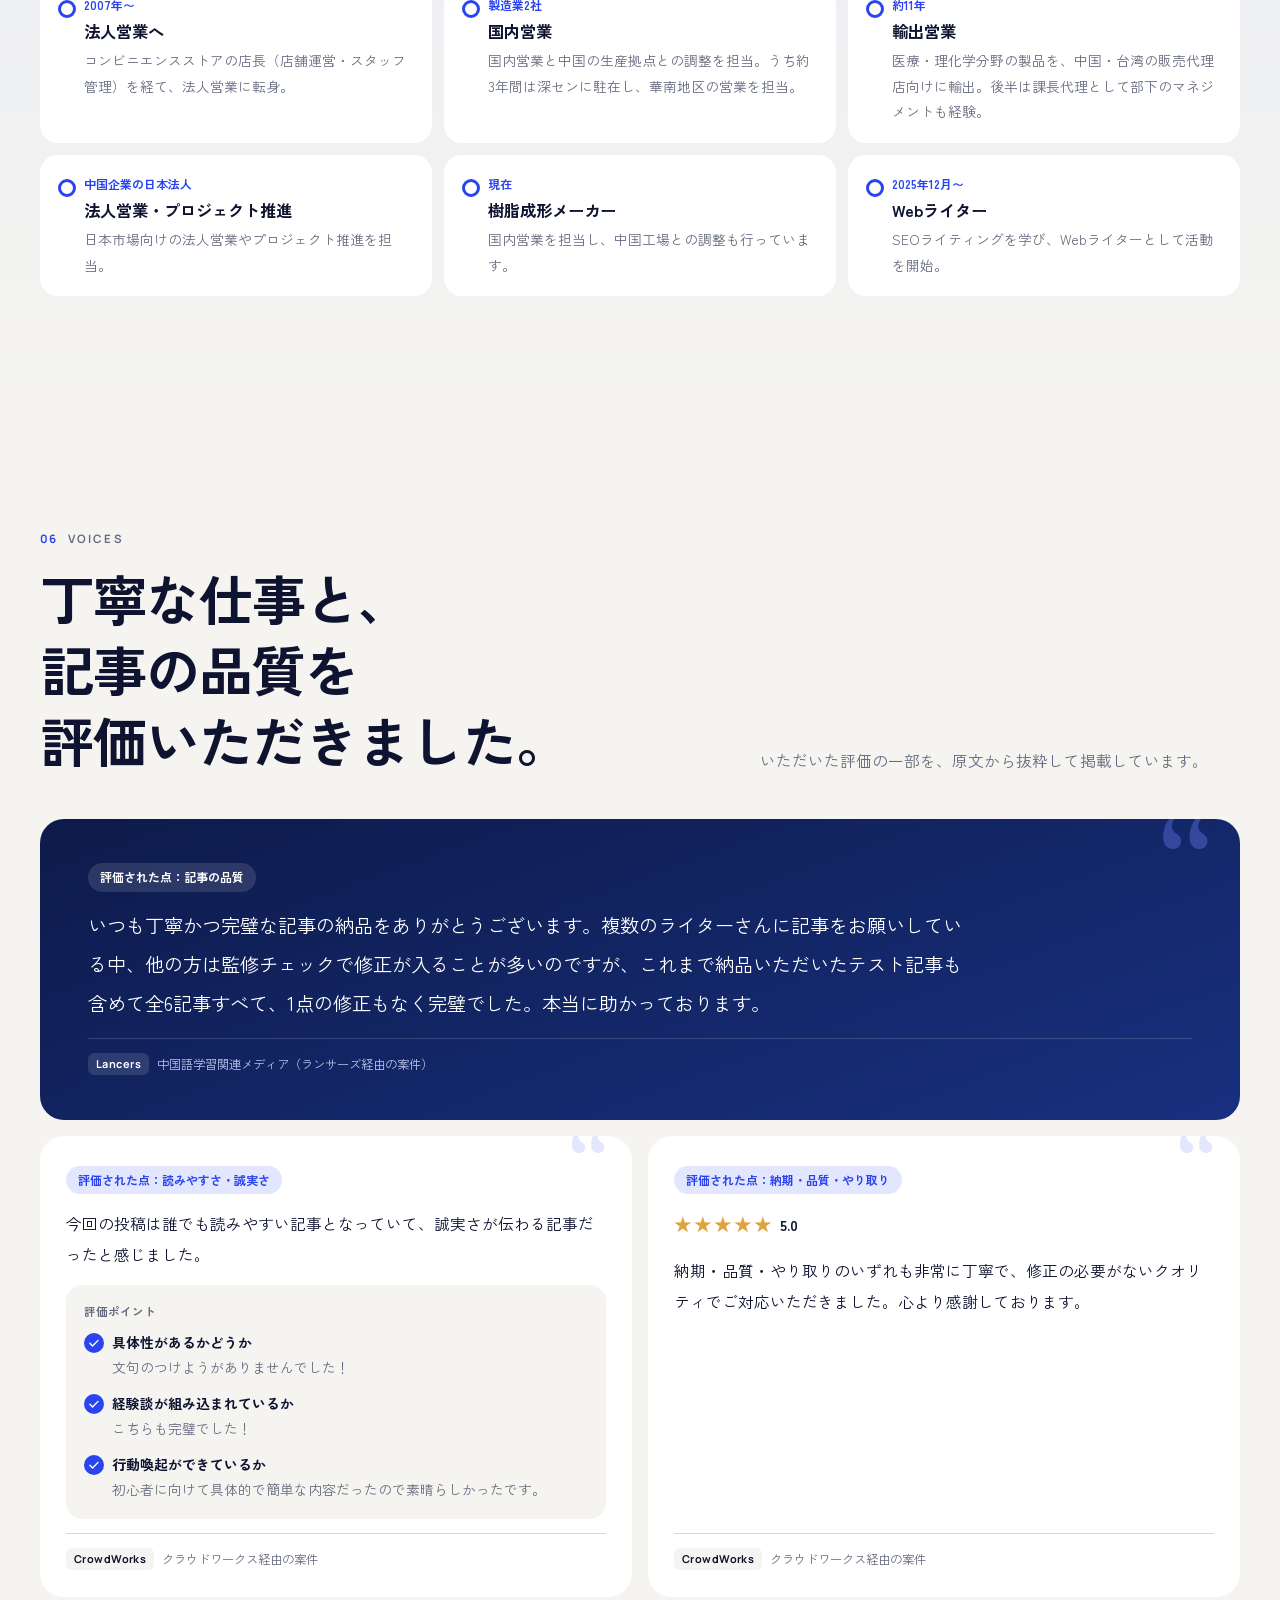
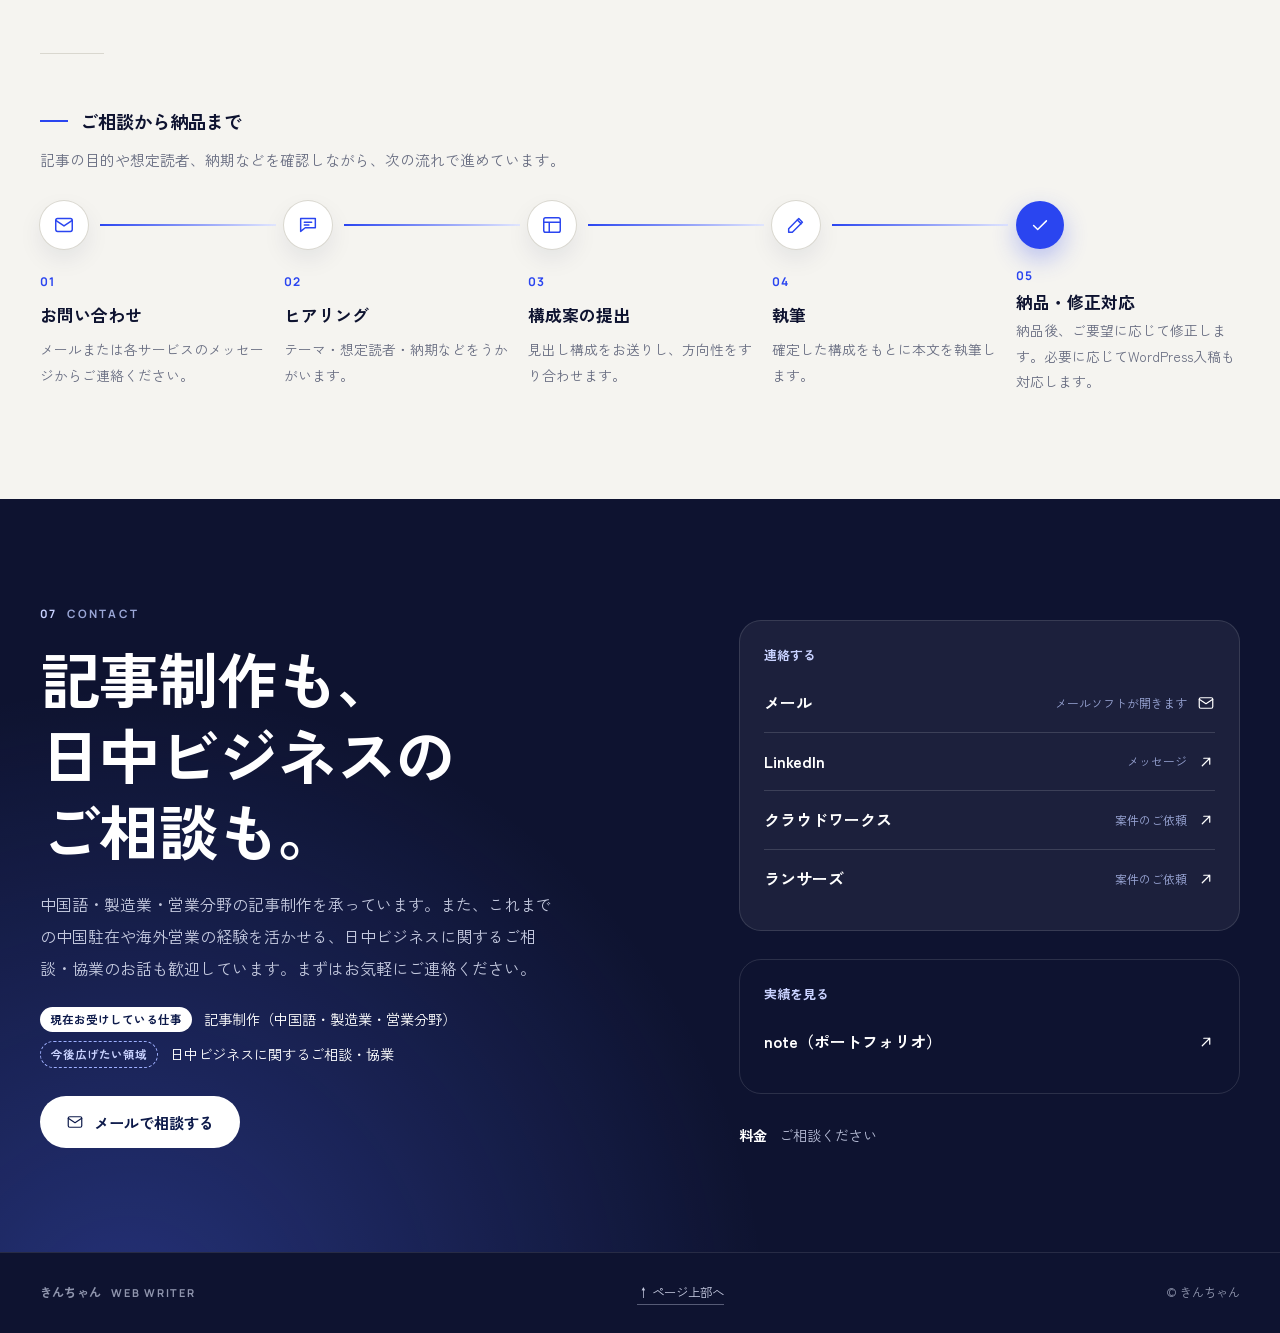
==== commit 621323d8: "Add Cloudflare Web Analytics beacon Co-Authored-By: Claude Opus 5.5 <noreply@anthropic.com>" ====
--- a/index.html
+++ b/index.html
@@ -535,5 +535,6 @@
   <div class="cursor" aria-hidden="true"></div>
 
   <script src="main.js"></script>
+  <!-- Cloudflare Web Analytics --><script type='module' src='https://static.cloudflareinsights.com/beacon.min.js' data-cf-beacon='{"token": "a97e7802394a4efa9747eb779f1aaedd"}'></script><!-- End Cloudflare Web Analytics -->
 </body>
 </html>
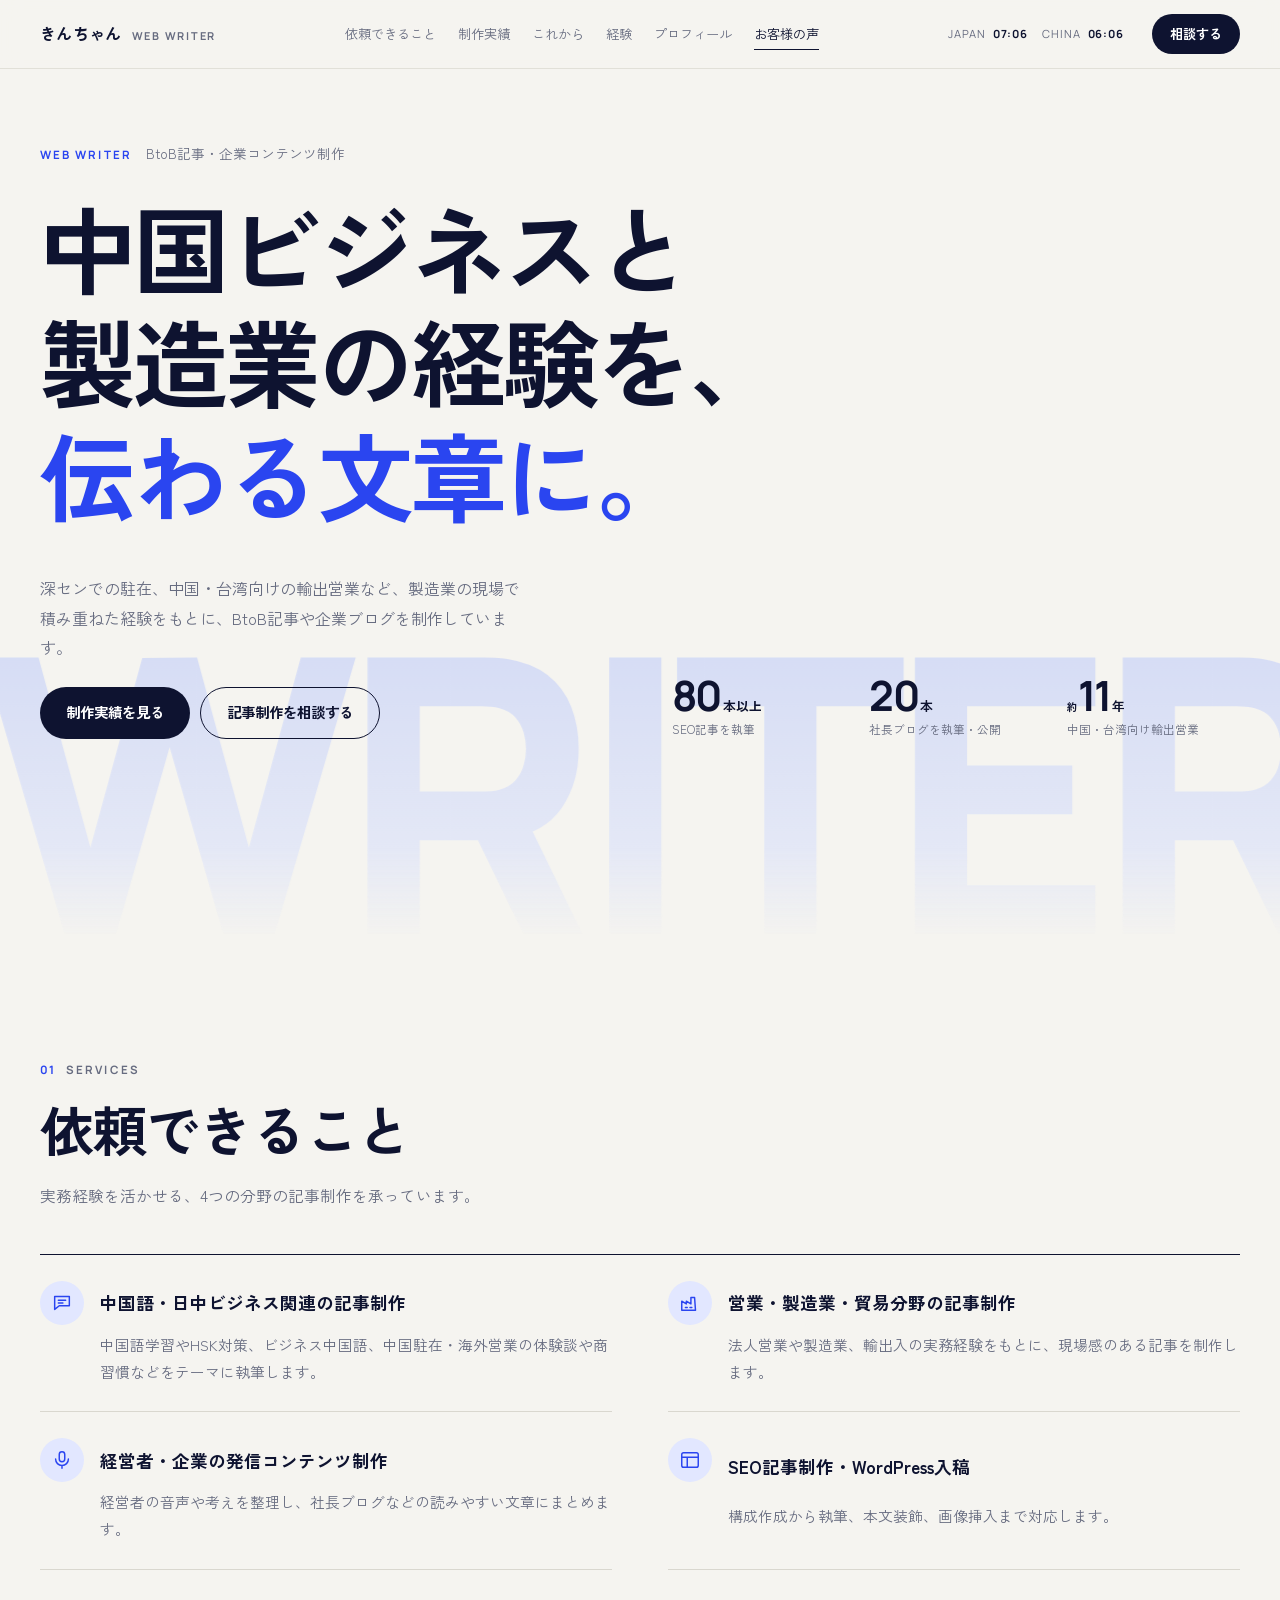
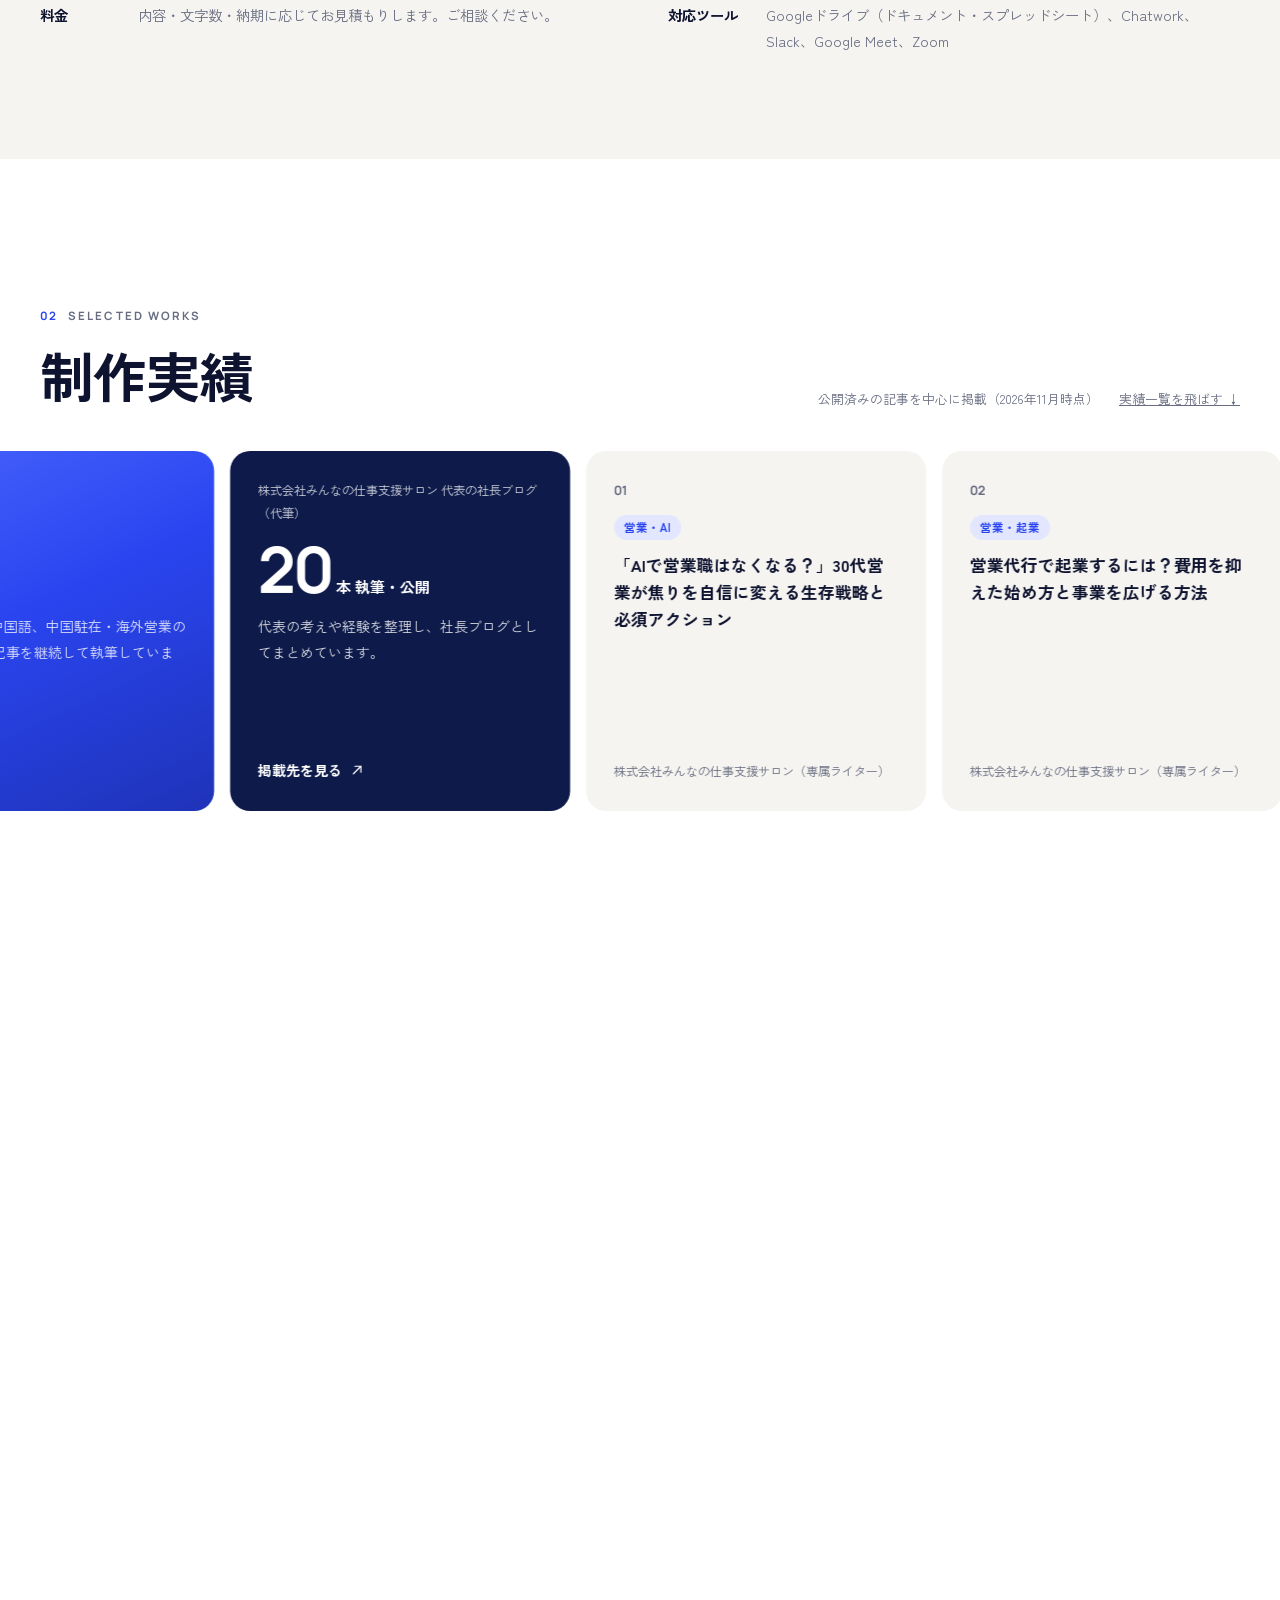
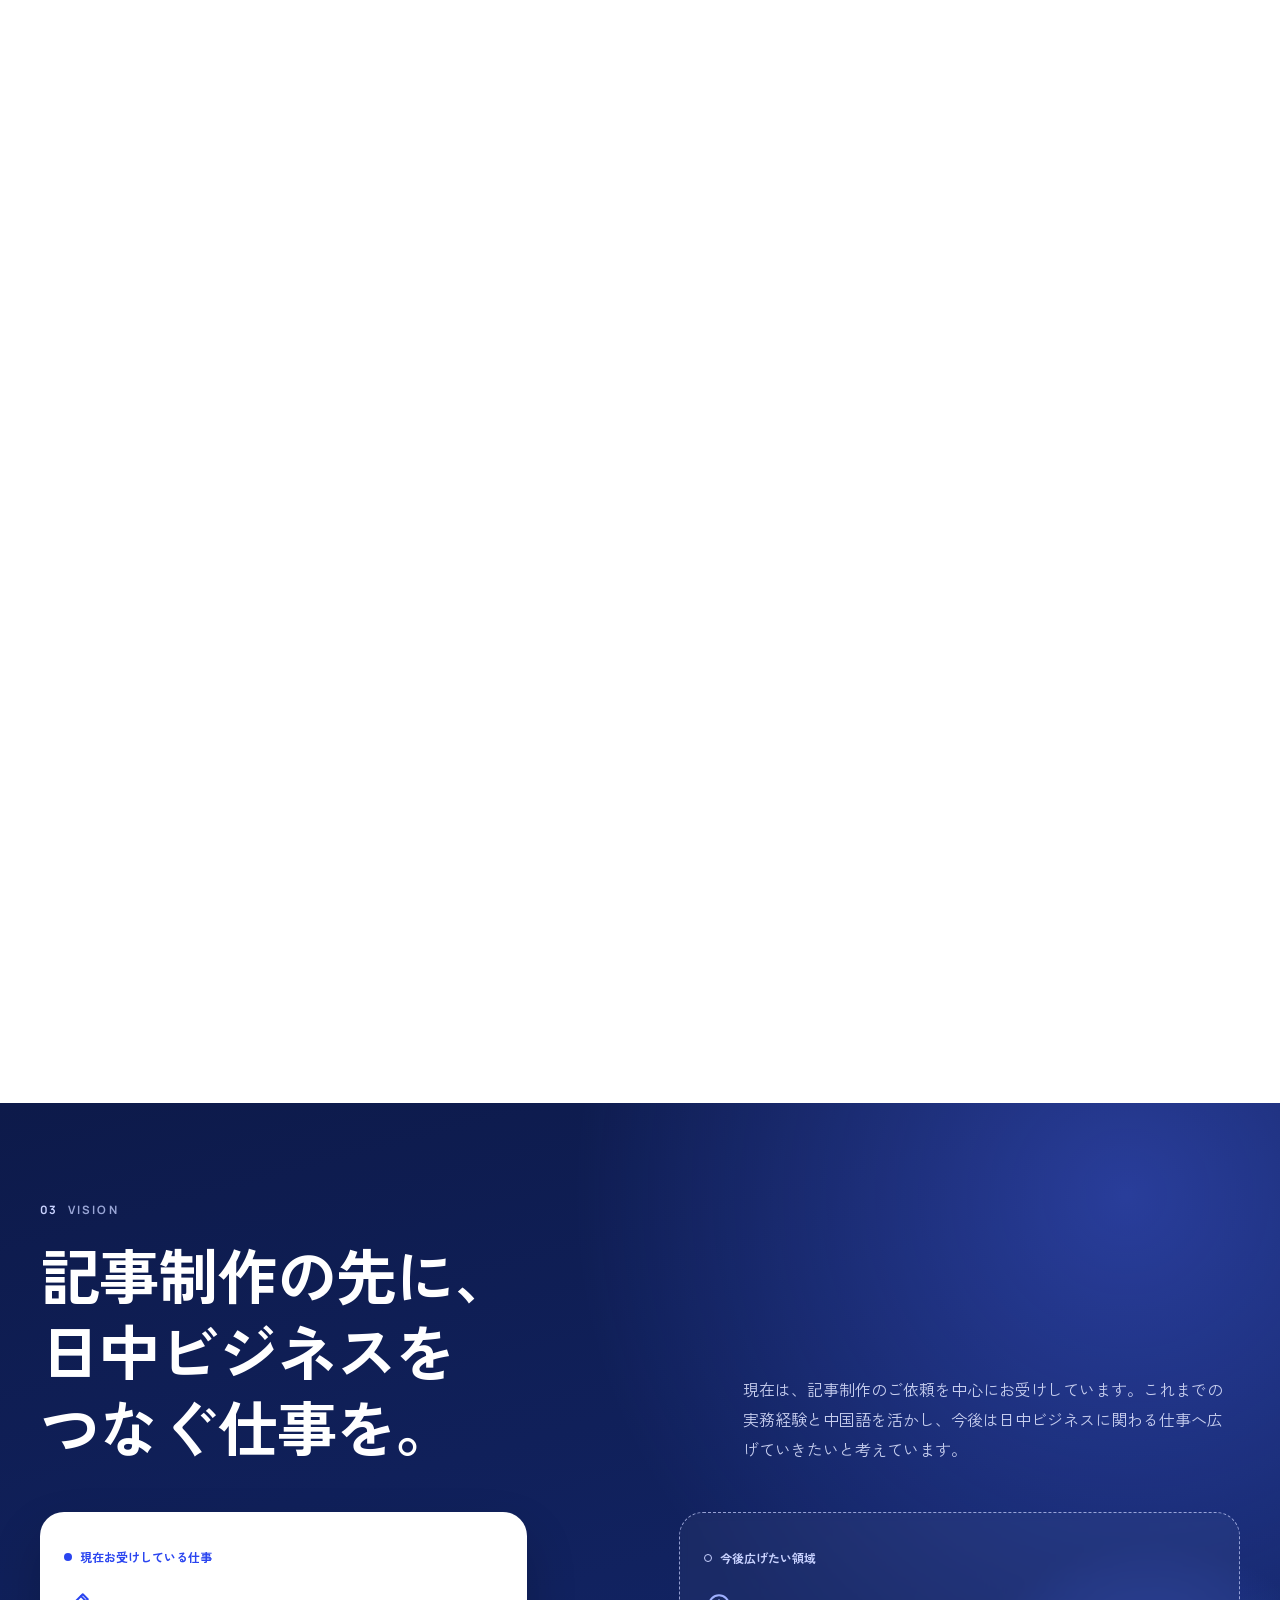
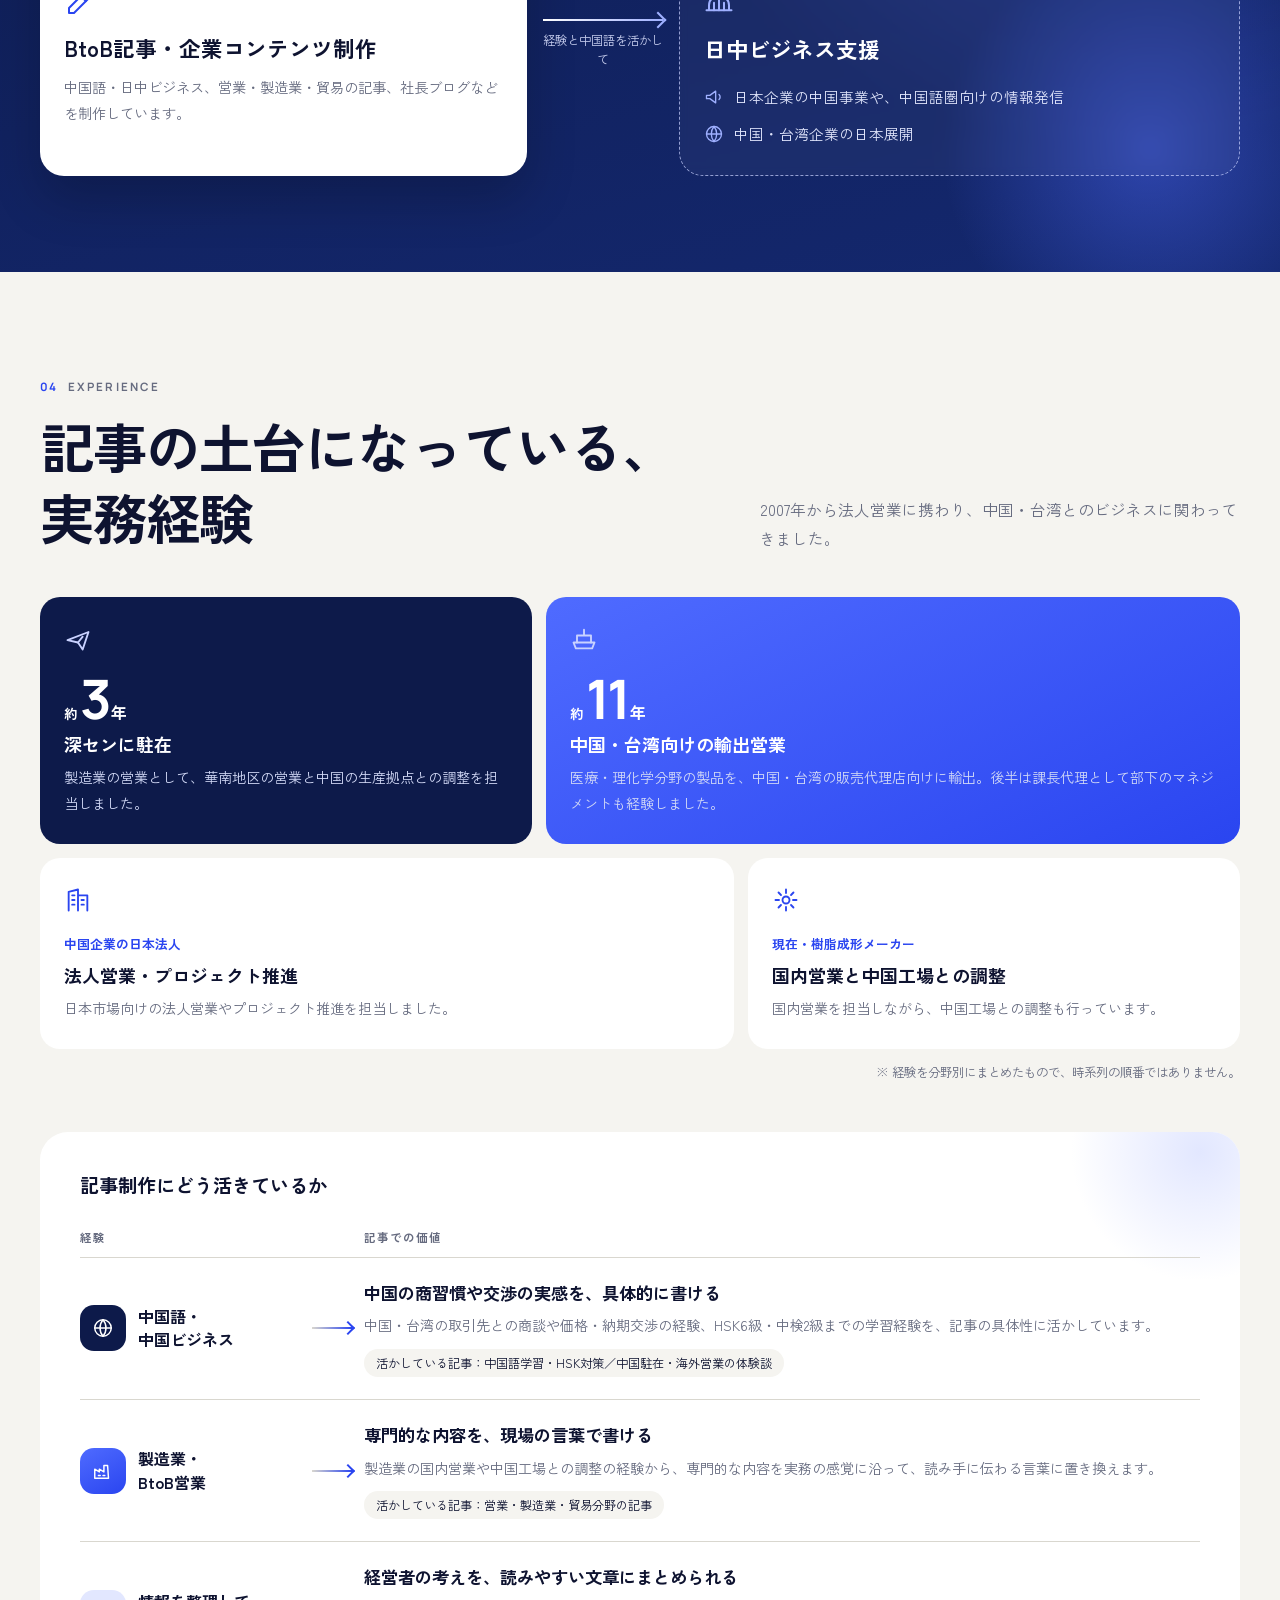
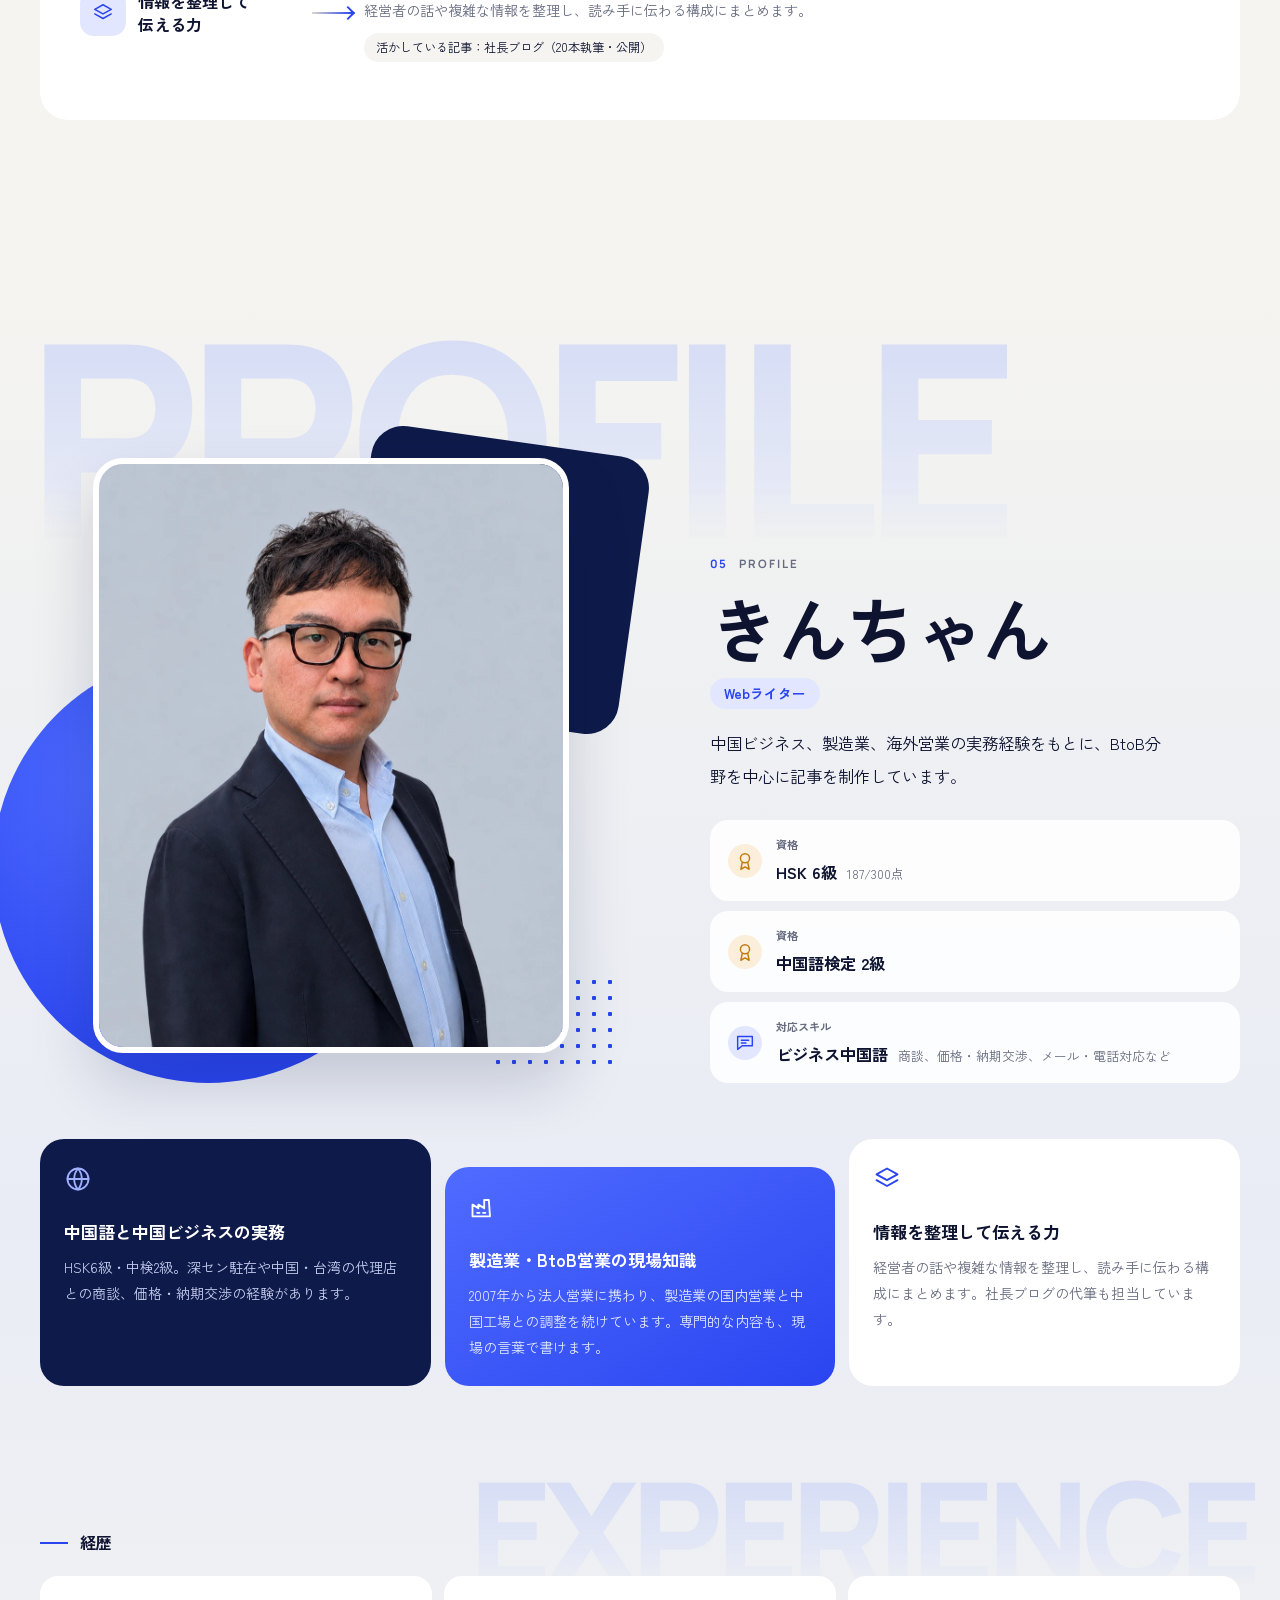
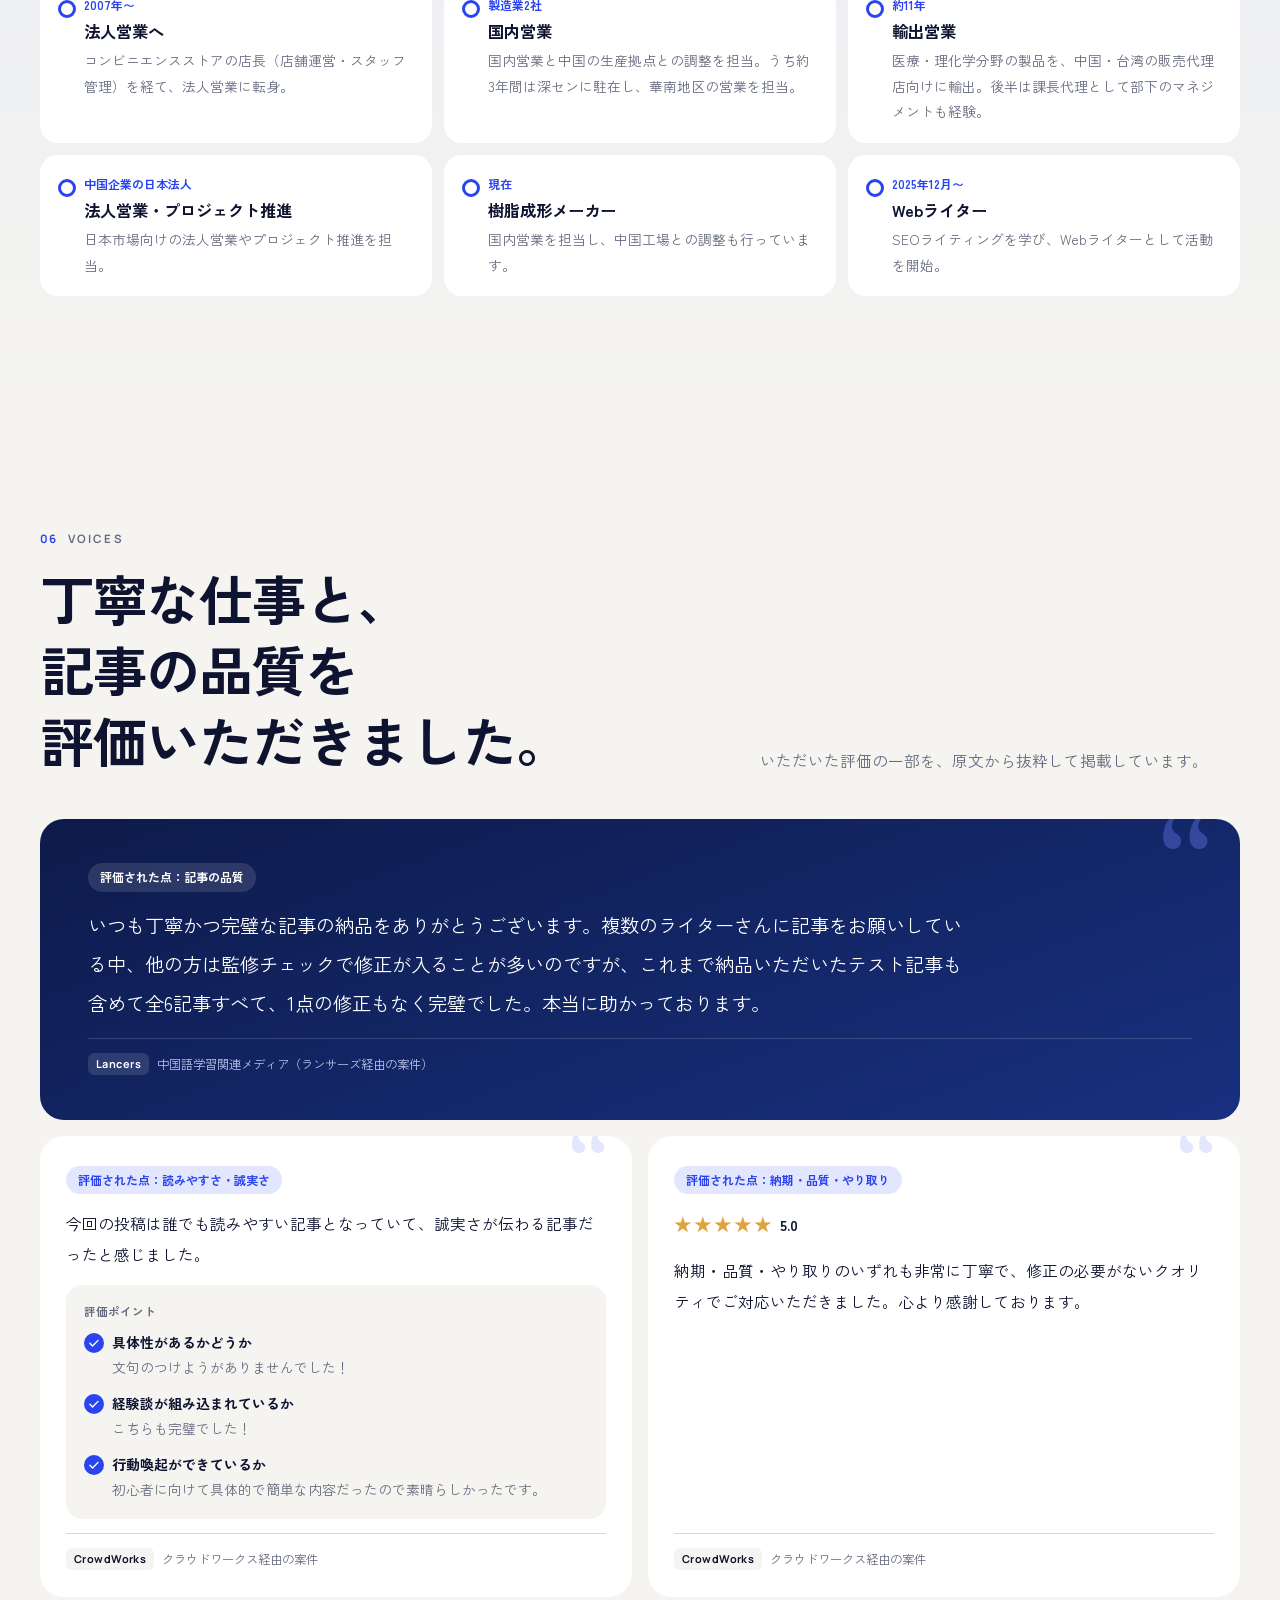
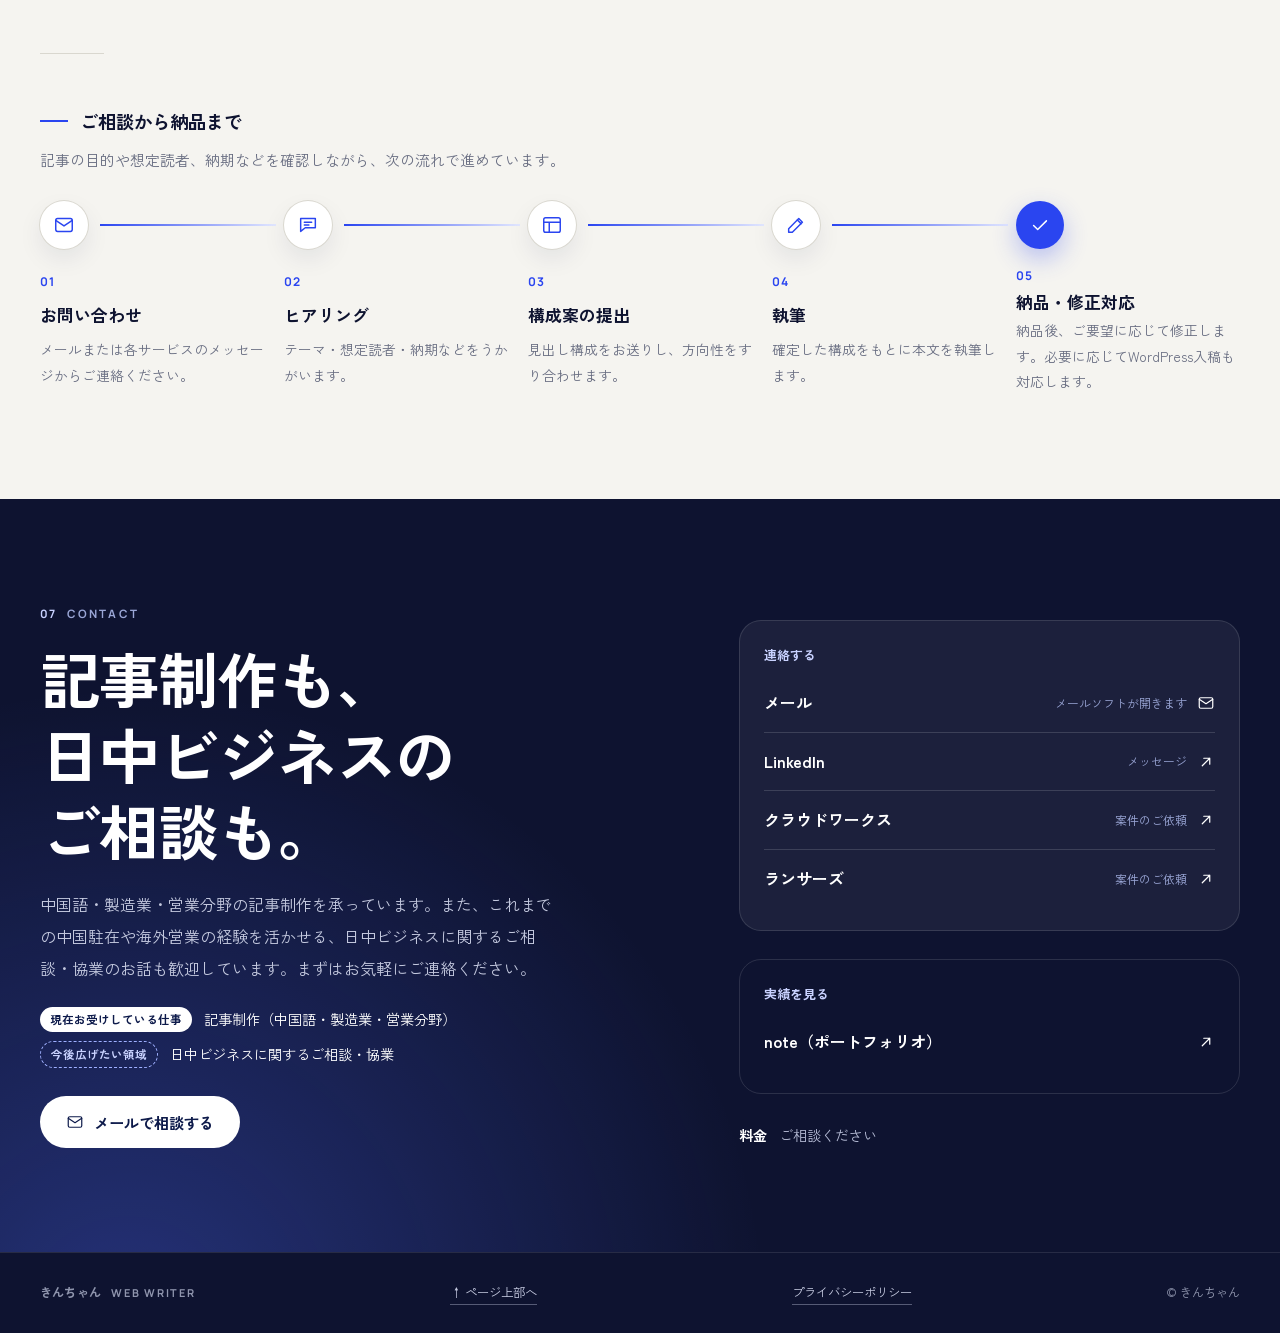
==== commit 77c84410: "Add GA4 with region-aware consent handling and privacy policy page Co-Authored-By: Claude Opus 5.5 <" ====
--- a/index.html
+++ b/index.html
@@ -3,6 +3,8 @@
 <head>
   <meta charset="UTF-8">
   <meta name="viewport" content="width=device-width, initial-scale=1">
+  <!-- Google Analytics 4（測定ID・同意モードの設定は analytics.js にまとめている） -->
+  <script src="analytics.js" async></script>
   <title>きんちゃん｜中国ビジネス・製造業に強いWebライター</title>
   <meta name="description" content="深セン駐在や中国・台湾向けの輸出営業など、製造業の実務経験を活かしてBtoB記事・企業ブログ・社長ブログを制作するWebライター「きんちゃん」のポートフォリオ。中国語（HSK6級）・営業・製造業・貿易分野の記事制作を承っています。">
   <meta name="author" content="きんちゃん">
@@ -527,6 +529,7 @@
     <div class="wrap footer-inner">
       <span class="logo">きんちゃん<span>Web Writer</span></span>
       <a href="#top" class="to-top">↑ ページ上部へ</a>
+      <a href="privacy.html" class="footer-link">プライバシーポリシー</a>
       <span>&copy; きんちゃん</span>
     </div>
   </footer>
--- a/style.css
+++ b/style.css
@@ -610,8 +610,8 @@
 .footer-inner { display: flex; justify-content: space-between; align-items: center; }
 .footer .logo span { color: #8f95ad; }
 .footer-inner { flex-wrap: wrap; gap: 12px 24px; }
-.to-top { color: #c3c8de; text-decoration: none; border-bottom: 1px solid rgba(195, 200, 222, 0.4); transition: color 0.3s, border-color 0.3s; }
-.to-top:hover { color: #fff; border-color: #fff; }
+.to-top, .footer-link { color: #c3c8de; text-decoration: none; border-bottom: 1px solid rgba(195, 200, 222, 0.4); transition: color 0.3s, border-color 0.3s; }
+.to-top:hover, .footer-link:hover { color: #fff; border-color: #fff; }
 
 /* =========================================================
    フェードイン（.js があるときだけ隠す）
@@ -777,3 +777,33 @@
   .cursor { display: none; }
   .card > a, .btn, .link-list a { transition: none; }
 }
+
+/* =========================================================
+   プライバシーポリシー（privacy.html）専用
+   LPの部品には影響しないよう、.policy- で始まるクラスだけを使う
+   ========================================================= */
+.policy-header { padding: 22px 0; border-bottom: 1px solid var(--line); background: var(--paper); }
+.policy-header .wrap { display: flex; justify-content: space-between; align-items: center; gap: 12px 24px; flex-wrap: wrap; }
+.policy-back { font-size: 0.88rem; color: var(--sub); text-decoration: none; border-bottom: 1px solid var(--line); }
+.policy-back:hover { color: var(--blue); border-color: var(--blue); }
+.policy { max-width: 760px; margin: 0 auto; padding: 56px 20px 96px; }
+.policy h1 { font-size: clamp(1.6rem, 4.4vw, 2.2rem); line-height: 1.4; letter-spacing: 0.02em; }
+.policy-meta { margin-top: 10px; font-size: 0.85rem; color: var(--sub); }
+.policy-lead { margin-top: 28px; }
+.policy section { margin-top: 48px; }
+.policy h2 { font-size: 1.2rem; line-height: 1.5; padding-bottom: 10px; border-bottom: 1px solid var(--line); }
+.policy h3 { margin-top: 28px; font-size: 1.02rem; }
+.policy p, .policy ul, .policy dl { margin-top: 14px; }
+.policy ul { padding-left: 1.3em; list-style: disc; }
+.policy li + li { margin-top: 6px; }
+.policy dl { display: grid; grid-template-columns: 8.5em 1fr; gap: 8px 16px; padding: 18px 20px; background: var(--white); border: 1px solid var(--line); border-radius: 12px; font-size: 0.94rem; }
+.policy dt { font-weight: 700; }
+.policy dd { margin: 0; }
+.policy a { color: var(--blue); text-underline-offset: 3px; overflow-wrap: anywhere; }
+.policy code { font-size: 0.9em; padding: 1px 6px; background: var(--paper-2); border-radius: 4px; }
+.policy-note { font-size: 0.88rem; color: var(--sub); }
+@media (max-width: 560px) {
+  .policy { padding-top: 40px; }
+  .policy dl { grid-template-columns: 1fr; gap: 2px; }
+  .policy dd + dt { margin-top: 10px; }
+}
